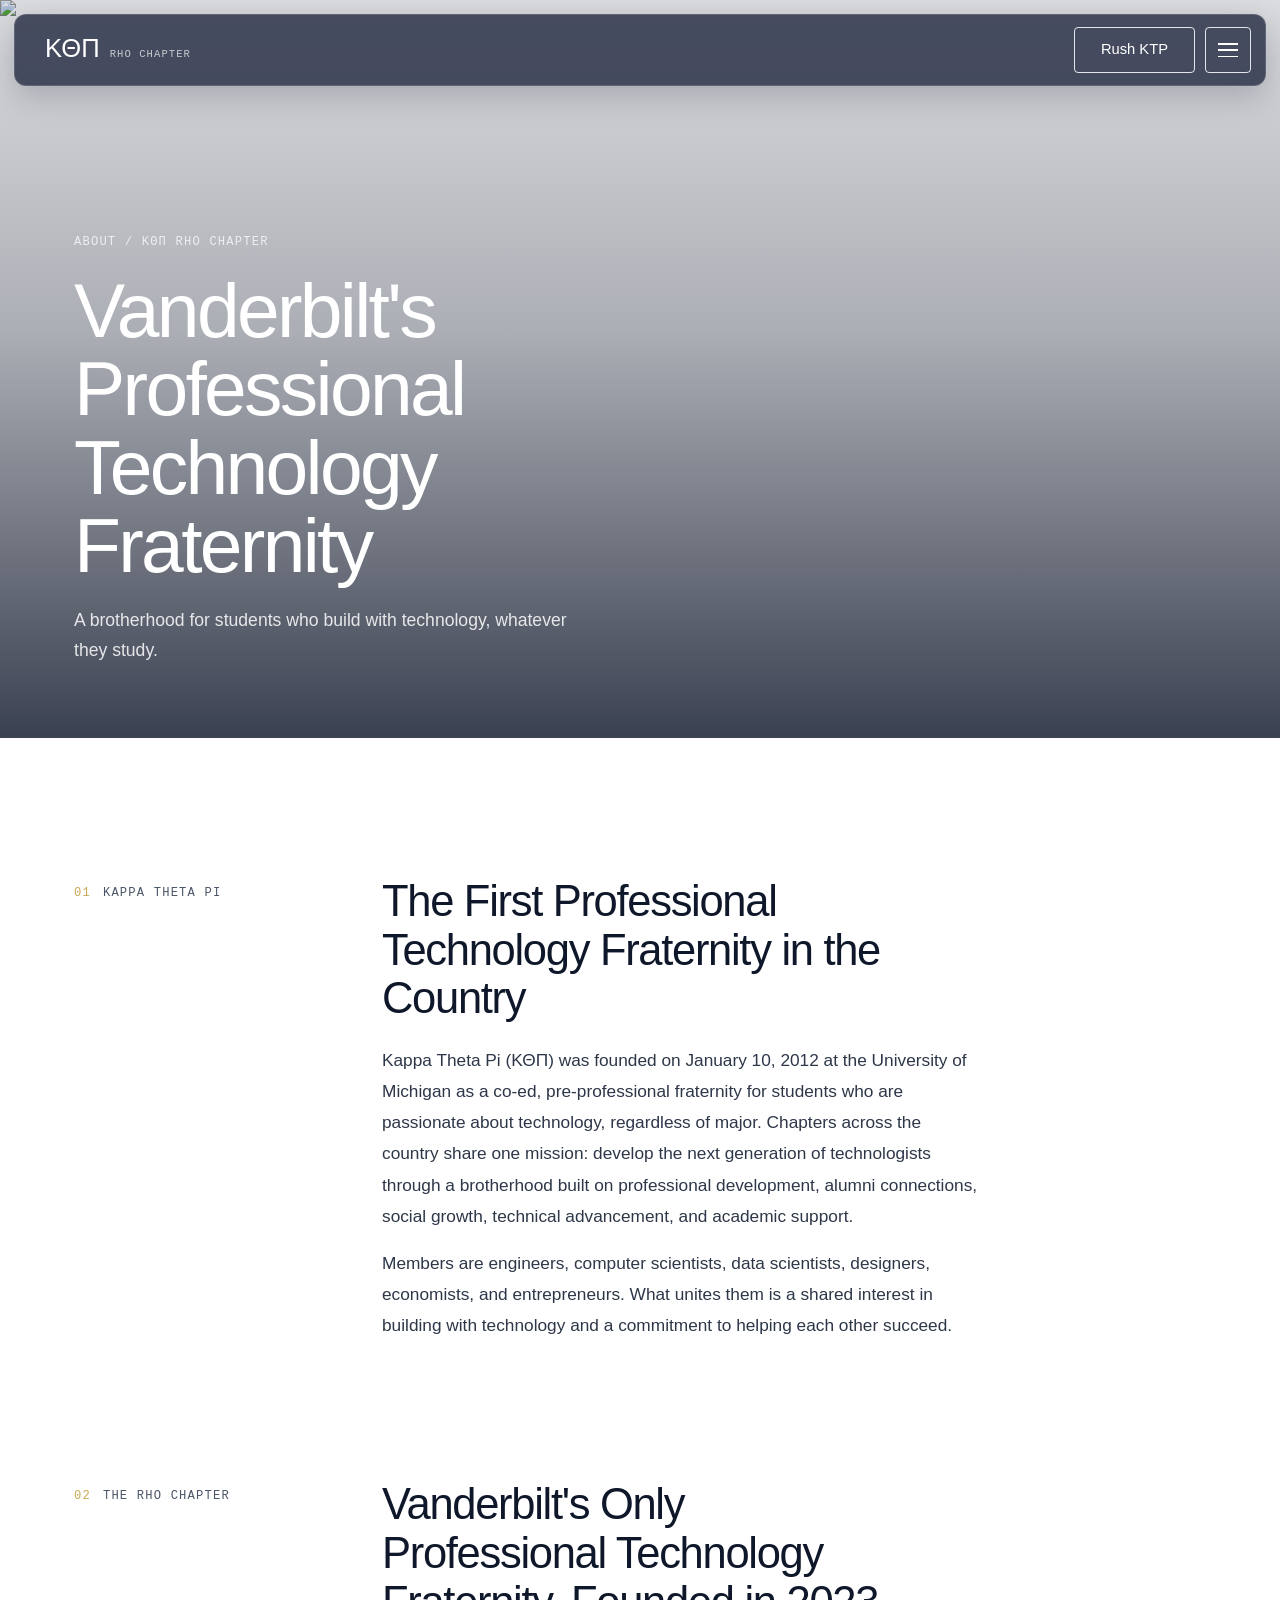
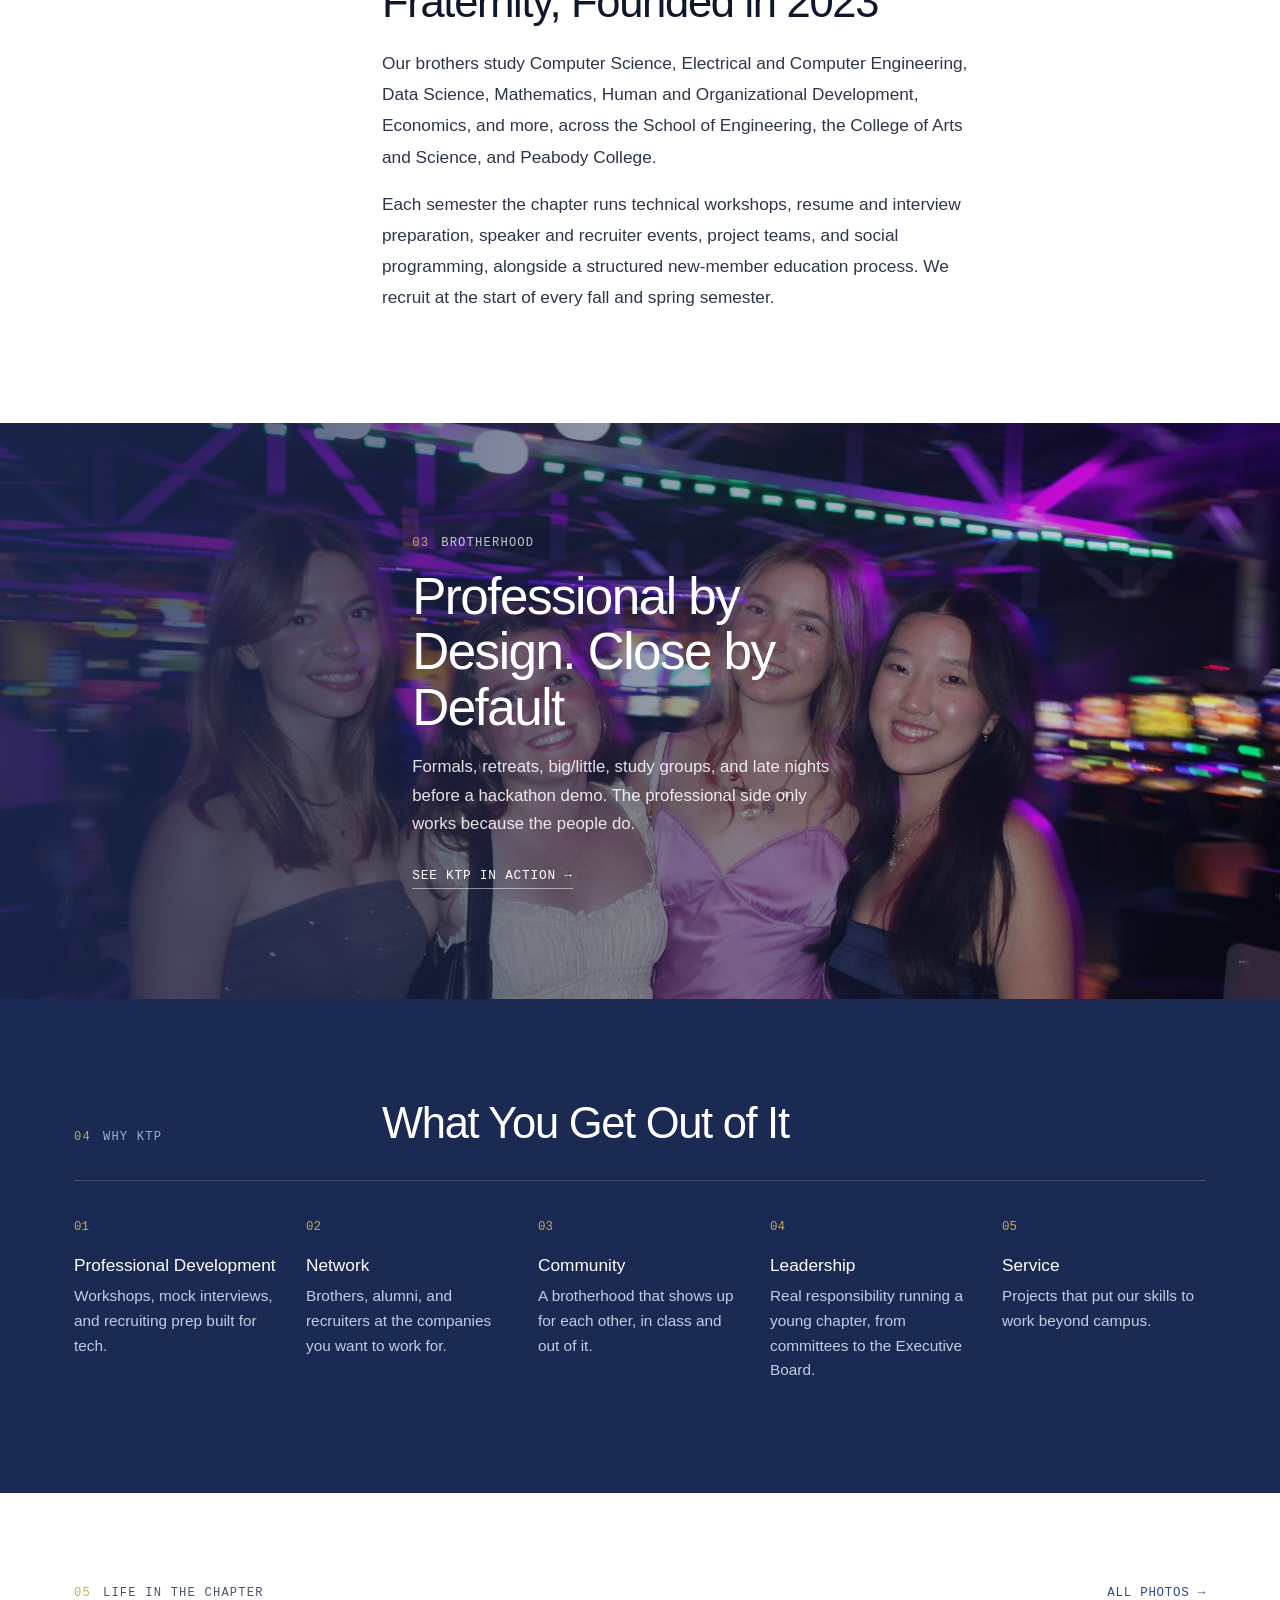
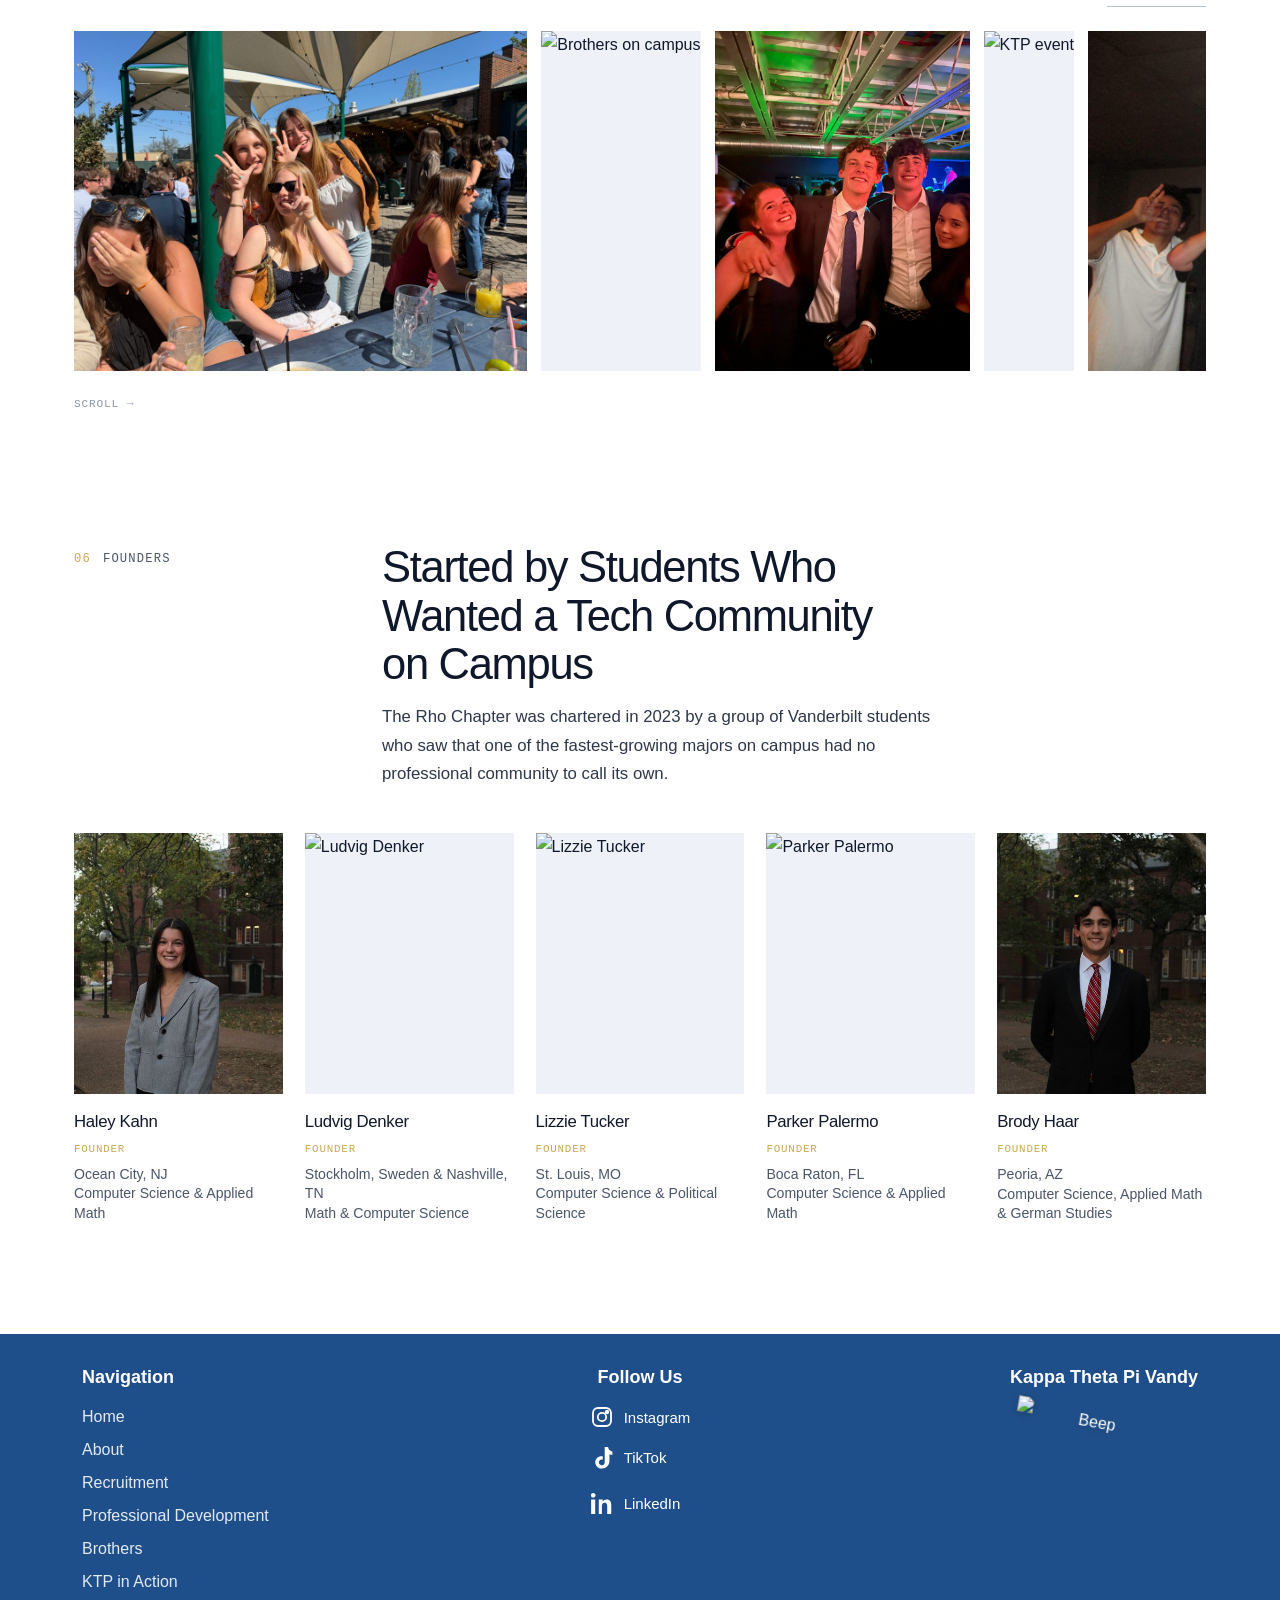
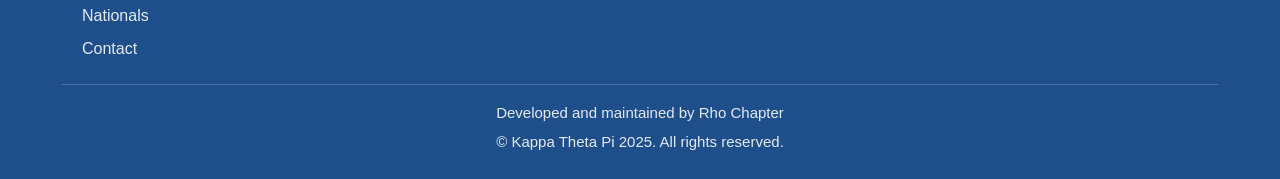
==== about.html @ 95d83629 "Menu in Instrument Sans; real hackathon thumbnail in the menu; three Nov 2025 photos added with the " ====
<!DOCTYPE html>
<html lang="en">
<head>
<meta charset="UTF-8">
<meta http-equiv="Content-Security-Policy" content="default-src 'self'; script-src 'self' 'unsafe-inline' https://cdn.jsdelivr.net https://cdnjs.cloudflare.com; style-src 'self' 'unsafe-inline' https://fonts.googleapis.com https://cdn.jsdelivr.net https://cdnjs.cloudflare.com; font-src 'self' data: https://fonts.gstatic.com https://cdnjs.cloudflare.com; img-src 'self' data: https://tile.openstreetmap.org https://cdnjs.cloudflare.com; connect-src 'self' https://fonts.googleapis.com https://fonts.gstatic.com; object-src 'none'; base-uri 'self'; form-action 'self'">
<meta name="viewport" content="width=device-width, initial-scale=1.0">
<title>About | Kappa Theta Pi Vanderbilt</title>

<!-- Default favicon (root, ICO format for widest support) -->
<link rel="icon" href="/faviconktp.ico" sizes="any">

<!-- PNG favicons for modern browsers and Google Search -->
<link rel="icon" type="image/png" sizes="16x16" href="/images/favicon-16.png">
<link rel="icon" type="image/png" sizes="32x32" href="/images/favicon-32.png">
<link rel="icon" type="image/png" sizes="48x48" href="/images/favicon-48.png">
<link rel="icon" type="image/png" sizes="96x96" href="/images/favicon-96.png">
<link rel="icon" type="image/png" sizes="180x180" href="/images/favicon-180.png"> <!-- iOS high DPI -->

<!-- Windows tiles (optional, for pinned start menu tiles) -->
<meta name="msapplication-TileColor" content="#2a2a2a">
<meta name="theme-color" content="#2a2a2a">

<link rel="manifest" href="/manifest.json">

<!-- Structured Data for About Page -->
<script type="application/ld+json">
{
  "@context": "https://schema.org",
  "@type": "AboutPage",
  "name": "About Kappa Theta Pi - Vanderbilt University",
  "description": "Learn about Kappa Theta Pi at Vanderbilt University - our mission, leadership, and what makes us unique",
  "url": "https://ktpvandy.org/about",
  "mainEntity": {
    "@type": "Organization",
    "name": "Kappa Theta Pi - Vanderbilt University",
    "description": "Kappa Theta Pi is Vanderbilt's premier professional technology fraternity. We foster leadership, celebrate diversity, and attain extraordinary success in computer science and engineering.",
    "foundingDate": "2023",
    "location": {
      "@type": "Place",
      "name": "Vanderbilt University",
      "address": {
        "@type": "PostalAddress",
        "addressLocality": "Nashville",
        "addressRegion": "TN",
        "addressCountry": "US"
      }
    }
  }
}
</script>

<!-- Cache Manager for instant loading -->
<script src="js/cache-manager.js"></script>

<link rel="stylesheet" href="https://fonts.googleapis.com/css2?family=Bricolage+Grotesque:opsz,wght@12..96,400..700&family=Instrument+Sans:wght@400;500;600&family=Inter:wght@400;500;600;700&family=Space+Mono:wght@400;700&display=swap">
<!-- Header Styles - preload to prevent header shift -->
<link rel="stylesheet" type="text/css" href="css/header-styles/header.css">
<link rel="stylesheet" href="css/editorial.css">

<!-- Footer Styles -->
<link rel="stylesheet" type="text/css" href="css/footer-styles/footer.css">

<style>
  :root {
      --primary: #2F4A8A;
      --navy: #1b2a52;
      --navy-2: #243766;
      --gold: #c8a951;
      --ink: #0f172a;
      --muted: #4a5568;
      --line: #e2e8f0;
      --page: #ffffff;
  }

  html { scroll-behavior: smooth; overflow-y: scroll; scrollbar-width: none; -ms-overflow-style: none; }
  html::-webkit-scrollbar { display: none; }
  * { margin: 0; padding: 0; box-sizing: border-box; }
  html body { background: var(--page); }

  html body {
      font-family: "Inter", "Helvetica Neue", Arial, sans-serif;
      font-weight: 400;
      color: var(--ink);
      overflow-x: hidden;
      line-height: 1.7;
      margin: 0;
  }

  .mono {
      font-family: "Space Mono", ui-monospace, Menlo, Consolas, monospace;
      font-size: 0.76rem;
      letter-spacing: 0.096em;
      text-transform: uppercase;
  }

  .wrap { max-width: 1180px; margin: 0 auto; padding: 0 24px; }

  /* ---------- HERO: full-bleed photo ---------- */
  .about-hero {
      position: relative;
      min-height: 82vh;
      display: flex;
      align-items: flex-end;
      color: #ffffff;
      overflow: hidden;
      isolation: isolate;
  }
  .about-hero img {
      position: absolute;
      inset: 0;
      width: 100%;
      height: 100%;
      object-fit: cover;
      object-position: center 30%;
      z-index: -2;
  }
  .about-hero::after {
      content: "";
      position: absolute;
      inset: 0;
      z-index: -1;
      background: linear-gradient(180deg, rgba(15, 23, 42, 0.15) 0%, rgba(15, 23, 42, 0.35) 45%, rgba(15, 23, 42, 0.82) 100%);
  }
  .about-hero .wrap { width: 100%; padding-bottom: 72px; padding-top: 160px; }
  .about-hero .mono { color: rgba(255, 255, 255, 0.75); margin-bottom: 18px; display: block; }
  .about-hero h1 {
      font-size: clamp(2.6rem, 6vw, 5rem);
      font-weight: 500;
      letter-spacing: -0.035em;
      line-height: 1.02;
      max-width: 14ch;
  }
  .about-hero p {
      margin-top: 22px;
      max-width: 52ch;
      font-size: 1.1rem;
      color: rgba(255, 255, 255, 0.85);
  }

  /* ---------- NUMBERED STATEMENTS ---------- */
  .about-block { padding: 110px 0; }
  .about-block + .about-block { padding-top: 0; }
  .about-row {
      display: grid;
      grid-template-columns: 260px 1fr;
      gap: 48px;
      padding-top: 28px;
      border-top: 1px solid var(--line);
  }
  .about-row .mono { color: var(--muted); padding-top: 6px; }
  .about-row .mono b { color: var(--gold); font-weight: 500; margin-right: 12px; }
  .about-row h2 {
      font-size: clamp(1.9rem, 3.4vw, 2.8rem);
      font-weight: 500;
      letter-spacing: -0.03em;
      line-height: 1.12;
      color: var(--ink);
      max-width: 22ch;
      margin-bottom: 22px;
  }
  .about-row p {
      font-size: 1.08rem;
      line-height: 1.8;
      color: #2d3748;
      max-width: 62ch;
      margin-bottom: 1rem;
  }
  .about-row p:last-child { margin-bottom: 0; }

  /* ---------- IMAGE BAND ---------- */
  .about-band {
      position: relative;
      min-height: 64vh;
      display: flex;
      align-items: center;
      color: #ffffff;
      overflow: hidden;
      isolation: isolate;
  }
  .about-band img {
      position: absolute; inset: 0; width: 100%; height: 100%;
      object-fit: cover; object-position: center 35%; z-index: -2;
  }
  .about-band::after {
      content: ""; position: absolute; inset: 0; z-index: -1;
      background: linear-gradient(90deg, rgba(27, 42, 82, 0.85) 0%, rgba(27, 42, 82, 0.45) 55%, rgba(27, 42, 82, 0.15) 100%);
  }
  .about-band .wrap { padding-top: 80px; padding-bottom: 80px; }
  .about-band .mono { color: rgba(255,255,255,0.75); display: block; margin-bottom: 16px; }
  .about-band .mono b { color: var(--gold); font-weight: 500; margin-right: 12px; }
  .about-band h2 {
      font-size: clamp(2rem, 4vw, 3.2rem);
      font-weight: 500;
      letter-spacing: -0.03em;
      line-height: 1.08;
      max-width: 16ch;
  }
  .about-band p { margin-top: 18px; max-width: 46ch; font-size: 1.05rem; color: rgba(255,255,255,0.88); }
  .about-band a.more {
      display: inline-block;
      margin-top: 26px;
      color: #ffffff;
      text-decoration: none;
      border-bottom: 1px solid rgba(255,255,255,0.5);
      padding-bottom: 2px;
      font-family: "Space Mono", ui-monospace, Menlo, Consolas, monospace;
      font-size: 0.8rem;
      letter-spacing: 0.06em;
      text-transform: uppercase;
  }
  .about-band a.more:hover { border-color: #ffffff; }

  /* ---------- WHY KTP (navy) ---------- */
  .why-section { background: var(--navy); color: #e9edf7; padding: 100px 0; }
  .why-head {
      display: grid;
      grid-template-columns: 260px 1fr;
      gap: 48px;
      align-items: end;
      padding-bottom: 32px;
      border-bottom: 1px solid rgba(255,255,255,0.16);
      margin-bottom: 8px;
  }
  .why-head .mono { color: #9fb0da; }
  .why-head .mono b { color: var(--gold); font-weight: 500; margin-right: 12px; }
  .why-head h2 {
      font-size: clamp(1.9rem, 3.4vw, 2.8rem);
      font-weight: 500;
      letter-spacing: -0.03em;
      line-height: 1.12;
      color: #ffffff;
  }
  .why-grid {
      display: grid;
      grid-template-columns: repeat(5, minmax(0, 1fr));
      gap: 0 28px;
  }
  .why-item { padding: 28px 0 10px; }
  .why-n { display: block; font-family: "Space Mono", ui-monospace, Menlo, Consolas, monospace; font-size: 0.78rem; color: var(--gold); margin-bottom: 16px; }
  .why-item h3 { font-size: 1.08rem; font-weight: 500; color: #ffffff; margin-bottom: 8px; line-height: 1.3; }
  .why-item p { font-size: 0.96rem; line-height: 1.6; color: #c3cce4; }

  /* ---------- PHOTO STRIP (horizontal scroll) ---------- */
  .strip-section { padding: 90px 0 60px; }
  .strip-head {
      display: flex;
      justify-content: space-between;
      align-items: baseline;
      gap: 24px;
      margin-bottom: 24px;
  }
  .strip-head .mono { color: var(--muted); }
  .strip-head .mono b { color: var(--gold); font-weight: 500; margin-right: 12px; }
  .strip-head a {
      font-family: "Space Mono", ui-monospace, Menlo, Consolas, monospace;
      font-size: 0.78rem;
      letter-spacing: 0.06em;
      text-transform: uppercase;
      color: var(--primary);
      text-decoration: none;
      border-bottom: 1px solid rgba(47,74,138,0.35);
      padding-bottom: 2px;
  }
  .strip {
      display: flex;
      gap: 14px;
      overflow-x: auto;
      scroll-snap-type: x mandatory;
      padding-bottom: 14px;
      scrollbar-width: thin;
      scrollbar-color: var(--navy) transparent;
      -webkit-overflow-scrolling: touch;
      cursor: grab;
  }
  .strip::-webkit-scrollbar { height: 4px; }
  .strip::-webkit-scrollbar-thumb { background: var(--navy); }
  .strip img {
      flex: 0 0 auto;
      height: 340px;
      width: auto;
      object-fit: cover;
      scroll-snap-align: start;
      display: block;
      background: #eef1f7;
  }
  .strip-hint { margin-top: 10px; font-family: "Space Mono", ui-monospace, Menlo, Consolas, monospace; font-size: 0.7rem; letter-spacing: 0.072em; text-transform: uppercase; color: #8c96ad; }

  /* ---------- FOUNDERS ---------- */
  .founders-section { padding: 40px 0 110px; }
  .founders-head {
      display: grid;
      grid-template-columns: 260px 1fr;
      gap: 48px;
      padding-top: 28px;
      border-top: 1px solid var(--line);
      margin-bottom: 44px;
  }
  .founders-head .mono { color: var(--muted); padding-top: 6px; }
  .founders-head .mono b { color: var(--gold); font-weight: 500; margin-right: 12px; }
  .founders-head h2 {
      font-size: clamp(1.9rem, 3.4vw, 2.8rem);
      font-weight: 500;
      letter-spacing: -0.03em;
      line-height: 1.12;
      max-width: 22ch;
      margin-bottom: 14px;
  }
  .founders-head p { color: #2d3748; font-size: 1.05rem; line-height: 1.7; max-width: 60ch; }

  .founders-grid { display: grid; grid-template-columns: repeat(5, minmax(0, 1fr)); gap: 22px; }
  .founder-card { display: block; text-decoration: none; color: inherit; }
  .founder-photo { aspect-ratio: 4 / 5; position: relative; overflow: hidden; background: #eef1f7; margin-bottom: 14px; }
  .founder-overlay { position: absolute; inset: 0; z-index: 2; display: flex; align-items: center; justify-content: center; background: rgba(47, 74, 138, 0.9); opacity: 0; transition: opacity 0.3s ease; }
  .founder-overlay span { display: flex; align-items: center; gap: 10px; color: #fff; font-weight: 600; padding: 10px 16px; border-radius: 25px; background: rgba(255, 255, 255, 0.2); }
  .founder-photo .founder-overlay img { width: 22px; height: 22px; filter: brightness(0) invert(1); transform: none; }
  @media (hover: hover) and (min-width: 1025px) { .founder-card:hover .founder-overlay { opacity: 1; } }
  @media (max-width: 1024px) { .founder-overlay { display: none; } }
  .founder-photo img { width: 100%; height: 100%; object-fit: cover; display: block; transition: transform 0.5s ease; }
  .founder-card:hover .founder-photo img { transform: scale(1.03); }
  .founder-name { font-size: 1.05rem; font-weight: 500; color: var(--ink); }
  .founder-role { font-family: "Space Mono", ui-monospace, Menlo, Consolas, monospace; font-size: 0.68rem; letter-spacing: 0.072em; text-transform: uppercase; color: var(--gold); margin: 4px 0 6px; }
  .founder-meta { font-size: 0.88rem; color: var(--muted); line-height: 1.4; }

  /* ---------- RESPONSIVE ---------- */
  @media (max-width: 900px) {
      .about-hero { min-height: 70vh; }
      .about-hero .wrap { padding-top: 120px; padding-bottom: 48px; }
      .about-block { padding: 70px 0; }
      .about-row, .why-head, .founders-head { grid-template-columns: 1fr; gap: 16px; }
      .about-band { min-height: 56vh; }
      .about-band::after { background: linear-gradient(180deg, rgba(27,42,82,0.35) 0%, rgba(27,42,82,0.85) 100%); }
      .why-section { padding: 70px 0; }
      .why-grid { grid-template-columns: repeat(2, minmax(0, 1fr)); }
      .why-item { border-bottom: 1px solid rgba(255,255,255,0.12); padding-bottom: 18px; }
      .strip img { height: 240px; }
      .founders-grid { grid-template-columns: repeat(2, minmax(0, 1fr)); }
  }
  @media (max-width: 480px) {
      .why-grid { grid-template-columns: 1fr; }
      .founders-grid { grid-template-columns: 1fr 1fr; gap: 14px; }
  }
</style>


<meta name="description" content="Learn about Kappa Theta Pi at Vanderbilt, a professional technology fraternity supporting students in computer science, engineering, and innovation at the Wond’ry.">
<link rel="canonical" href="https://ktpvandy.org/about">
<meta name="keywords" content="Kappa Theta Pi Vanderbilt, Vanderbilt computer science, Vanderbilt School of Engineering, Vanderbilt School of Engineering reviews, Vanderbilt technology, Vanderbilt Wond'ry, the Wond'ry, Vanderbilt engineering majors, Vanderbilt mechanical engineering, Vanderbilt aerospace engineering, Vanderbilt electrical engineering">

</head>


<body>

<main>
  <!-- HERO -->
  <section class="about-hero">
      <img src="images-compressed/home3.jpeg" alt="KTP brothers on campus" fetchpriority="high">
      <div class="wrap">
          <span class="mono">About / ΚΘΠ Rho Chapter</span>
          <h1>Vanderbilt's Professional Technology Fraternity</h1>
          <p>A brotherhood for students who build with technology, whatever they study.</p>
      </div>
  </section>

  <!-- 01 / KAPPA THETA PI -->
  <section class="about-block">
      <div class="wrap">
          <div class="about-row">
              <div class="mono"><b>01</b>Kappa Theta Pi</div>
              <div>
                  <h2>The First Professional Technology Fraternity in the Country</h2>
                  <p>Kappa Theta Pi (ΚΘΠ) was founded on January 10, 2012 at the University of Michigan as a co-ed, pre-professional fraternity for students who are passionate about technology, regardless of major. Chapters across the country share one mission: develop the next generation of technologists through a brotherhood built on professional development, alumni connections, social growth, technical advancement, and academic support.</p>
                  <p>Members are engineers, computer scientists, data scientists, designers, economists, and entrepreneurs. What unites them is a shared interest in building with technology and a commitment to helping each other succeed.</p>
              </div>
          </div>
      </div>
  </section>

  <!-- 02 / THE RHO CHAPTER -->
  <section class="about-block">
      <div class="wrap">
          <div class="about-row">
              <div class="mono"><b>02</b>The Rho Chapter</div>
              <div>
                  <h2>Vanderbilt's Only Professional Technology Fraternity, Founded in 2023</h2>
                  <p>Our brothers study Computer Science, Electrical and Computer Engineering, Data Science, Mathematics, Human and Organizational Development, Economics, and more, across the School of Engineering, the College of Arts and Science, and Peabody College.</p>
                  <p>Each semester the chapter runs technical workshops, resume and interview preparation, speaker and recruiter events, project teams, and social programming, alongside a structured new-member education process. We recruit at the start of every fall and spring semester.</p>
              </div>
          </div>
      </div>
  </section>

  <!-- 03 / BROTHERHOOD image band -->
  <section class="about-band">
      <img src="images/in_action_imgs/20260410_125102_BD98F2.jpeg" alt="KTP brothers at spring formal" style="object-position: center 30%;">
      <div class="wrap">
          <span class="mono"><b>03</b>Brotherhood</span>
          <h2>Professional by Design. Close by Default</h2>
          <p>Formals, retreats, big/little, study groups, and late nights before a hackathon demo. The professional side only works because the people do.</p>
          <a class="more" href="/ktp-in-action">See KTP in action <span aria-hidden="true">&rarr;</span></a>
      </div>
  </section>

  <!-- 04 / WHY KTP (navy) -->
  <section class="why-section">
      <div class="wrap">
          <div class="why-head">
              <div class="mono"><b>04</b>Why KTP</div>
              <h2>What You Get Out of It</h2>
          </div>
          <div class="why-grid">
              <div class="why-item"><span class="why-n">01</span><h3>Professional Development</h3><p>Workshops, mock interviews, and recruiting prep built for tech.</p></div>
              <div class="why-item"><span class="why-n">02</span><h3>Network</h3><p>Brothers, alumni, and recruiters at the companies you want to work for.</p></div>
              <div class="why-item"><span class="why-n">03</span><h3>Community</h3><p>A brotherhood that shows up for each other, in class and out of it.</p></div>
              <div class="why-item"><span class="why-n">04</span><h3>Leadership</h3><p>Real responsibility running a young chapter, from committees to the Executive Board.</p></div>
              <div class="why-item"><span class="why-n">05</span><h3>Service</h3><p>Projects that put our skills to work beyond campus.</p></div>
          </div>
      </div>
  </section>

  <!-- 05 / PHOTO STRIP (scrolls horizontally) -->
  <section class="strip-section">
      <div class="wrap">
          <div class="strip-head">
              <div class="mono"><b>05</b>Life in the chapter</div>
              <a href="/ktp-in-action">All photos <span aria-hidden="true">&rarr;</span></a>
          </div>
      </div>
      <div class="wrap">
          <div class="strip" aria-label="Photos of KTP brothers">
              <img src="images/in_action_imgs/20260329_150041_BC8F52.jpeg" alt="Brothers at a spring social" loading="lazy">
              <img src="images-compressed/home1.jpeg" alt="Brothers on campus" loading="lazy">
              <img src="images/in_action_imgs/20260403_192654_B14B1B.jpeg" alt="Brothers at an event" loading="lazy">
              <img src="images-compressed/ktp6.jpg" alt="KTP event" loading="lazy">
              <img src="images/in_action_imgs/20260402_000726_B4C8EB.jpeg" alt="Brothers hanging out" loading="lazy">
              <img src="images/in_action_imgs/20250403_205628_B47813.jpg" alt="KTP event" loading="lazy">
              <img src="images/in_action_imgs/20260418_210735_B0D1E4.jpeg" alt="Brothers at an event" loading="lazy">
              <img src="images-compressed/ktp8.jpg" alt="KTP event" loading="lazy">
              <img src="images/in_action_imgs/20241118_142052_B5668F.jpg" alt="KTP event" loading="lazy">
              <img src="images-compressed/ktp9.jpg" alt="KTP event" loading="lazy">
          </div>
          <div class="strip-hint">Scroll &rarr;</div>
      </div>
  </section>

  <!-- 06 / FOUNDERS -->
  <section class="founders-section">
      <div class="wrap">
          <div class="founders-head">
              <div class="mono"><b>06</b>Founders</div>
              <div>
                  <h2>Started by Students Who Wanted a Tech Community on Campus</h2>
                  <p>The Rho Chapter was chartered in 2023 by a group of Vanderbilt students who saw that one of the fastest-growing majors on campus had no professional community to call its own.</p>
              </div>
          </div>
          <div class="founders-grid">
              <a class="founder-card" href="https://www.linkedin.com/in/haley-kahn/" target="_blank" rel="noopener noreferrer">
                  <div class="founder-photo"><img src="assets/founders-images-compressed/HaleyHS.JPG" alt="Haley Kahn" loading="lazy"><div class="founder-overlay"><span><img src="assets/brother-images-compressed/linkedin.png" alt="">View Profile</span></div></div>
                  <div class="founder-name">Haley Kahn</div>
                  <div class="founder-role">Founder</div>
                  <div class="founder-meta">Ocean City, NJ<br>Computer Science &amp; Applied Math</div>
              </a>
              <a class="founder-card" href="https://www.linkedin.com/in/ludvig-denker/" target="_blank" rel="noopener noreferrer">
                  <div class="founder-photo"><img src="assets/founders-images-compressed/LudvigDenkerHS.jpeg" alt="Ludvig Denker" loading="lazy"><div class="founder-overlay"><span><img src="assets/brother-images-compressed/linkedin.png" alt="">View Profile</span></div></div>
                  <div class="founder-name">Ludvig Denker</div>
                  <div class="founder-role">Founder</div>
                  <div class="founder-meta">Stockholm, Sweden &amp; Nashville, TN<br>Math &amp; Computer Science</div>
              </a>
              <a class="founder-card" href="https://www.linkedin.com/in/elizabethtuckerr/" target="_blank" rel="noopener noreferrer">
                  <div class="founder-photo"><img src="assets/founders-images-compressed/LizzieHS.jpg" alt="Lizzie Tucker" loading="lazy"><div class="founder-overlay"><span><img src="assets/brother-images-compressed/linkedin.png" alt="">View Profile</span></div></div>
                  <div class="founder-name">Lizzie Tucker</div>
                  <div class="founder-role">Founder</div>
                  <div class="founder-meta">St. Louis, MO<br>Computer Science &amp; Political Science</div>
              </a>
              <a class="founder-card" href="https://www.linkedin.com/in/parker-palermo/" target="_blank" rel="noopener noreferrer">
                  <div class="founder-photo"><img src="assets/founders-images-compressed/ParkerHS.jpg" alt="Parker Palermo" loading="lazy"><div class="founder-overlay"><span><img src="assets/brother-images-compressed/linkedin.png" alt="">View Profile</span></div></div>
                  <div class="founder-name">Parker Palermo</div>
                  <div class="founder-role">Founder</div>
                  <div class="founder-meta">Boca Raton, FL<br>Computer Science &amp; Applied Math</div>
              </a>
              <a class="founder-card" href="https://www.linkedin.com/in/brodyjghaar/" target="_blank" rel="noopener noreferrer">
                  <div class="founder-photo"><img src="assets/founders-images-compressed/BrodyHaarHS.JPG" alt="Brody Haar" loading="lazy"><div class="founder-overlay"><span><img src="assets/brother-images-compressed/linkedin.png" alt="">View Profile</span></div></div>
                  <div class="founder-name">Brody Haar</div>
                  <div class="founder-role">Founder</div>
                  <div class="founder-meta">Peoria, AZ<br>Computer Science, Applied Math &amp; German Studies</div>
              </a>
          </div>
      </div>
  </section>
</main>

<!-- Header Component -->
<script src="js/header.js"></script>
    
<!-- Footer Component -->
<script src="js/footer.js"></script>
  </body>
</html>
---- css/header-styles/header.css ----
/* SITE CHROME: floating top bar + full-screen menu. Injected by js/header.js on every page. */

:root {
  --primary: #2F4A8A;
  --white: #ffffff;
  --black: #000000;
  --gray: #f4f4f4;
  --bar-h: 72px;
  --bar-inset: 14px;
  --menu-bg: #0b1224;
  --menu-line: rgba(255, 255, 255, 0.14);
  --menu-muted: rgba(255, 255, 255, 0.62);
}

html { overflow-y: scroll; scrollbar-width: none; -ms-overflow-style: none; }
html::-webkit-scrollbar { display: none; }
body { overflow-x: hidden; }

/* ---------- Bar ---------- */
.site-bar {
  position: fixed;
  top: var(--bar-inset); left: var(--bar-inset); right: var(--bar-inset);
  z-index: 6000;
  height: var(--bar-h);
  display: flex;
  align-items: center;
  justify-content: space-between;
  gap: 24px;
  padding: 0 14px 0 30px;
  background: rgba(14, 22, 46, 0.72);
  -webkit-backdrop-filter: saturate(160%) blur(28px);
  backdrop-filter: saturate(160%) blur(28px);
  border: 1px solid rgba(255, 255, 255, 0.14);
  border-radius: 12px;
  box-shadow: 0 10px 32px rgba(15, 23, 42, 0.22);
  color: #ffffff;
  transition: background 0.3s ease;
}
.site-bar.is-scrolled { background: rgba(14, 22, 46, 0.82); }

.site-logo {
  display: flex;
  align-items: baseline;
  gap: 10px;
  text-decoration: none !important;
  color: #ffffff;
  flex: 0 0 auto;
}
.site-letters { font-size: 1.6rem; line-height: 1; font-weight: 400; color: #ffffff; }
.site-chapter {
  font-family: "Space Mono", ui-monospace, Menlo, Consolas, monospace;
  font-size: 0.66rem;
  letter-spacing: 0.1em;
  text-transform: uppercase;
  color: rgba(255, 255, 255, 0.7);
}

.site-bar-right { display: flex; align-items: stretch; gap: 10px; height: 46px; }
.site-cta {
  display: inline-flex;
  align-items: center;
  padding: 0 26px;
  border: 1px solid rgba(255, 255, 255, 0.85);
  border-radius: 4px;
  background: transparent;
  color: #ffffff;
  font-size: 0.92rem;
  font-weight: 500;
  text-decoration: none !important;
  transition: background 0.2s ease, color 0.2s ease;
}
.site-cta:hover { background: #ffffff; color: #1b2a52; }

.site-menu-btn {
  width: 46px;
  border: 1px solid rgba(255, 255, 255, 0.85);
  border-radius: 4px;
  background: transparent;
  padding: 0;
  cursor: pointer;
  display: inline-flex; align-items: center; justify-content: center;
  transition: background 0.2s ease;
}
.site-menu-btn:hover { background: rgba(255, 255, 255, 0.1); }
.site-menu-icon { position: relative; width: 20px; height: 14px; display: block; }
.site-menu-icon span {
  position: absolute; left: 0; right: 0;
  height: 1.5px; background: #ffffff;
  transition: transform 0.25s ease, opacity 0.2s ease, top 0.25s ease;
}
.site-menu-icon span:nth-child(1) { top: 0; }
.site-menu-icon span:nth-child(2) { top: 6.25px; }
.site-menu-icon span:nth-child(3) { top: 12.5px; }
.menu-open .site-menu-icon span:nth-child(1) { top: 6.25px; transform: rotate(45deg); }
.menu-open .site-menu-icon span:nth-child(2) { opacity: 0; }
.menu-open .site-menu-icon span:nth-child(3) { top: 6.25px; transform: rotate(-45deg); }
.menu-open .site-bar { background: var(--menu-bg); border-color: var(--menu-line); box-shadow: none; }

/* ---------- Full-screen menu ---------- */
.site-menu {
  font-family: "Instrument Sans", "Inter", "Helvetica Neue", Arial, sans-serif;
  position: fixed;
  inset: 0;
  z-index: 5500;
  background: var(--menu-bg);
  color: #ffffff;
  opacity: 0;
  visibility: hidden;
  transform: translateY(-12px);
  transition: opacity 0.28s ease, transform 0.28s ease, visibility 0s linear 0.28s;
  overflow-y: auto;
  -webkit-overflow-scrolling: touch;
}
.menu-open .site-menu {
  opacity: 1;
  visibility: visible;
  transform: translateY(0);
  transition: opacity 0.28s ease, transform 0.28s ease, visibility 0s;
}
.menu-open body { position: fixed; left: 0; right: 0; width: 100%; }

.site-menu-inner {
  display: grid;
  grid-template-columns: 1.15fr 1fr 1fr;
  gap: 0 44px;
  padding: calc(var(--bar-h) + var(--bar-inset) + 40px) 32px 48px;
  min-height: 100%;
  max-width: 1880px;
  margin: 0 auto;
}
.menu-col { display: flex; flex-direction: column; min-width: 0; }
.menu-head {
  display: flex;
  justify-content: space-between;
  align-items: baseline;
  gap: 16px;
  padding: 18px 0 14px;
  border-top: 1px solid var(--menu-line);
  font-family: "Space Mono", ui-monospace, Menlo, Consolas, monospace;
  font-size: 0.7rem;
  letter-spacing: 0.1em;
  text-transform: uppercase;
  color: var(--menu-muted);
  margin-bottom: 26px;
}
.menu-head a { color: #ffffff; text-decoration: underline; text-underline-offset: 4px; text-decoration-thickness: 1px; white-space: nowrap; }
.menu-head a:hover { color: #c8a951; }

/* Navigation column */
.menu-nav, .menu-subs { list-style: none; margin: 0; padding: 0; }
.menu-nav > li { margin-bottom: 14px; }
.menu-nav a { color: #ffffff; text-decoration: none; display: inline-block; transition: color 0.2s ease, transform 0.2s ease; }
.menu-nav a.menu-top {
  font-family: "Instrument Sans", "Inter", "Helvetica Neue", Arial, sans-serif;
  font-size: clamp(1.8rem, 2.8vw, 2.7rem);
  font-weight: 500;
  letter-spacing: -0.02em;
  line-height: 1.1;
}
.menu-nav a.menu-top.is-current { color: #c8a951; }
.menu-nav a:hover { color: #c8a951; }
.menu-subs { margin: 8px 0 6px; }
.menu-subs li { margin: 6px 0; }
.menu-sub {
  font-family: "Instrument Sans", "Inter", "Helvetica Neue", Arial, sans-serif;
  font-size: clamp(1.15rem, 1.6vw, 1.55rem);
  font-weight: 400;
  color: rgba(255, 255, 255, 0.86) !important;
}
.menu-arrow { display: inline-block; margin-right: 12px; color: var(--menu-muted); font-weight: 400; }
.menu-sub:hover .menu-arrow, .menu-link:hover .menu-arrow { color: #c8a951; }

/* Photos column */
.menu-photos { display: grid; grid-template-columns: 1fr 1fr; gap: 28px; }
.menu-photo { display: flex; flex-direction: column; text-decoration: none !important; color: #ffffff; min-width: 0; }
.menu-photo img { width: 100%; aspect-ratio: 4 / 3; object-fit: cover; display: block; margin-bottom: 14px; filter: saturate(0.95); transition: filter 0.3s ease; }
.menu-photo:hover img { filter: saturate(1.1) brightness(1.05); }
.menu-photo-label {
  font-family: "Space Mono", ui-monospace, Menlo, Consolas, monospace;
  font-size: 0.66rem; letter-spacing: 0.08em; text-transform: uppercase;
  color: var(--menu-muted); margin-bottom: 12px;
}
.menu-photo-title { font-size: 1.15rem; font-weight: 500; line-height: 1.35; margin-bottom: 14px; }

/* Recruitment column */
.menu-blurb { font-size: 1.12rem; line-height: 1.6; color: rgba(255, 255, 255, 0.9); max-width: 42ch; margin: 0 0 26px; }
.menu-link {
  display: inline-block;
  color: #ffffff;
  text-decoration: none;
  border-bottom: 1px solid rgba(255, 255, 255, 0.55);
  padding-bottom: 2px;
  margin-bottom: 14px;
  align-self: flex-start;
  transition: border-color 0.2s ease, color 0.2s ease;
}
.menu-link:hover { color: #c8a951; border-color: #c8a951; }
.menu-link--lg { font-size: 1.15rem; }
.menu-foot {
  margin-top: auto;
  padding-top: 22px;
  border-top: 1px solid var(--menu-line);
  display: flex; flex-direction: column; gap: 14px;
}
.menu-foot > a { color: #ffffff; text-decoration: none; font-size: 1.05rem; }
.menu-foot > a:hover { color: #c8a951; }
.menu-social { display: flex; flex-wrap: wrap; gap: 8px 22px; }
.menu-social a {
  font-family: "Space Mono", ui-monospace, Menlo, Consolas, monospace;
  font-size: 0.7rem; letter-spacing: 0.08em; text-transform: uppercase;
  color: var(--menu-muted); text-decoration: none;
}
.menu-social a:hover { color: #ffffff; }

/* ---------- Responsive ---------- */
@media (max-width: 1100px) {
  .site-menu-inner { grid-template-columns: 1.1fr 1fr; }
  .menu-col--rush { grid-column: 1 / -1; padding-top: 24px; }
  .menu-foot { margin-top: 32px; }
}
@media (max-width: 760px) {
  :root { --bar-h: 60px; --bar-inset: 10px; }
  .site-bar { padding: 0 10px 0 18px; }
  .site-bar-right { height: 40px; }
  .site-cta { padding: 0 16px; font-size: 0.86rem; }
  .site-menu-btn { width: 40px; }
  .site-menu-inner { grid-template-columns: 1fr; gap: 0; padding: calc(var(--bar-h) + var(--bar-inset) + 24px) 20px 40px; }
  .menu-col--photos, .menu-col--rush { padding-top: 24px; }
  .menu-photos { grid-template-columns: 1fr 1fr; gap: 16px; }
  .menu-nav a.menu-top { font-size: 1.7rem; }
  .menu-sub { font-size: 1.05rem; }
}
---- css/editorial.css ----
/* ------------------------------------------------------------------
   KTP editorial design tokens — shared by every page.
   Light headlines, monospace kickers, hairlines, text links.
   Palette: KTP blue #2F4A8A, navy #1b2a52, gold #c8a951.
   ------------------------------------------------------------------ */
:root {
  --ed-primary: #2F4A8A;
  --ed-navy: #1b2a52;
  --ed-navy-2: #243766;
  --ed-gold: #c8a951;
  --ed-ink: #0f172a;
  --ed-muted: #4a5568;
  --ed-faint: #8c96ad;
  --ed-line: #e2e8f0;
  --ed-page: #f3f6fc;
  --ed-sans: "Inter", "Helvetica Neue", Arial, sans-serif;
  --ed-display: "Bricolage Grotesque", "Inter", "Helvetica Neue", Arial, sans-serif;
  --ed-mono: "Space Mono", ui-monospace, Menlo, Consolas, monospace;
}

/* Base type. html+body outranks the Bootstrap body rule that header.js injects later. */
html body { font-family: var(--ed-sans); font-weight: 400; -webkit-font-smoothing: antialiased; }
/* Three voices: display for headlines, Inter for reading, mono for labels. */
h1, h2, .ed-h1, .ed-h2, .case-title, .cases-title, .res-title, .home-pointers h3, .founder-name, .nat-stat-num {
  font-family: var(--ed-display); font-optical-sizing: auto; font-weight: 500; letter-spacing: -0.02em;
}
button, input, select, textarea { font-family: inherit; }

/* Layout */
.ed-wrap { max-width: 1180px; margin: 0 auto; padding: 0 24px; }

/* Monospace kicker: <div class="ed-kicker"><b>01</b>Label</div> */
.ed-kicker {
  font-family: var(--ed-mono);
  font-size: 0.76rem;
  letter-spacing: 0.096em;
  text-transform: uppercase;
  color: var(--ed-muted);
}
.ed-kicker b { color: var(--ed-gold); font-weight: 500; margin-right: 12px; }
.ed-on-dark .ed-kicker { color: #9fb0da; }

/* Headlines */
.ed-h1 {
  font-size: clamp(2.8rem, 6.4vw, 5.4rem);
  font-weight: 500;
  letter-spacing: -0.025em;
  line-height: 1.02;
  color: var(--ed-ink);
}
.ed-h2 {
  font-size: clamp(1.9rem, 3.4vw, 2.8rem);
  font-weight: 500;
  letter-spacing: -0.03em;
  line-height: 1.12;
  color: var(--ed-ink);
}
.ed-on-dark .ed-h1, .ed-on-dark .ed-h2 { color: #ffffff; }
.ed-lede { font-size: 1.08rem; line-height: 1.8; color: #2d3748; max-width: 62ch; }
.ed-on-dark .ed-lede { color: #c3cce4; }

/* Full-bleed photo hero / band */
.ed-hero, .ed-band {
  position: relative;
  display: flex;
  color: #ffffff;
  overflow: hidden;
  isolation: isolate;
}
.ed-hero { min-height: 82vh; align-items: flex-end; }
.ed-band { min-height: 64vh; align-items: center; }
.ed-hero > img, .ed-band > img {
  position: absolute; inset: 0; width: 100%; height: 100%;
  object-fit: cover; z-index: -2;
}
.ed-hero::after {
  content: ""; position: absolute; inset: 0; z-index: -1;
  background: linear-gradient(180deg, rgba(15,23,42,0.15) 0%, rgba(15,23,42,0.35) 45%, rgba(15,23,42,0.82) 100%);
}
.ed-band::after {
  content: ""; position: absolute; inset: 0; z-index: -1;
  background: linear-gradient(90deg, rgba(27,42,82,0.85) 0%, rgba(27,42,82,0.45) 55%, rgba(27,42,82,0.15) 100%);
}
.ed-band.ed-band--right::after {
  background: linear-gradient(270deg, rgba(27,42,82,0.85) 0%, rgba(27,42,82,0.45) 55%, rgba(27,42,82,0.15) 100%);
}
.ed-hero .ed-wrap { width: 100%; padding-top: 160px; padding-bottom: 72px; }
.ed-band .ed-wrap { width: 100%; padding-top: 80px; padding-bottom: 80px; }
.ed-band--right .ed-wrap { display: flex; justify-content: flex-end; }
.ed-band--right .ed-wrap > div { text-align: right; }
.ed-band--right .ed-wrap > div .ed-kicker { display: block; }
.ed-hero .ed-kicker, .ed-band .ed-kicker { color: rgba(255,255,255,0.75); display: block; margin-bottom: 18px; }
.ed-hero .ed-h1, .ed-hero .ed-h2, .ed-band .ed-h2 { color: #ffffff; max-width: 16ch; }
.ed-hero .ed-h1 { max-width: 14ch; }
.ed-hero p, .ed-band p { margin-top: 20px; max-width: 48ch; font-size: 1.08rem; color: rgba(255,255,255,0.86); }
.ed-band--right .ed-wrap > div p { margin-left: auto; }

/* Short page header (no photo): kicker + headline on tinted ground */
.ed-head {
  padding: 150px 0 48px;
  border-bottom: 1px solid var(--ed-line);
}
.ed-head .ed-kicker { margin-bottom: 16px; }
.ed-head p { margin-top: 18px; max-width: 52ch; font-size: 1.08rem; line-height: 1.7; color: #2d3748; }

/* Numbered row: label column + content */
.ed-row {
  display: grid;
  grid-template-columns: 260px 1fr;
  gap: 48px;
  padding-top: 28px;
  border-top: 1px solid var(--ed-line);
}
.ed-row .ed-kicker { padding-top: 6px; }
.ed-on-dark .ed-row { border-top-color: rgba(255,255,255,0.16); }

/* Text link with arrow */
.ed-link {
  display: inline-block;
  font-family: var(--ed-mono);
  font-size: 0.8rem;
  letter-spacing: 0.06em;
  text-transform: uppercase;
  color: var(--ed-primary);
  text-decoration: none !important;
  border-bottom: 1px solid rgba(47,74,138,0.35);
  padding-bottom: 3px;
  transition: border-color 0.2s ease;
}
.ed-link:hover { border-color: var(--ed-primary); color: var(--ed-primary); }
.ed-hero .ed-link, .ed-band .ed-link, .ed-on-dark .ed-link {
  color: #ffffff; border-color: rgba(255,255,255,0.5);
}
.ed-hero .ed-link:hover, .ed-band .ed-link:hover, .ed-on-dark .ed-link:hover { border-color: #ffffff; color: #ffffff; }

/* Buttons: square, quiet */
.ed-btn {
  display: inline-block;
  padding: 13px 26px;
  font-weight: 600;
  font-size: 0.95rem;
  letter-spacing: 0.02em;
  text-decoration: none !important;
  border: 1px solid var(--ed-primary);
  background: var(--ed-primary);
  color: #ffffff;
  transition: background 0.2s ease, color 0.2s ease;
}
.ed-btn:hover { background: transparent; color: var(--ed-primary); }
.ed-btn--ghost { background: transparent; color: var(--ed-primary); }
.ed-btn--ghost:hover { background: var(--ed-primary); color: #ffffff; }
.ed-hero .ed-btn, .ed-band .ed-btn, .ed-on-dark .ed-btn { background: #ffffff; border-color: #ffffff; color: var(--ed-navy); }
.ed-hero .ed-btn:hover, .ed-band .ed-btn:hover, .ed-on-dark .ed-btn:hover { background: transparent; color: #ffffff; }
.ed-on-dark .ed-btn--ghost { background: transparent; color: #ffffff; }
.ed-on-dark .ed-btn--ghost:hover { background: #ffffff; color: var(--ed-navy); }
.ed-actions { display: flex; gap: 14px; flex-wrap: wrap; align-items: center; margin-top: 28px; }

/* Dark section */
.ed-on-dark { background: var(--ed-navy); color: #e9edf7; }

/* Hairline */
.ed-hr { border: 0; border-top: 1px solid var(--ed-line); margin: 0; }
.ed-on-dark .ed-hr { border-top-color: rgba(255,255,255,0.16); }

@media (max-width: 900px) {
  .ed-hero { min-height: 70vh; }
  .ed-hero .ed-wrap { padding-top: 120px; padding-bottom: 48px; }
  .ed-band { min-height: 56vh; }
  .ed-band::after, .ed-band.ed-band--right::after {
    background: linear-gradient(180deg, rgba(27,42,82,0.35) 0%, rgba(27,42,82,0.85) 100%);
  }
  .ed-band--right .ed-wrap { justify-content: flex-start; }
  .ed-band--right .ed-wrap > div { text-align: left; }
  .ed-band--right .ed-wrap > div p { margin-left: 0; }
  .ed-row { grid-template-columns: 1fr; gap: 16px; }
  .ed-head { padding-top: 120px; }
}
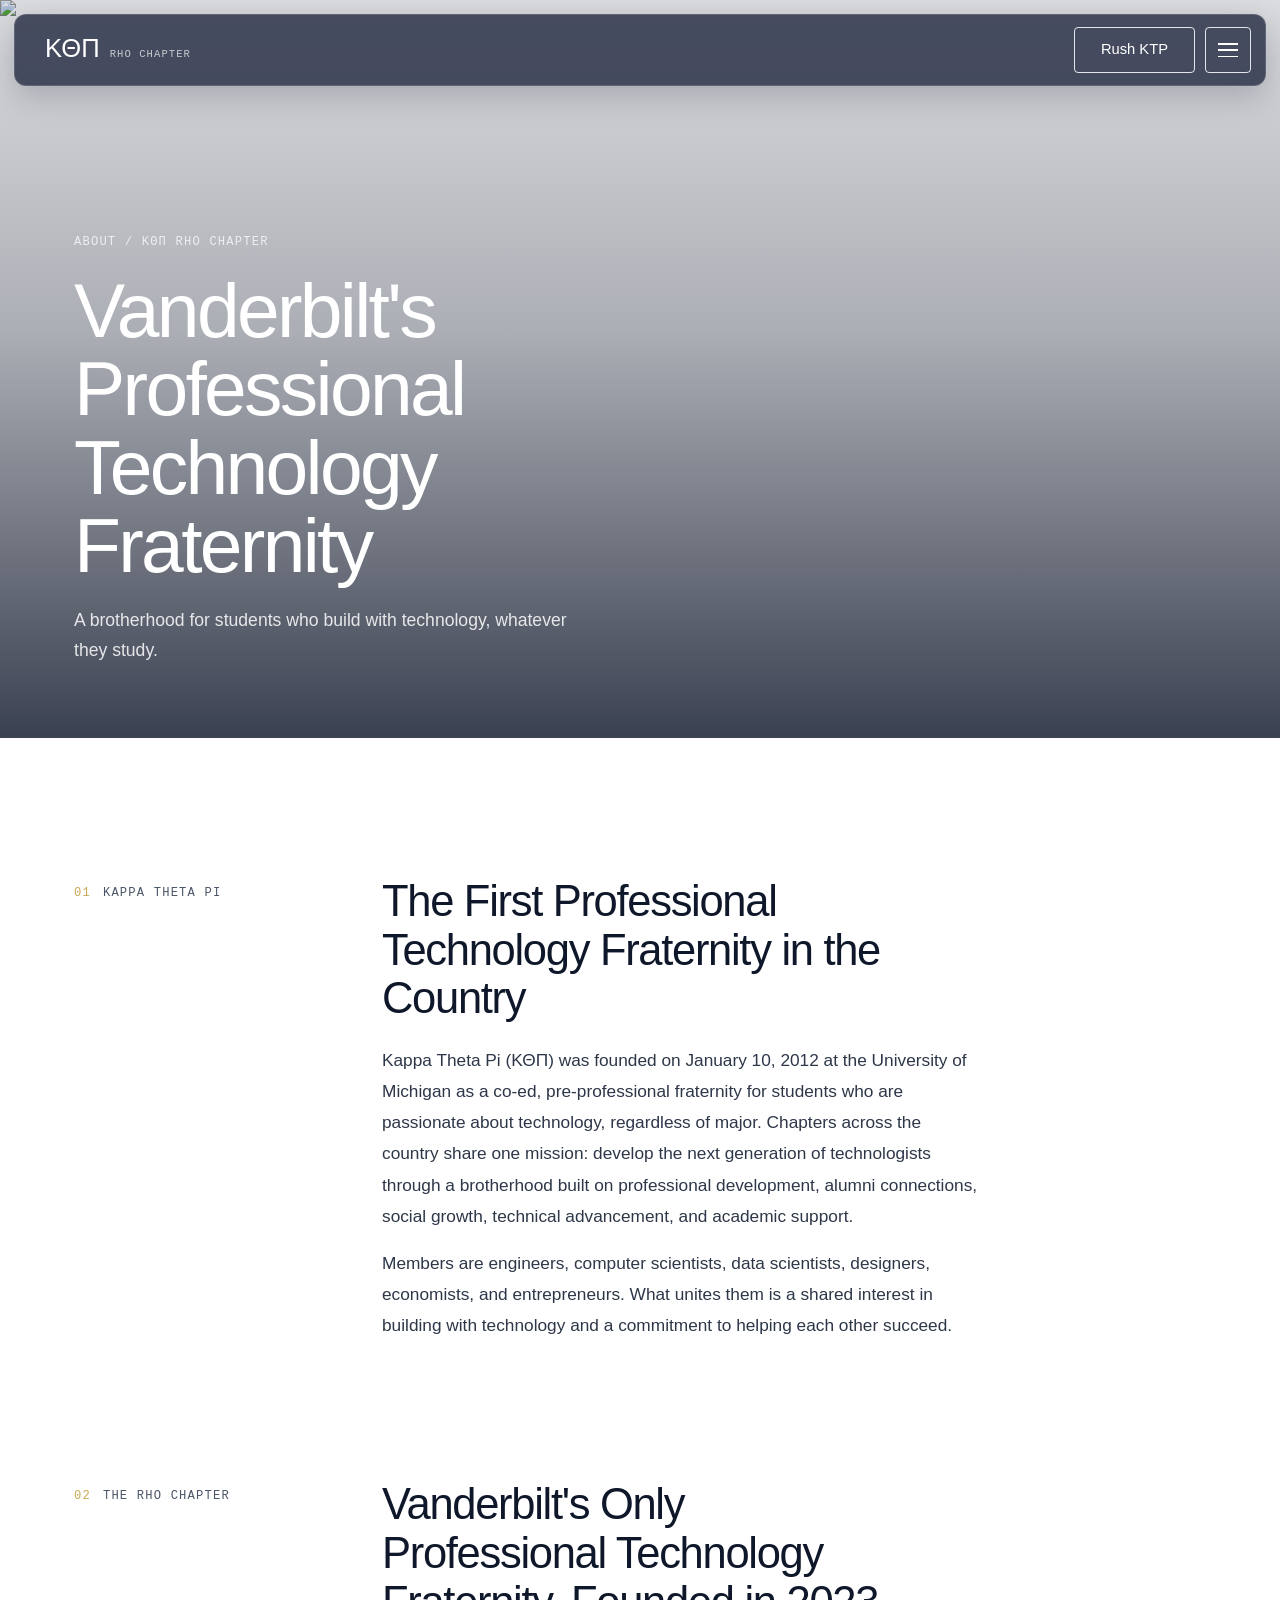
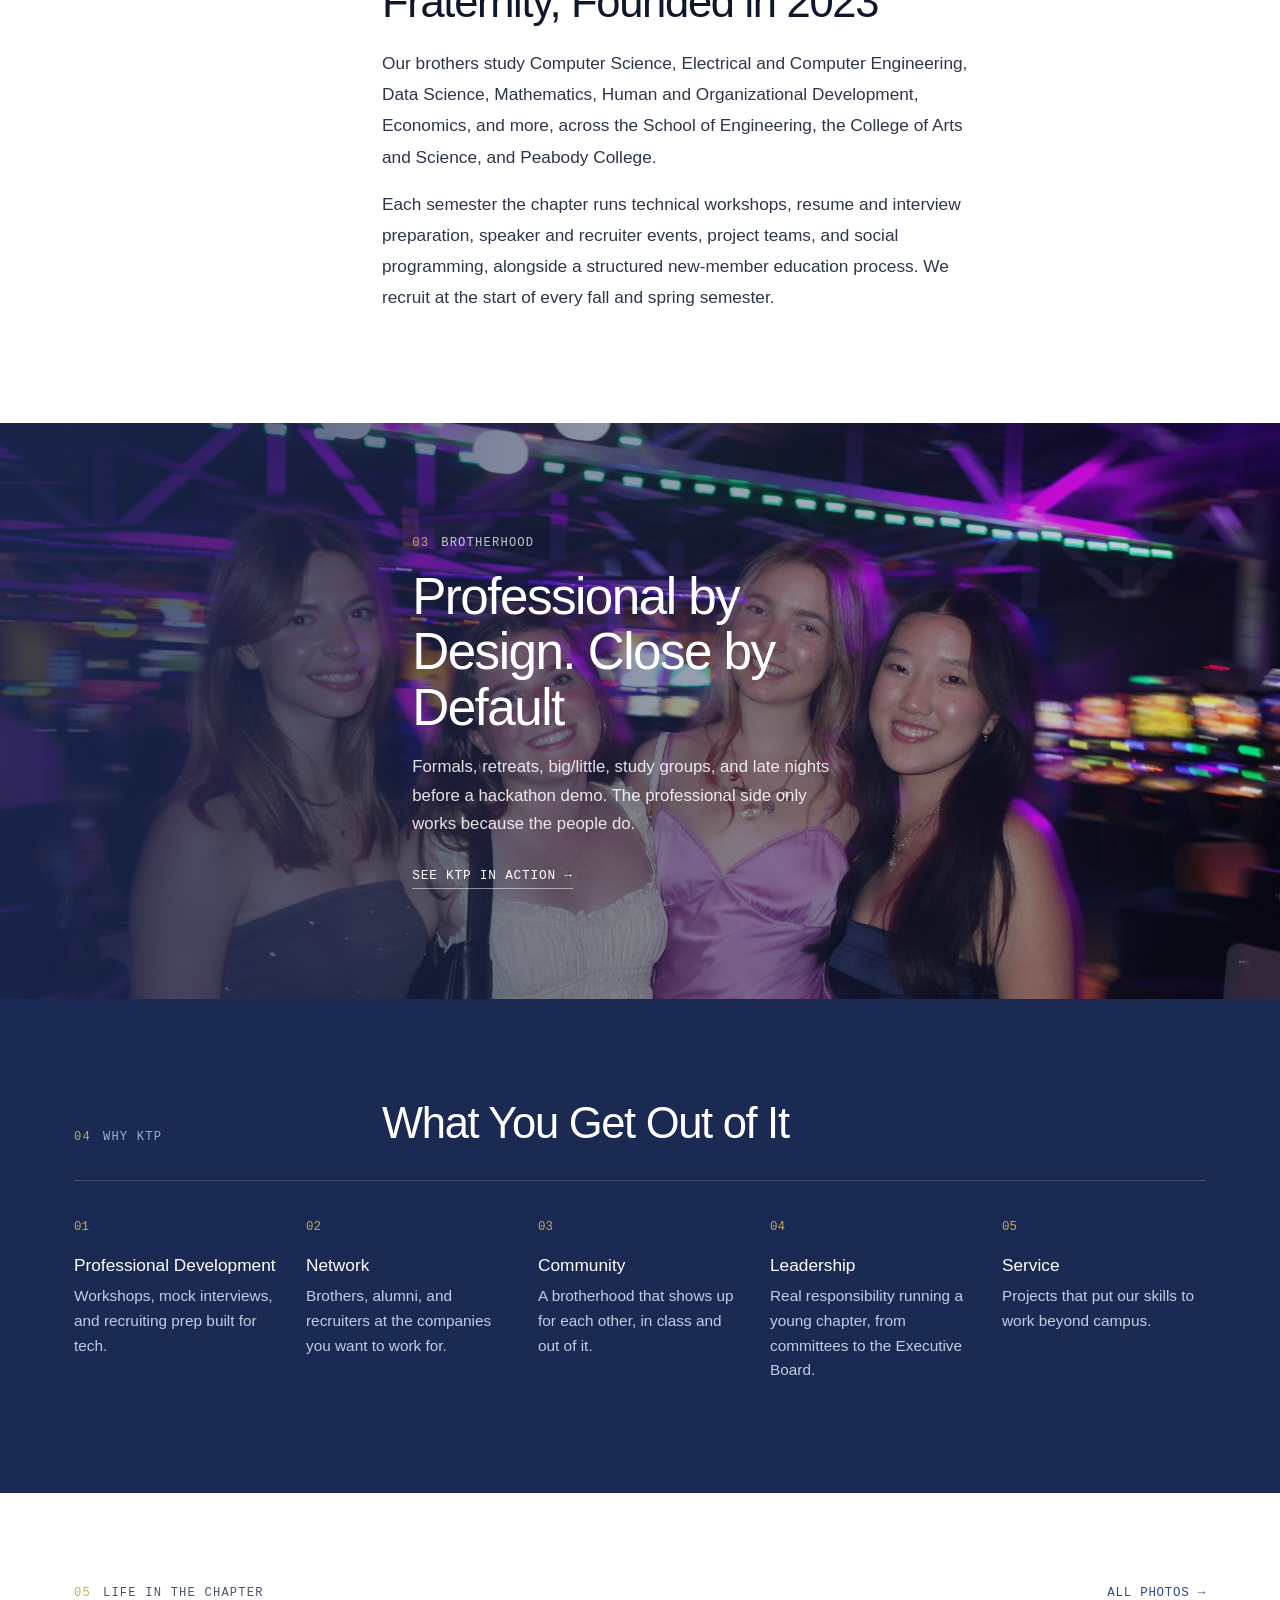
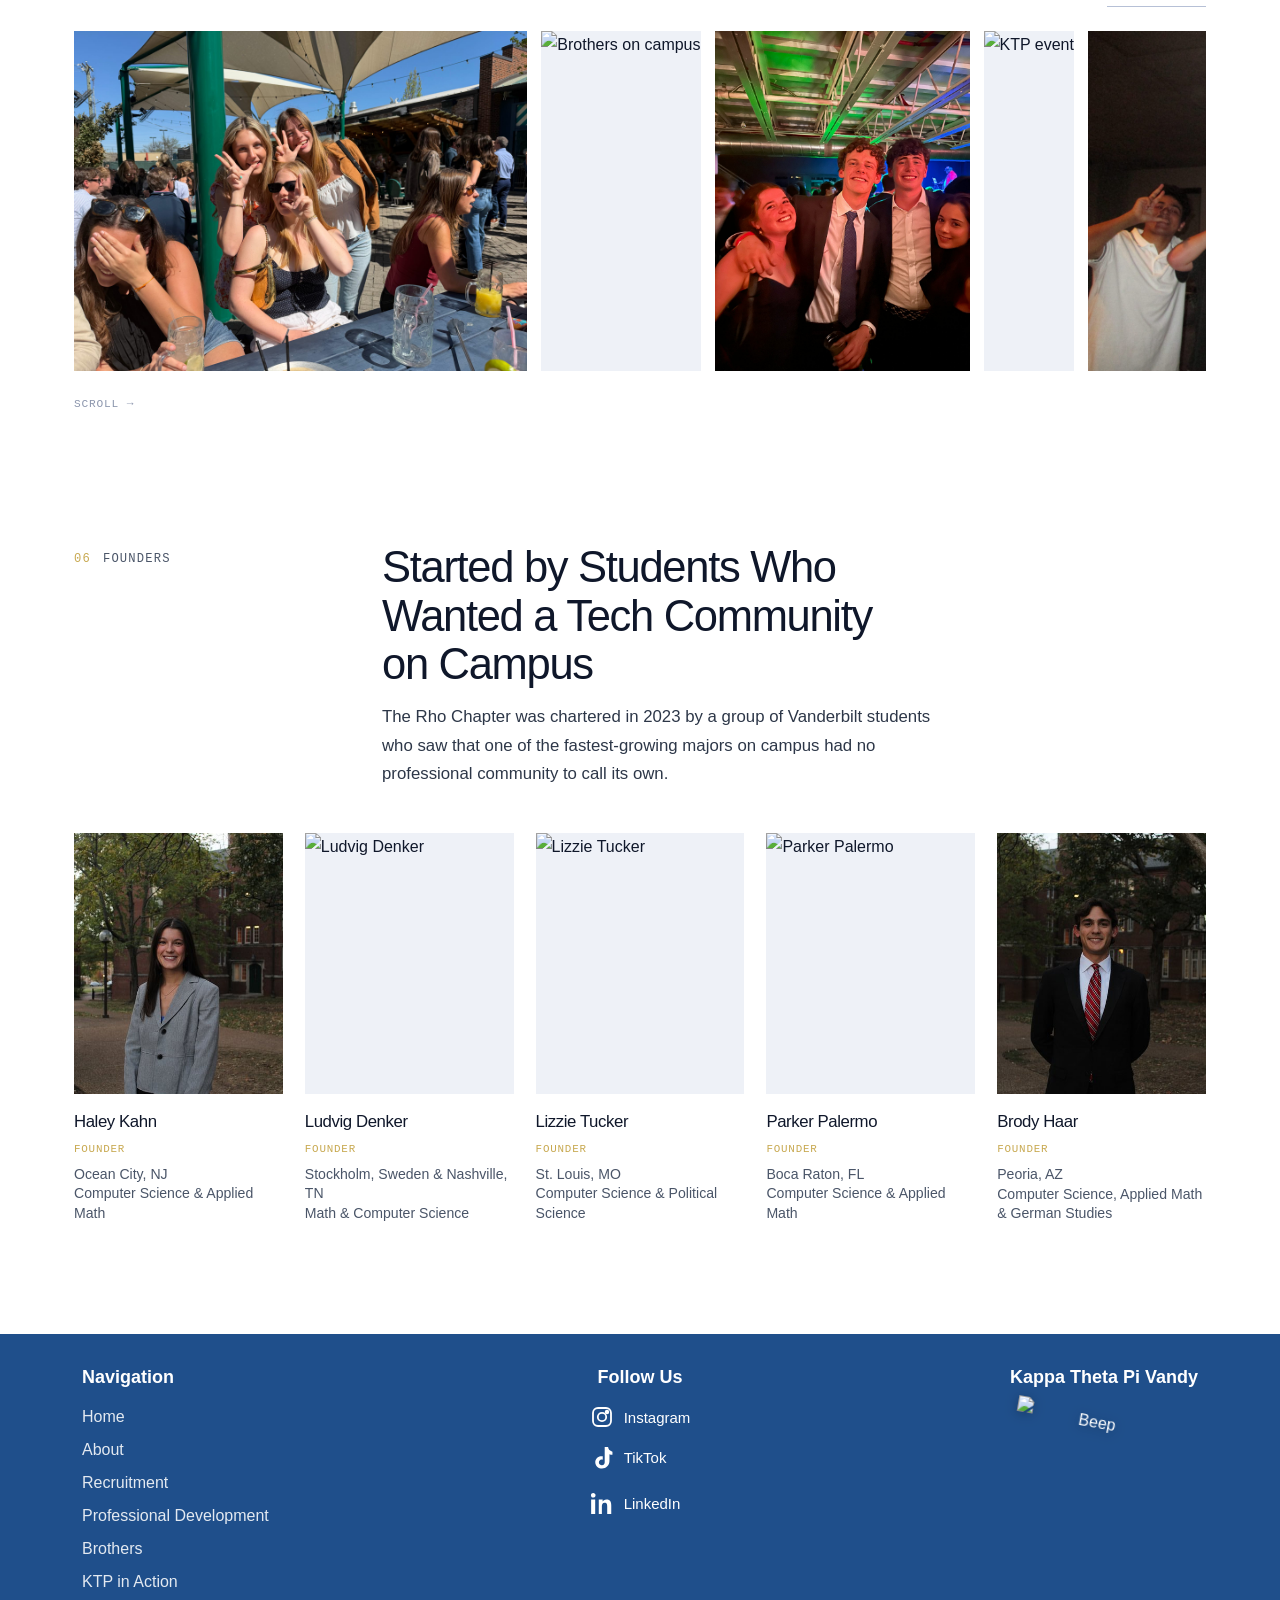
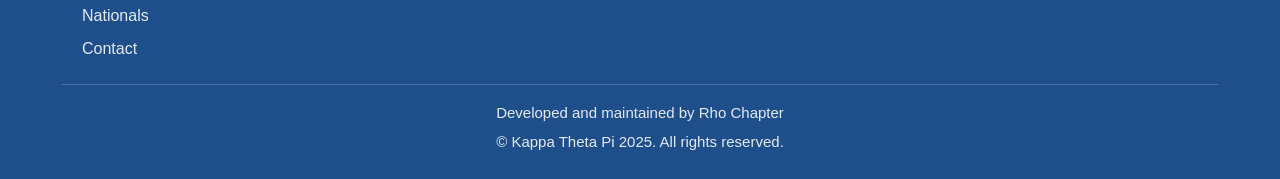
==== commit e5079f2d: "Type: Space Grotesk replaces Bricolage for headlines; Archivo Expanded replaces Unbounded on the hom" ====
--- a/about.html
+++ b/about.html
@@ -52,7 +52,7 @@
 <!-- Cache Manager for instant loading -->
 <script src="js/cache-manager.js"></script>
 
-<link rel="stylesheet" href="https://fonts.googleapis.com/css2?family=Bricolage+Grotesque:opsz,wght@12..96,400..700&family=Instrument+Sans:wght@400;500;600&family=Inter:wght@400;500;600;700&family=Space+Mono:wght@400;700&display=swap">
+<link rel="stylesheet" href="https://fonts.googleapis.com/css2?family=Space+Grotesk:wght@500;600;700&family=Instrument+Sans:wght@400;500;600&family=Inter:wght@400;500;600;700&family=Space+Mono:wght@400;700&display=swap">
 <!-- Header Styles - preload to prevent header shift -->
 <link rel="stylesheet" type="text/css" href="css/header-styles/header.css">
 <link rel="stylesheet" href="css/editorial.css">
--- a/css/editorial.css
+++ b/css/editorial.css
@@ -14,7 +14,7 @@
   --ed-line: #e2e8f0;
   --ed-page: #f3f6fc;
   --ed-sans: "Inter", "Helvetica Neue", Arial, sans-serif;
-  --ed-display: "Bricolage Grotesque", "Inter", "Helvetica Neue", Arial, sans-serif;
+  --ed-display: "Space Grotesk", "Inter", "Helvetica Neue", Arial, sans-serif;
   --ed-mono: "Space Mono", ui-monospace, Menlo, Consolas, monospace;
 }
 
@@ -22,7 +22,7 @@
 html body { font-family: var(--ed-sans); font-weight: 400; -webkit-font-smoothing: antialiased; }
 /* Three voices: display for headlines, Inter for reading, mono for labels. */
 h1, h2, .ed-h1, .ed-h2, .case-title, .cases-title, .res-title, .home-pointers h3, .founder-name, .nat-stat-num {
-  font-family: var(--ed-display); font-optical-sizing: auto; font-weight: 500; letter-spacing: -0.02em;
+  font-family: var(--ed-display); font-weight: 500; letter-spacing: -0.025em;
 }
 button, input, select, textarea { font-family: inherit; }
 
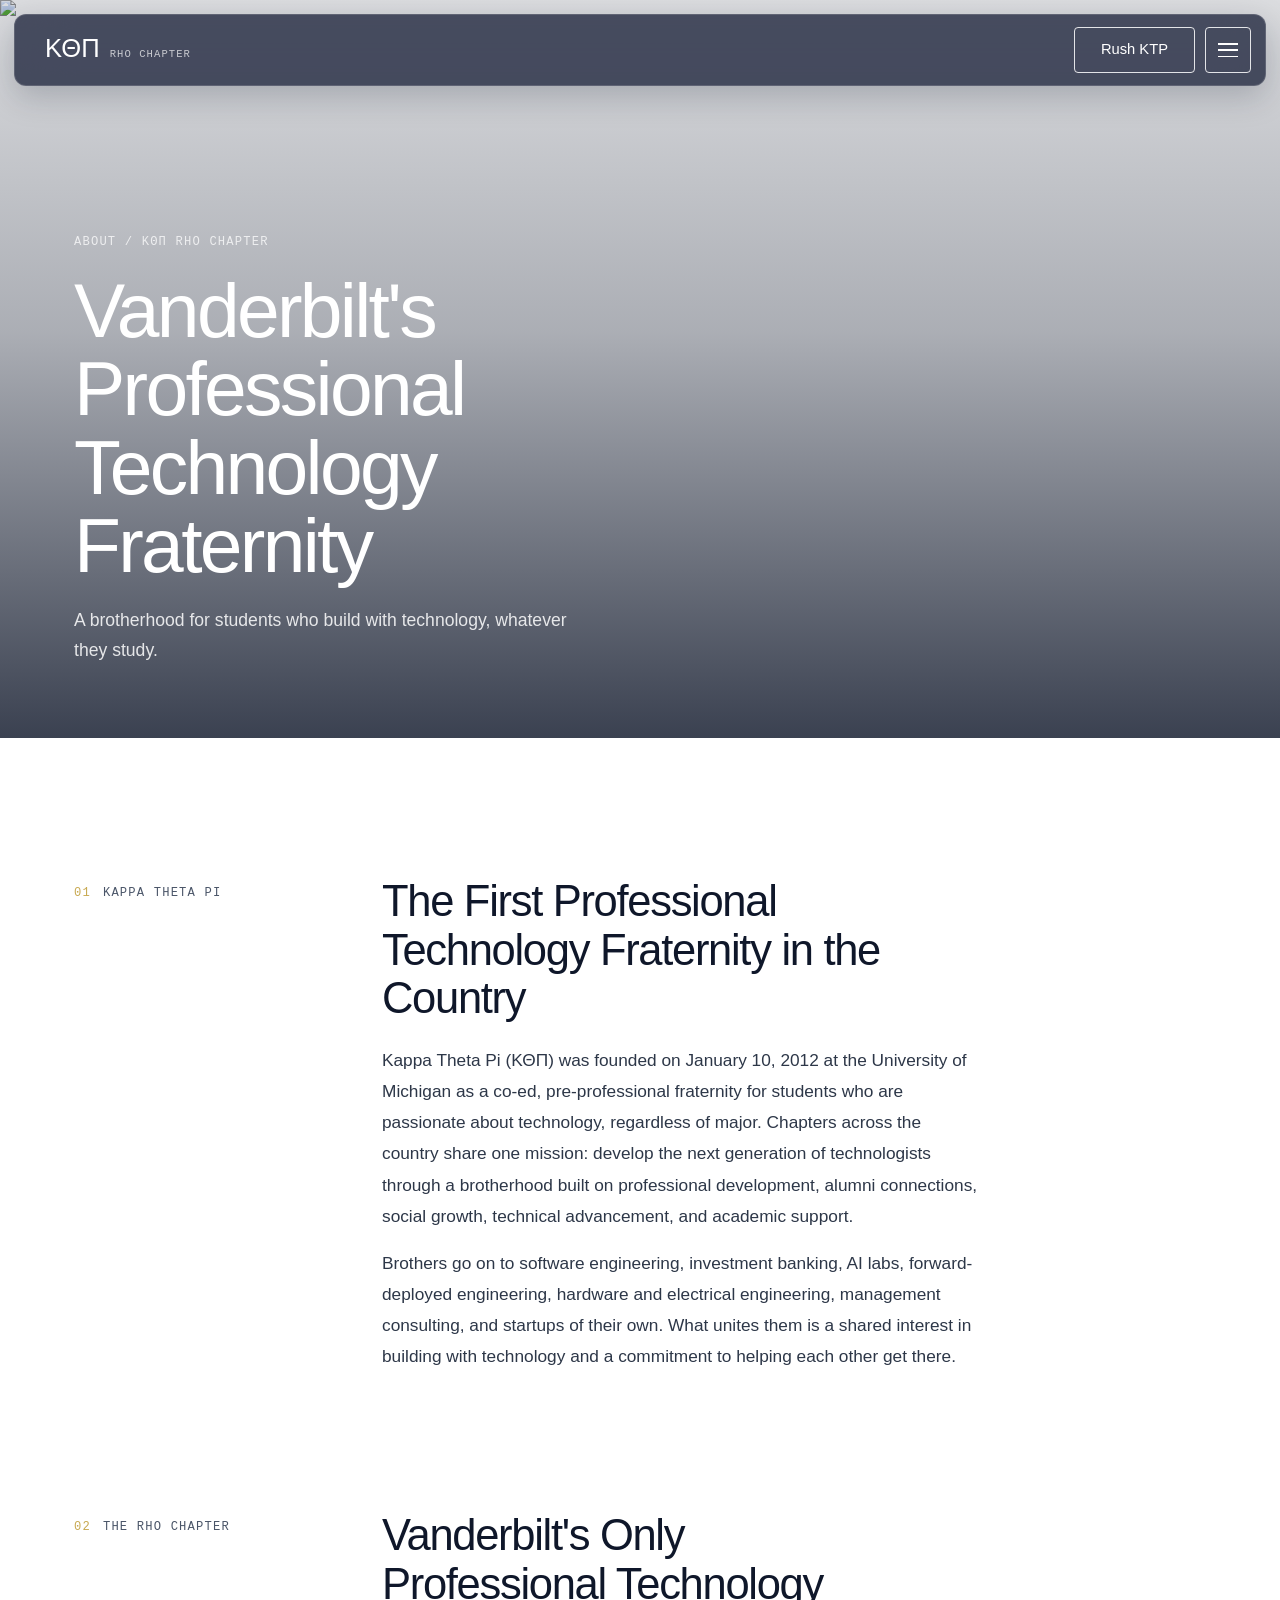
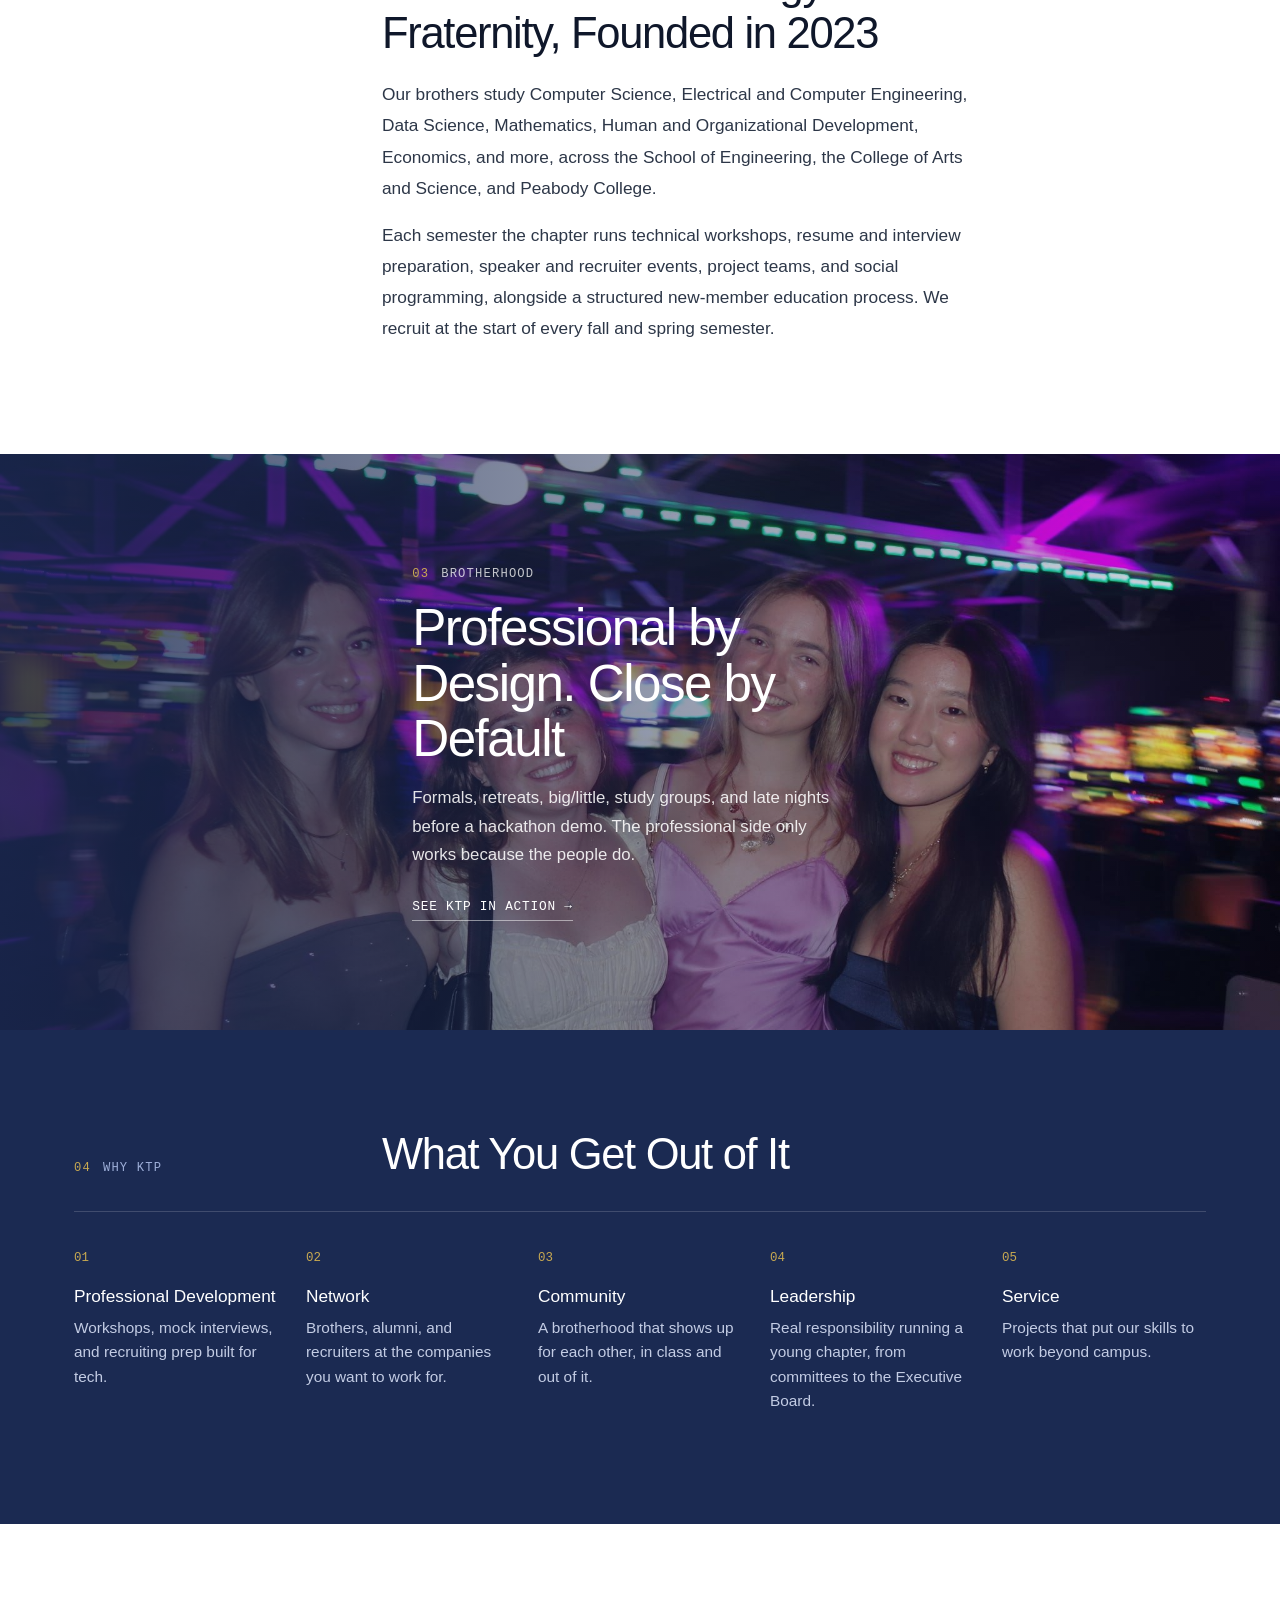
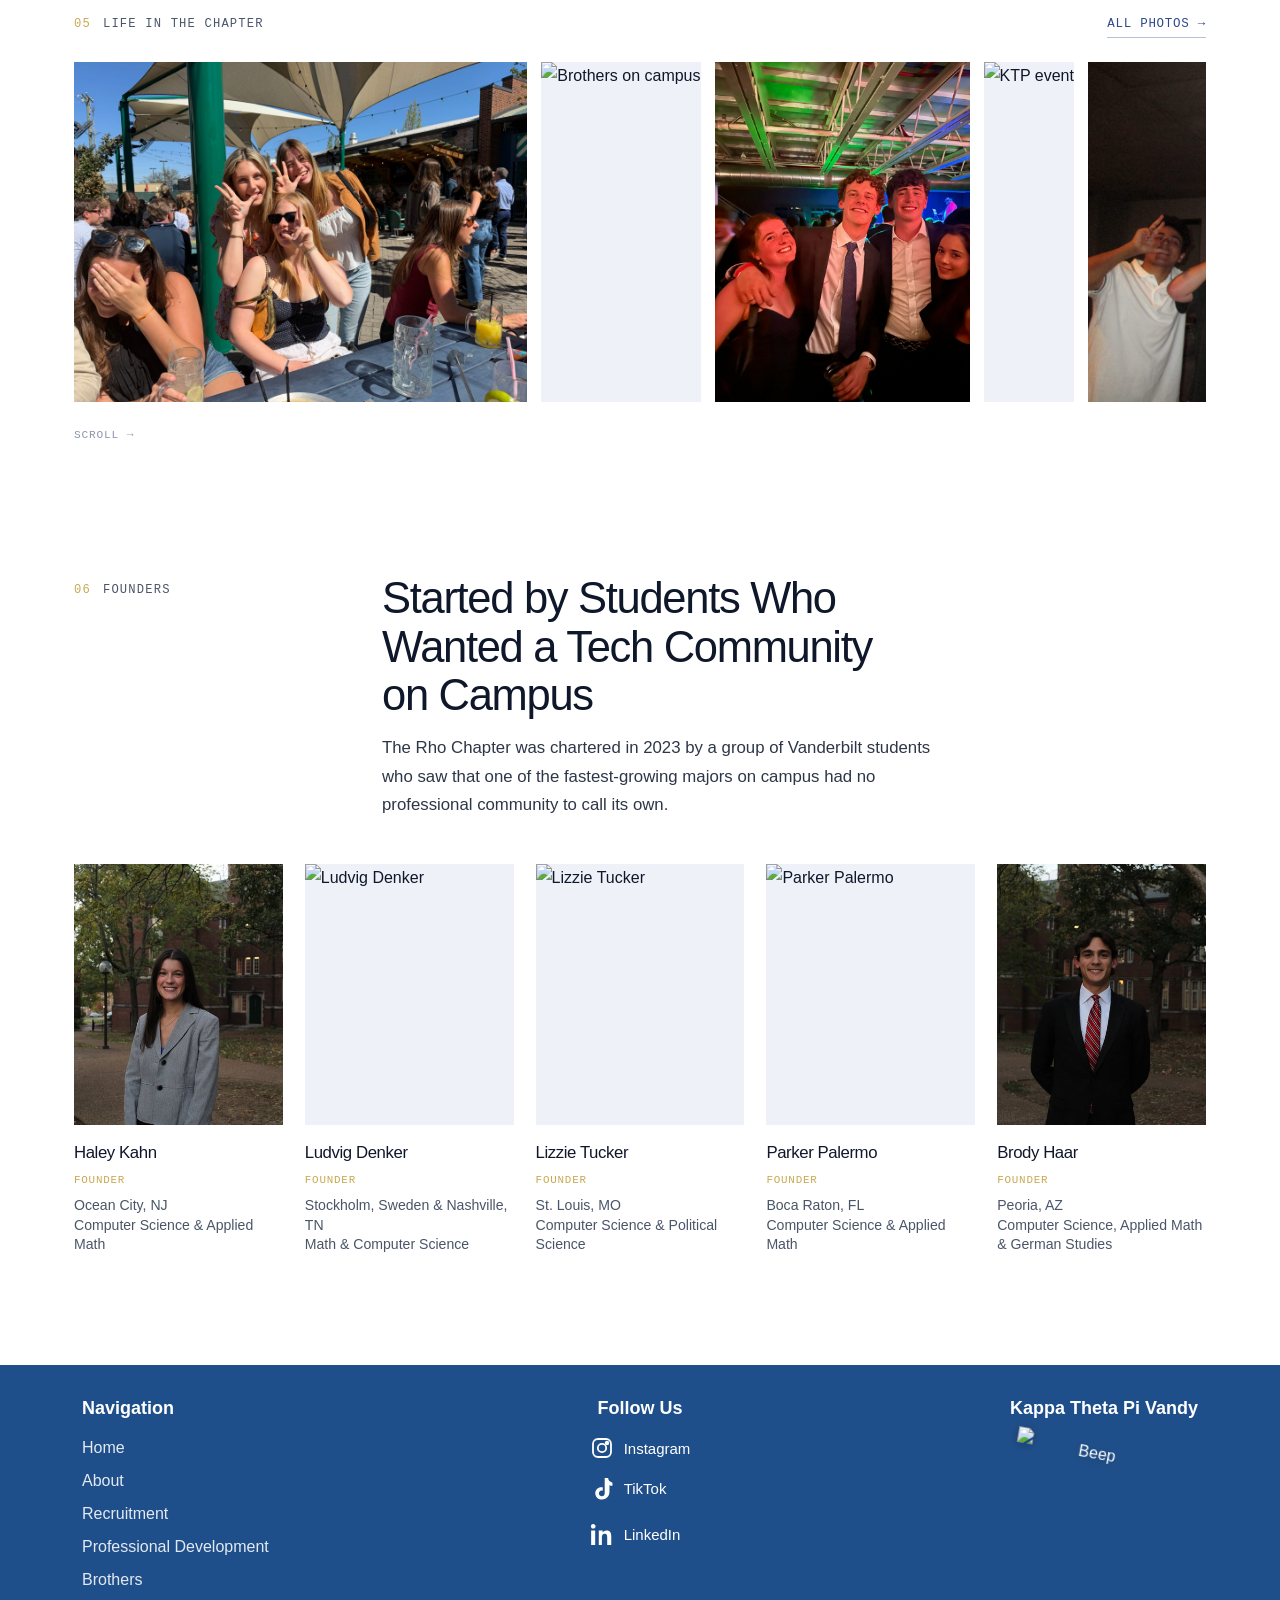
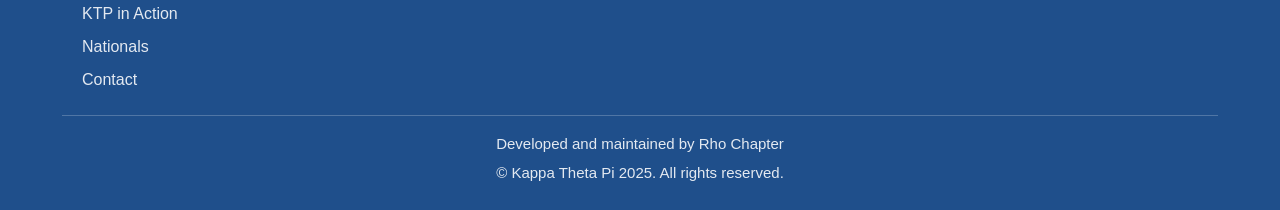
==== commit 11805e7d: "Copy: member career paths on Home and About; CourseCoach team is Kunal only Co-Authored-By: Claude F" ====
--- a/about.html
+++ b/about.html
@@ -370,7 +370,7 @@
               <div>
                   <h2>The First Professional Technology Fraternity in the Country</h2>
                   <p>Kappa Theta Pi (ΚΘΠ) was founded on January 10, 2012 at the University of Michigan as a co-ed, pre-professional fraternity for students who are passionate about technology, regardless of major. Chapters across the country share one mission: develop the next generation of technologists through a brotherhood built on professional development, alumni connections, social growth, technical advancement, and academic support.</p>
-                  <p>Members are engineers, computer scientists, data scientists, designers, economists, and entrepreneurs. What unites them is a shared interest in building with technology and a commitment to helping each other succeed.</p>
+                  <p>Brothers go on to software engineering, investment banking, AI labs, forward-deployed engineering, hardware and electrical engineering, management consulting, and startups of their own. What unites them is a shared interest in building with technology and a commitment to helping each other get there.</p>
               </div>
           </div>
       </div>
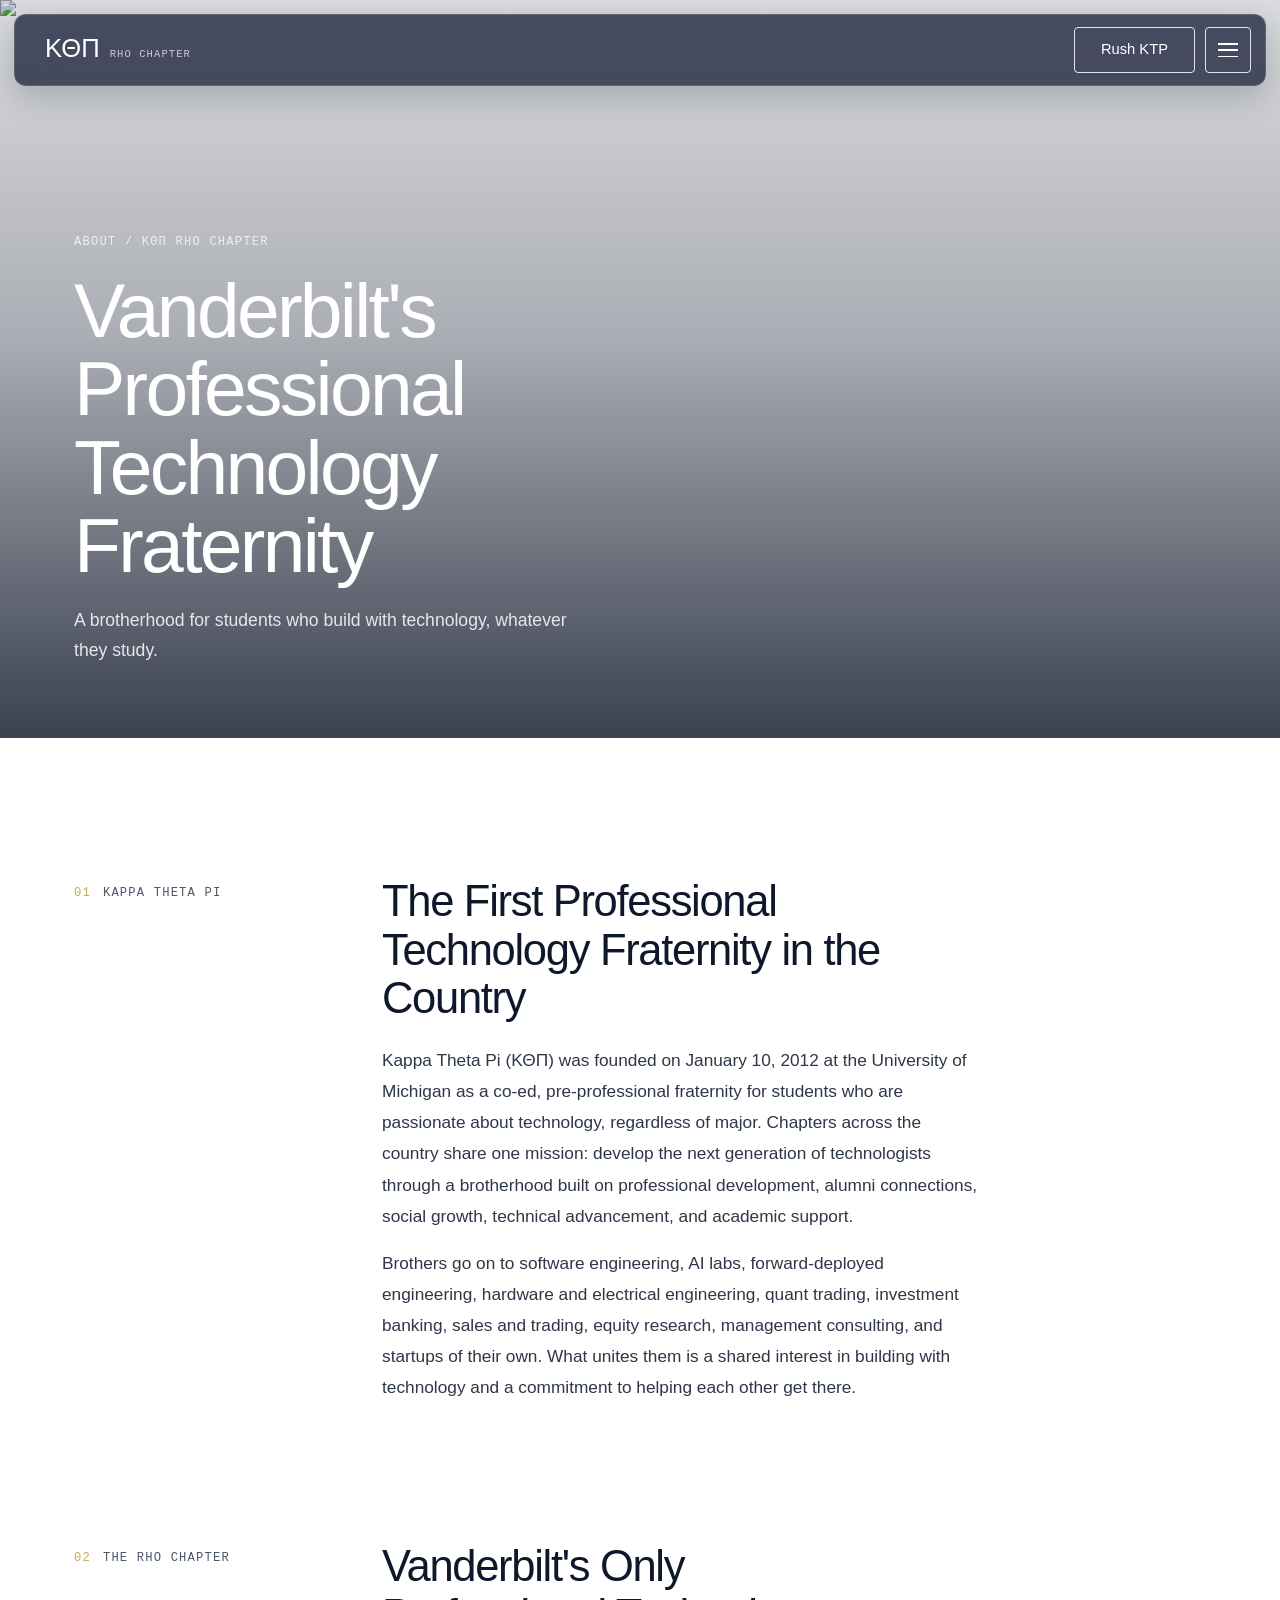
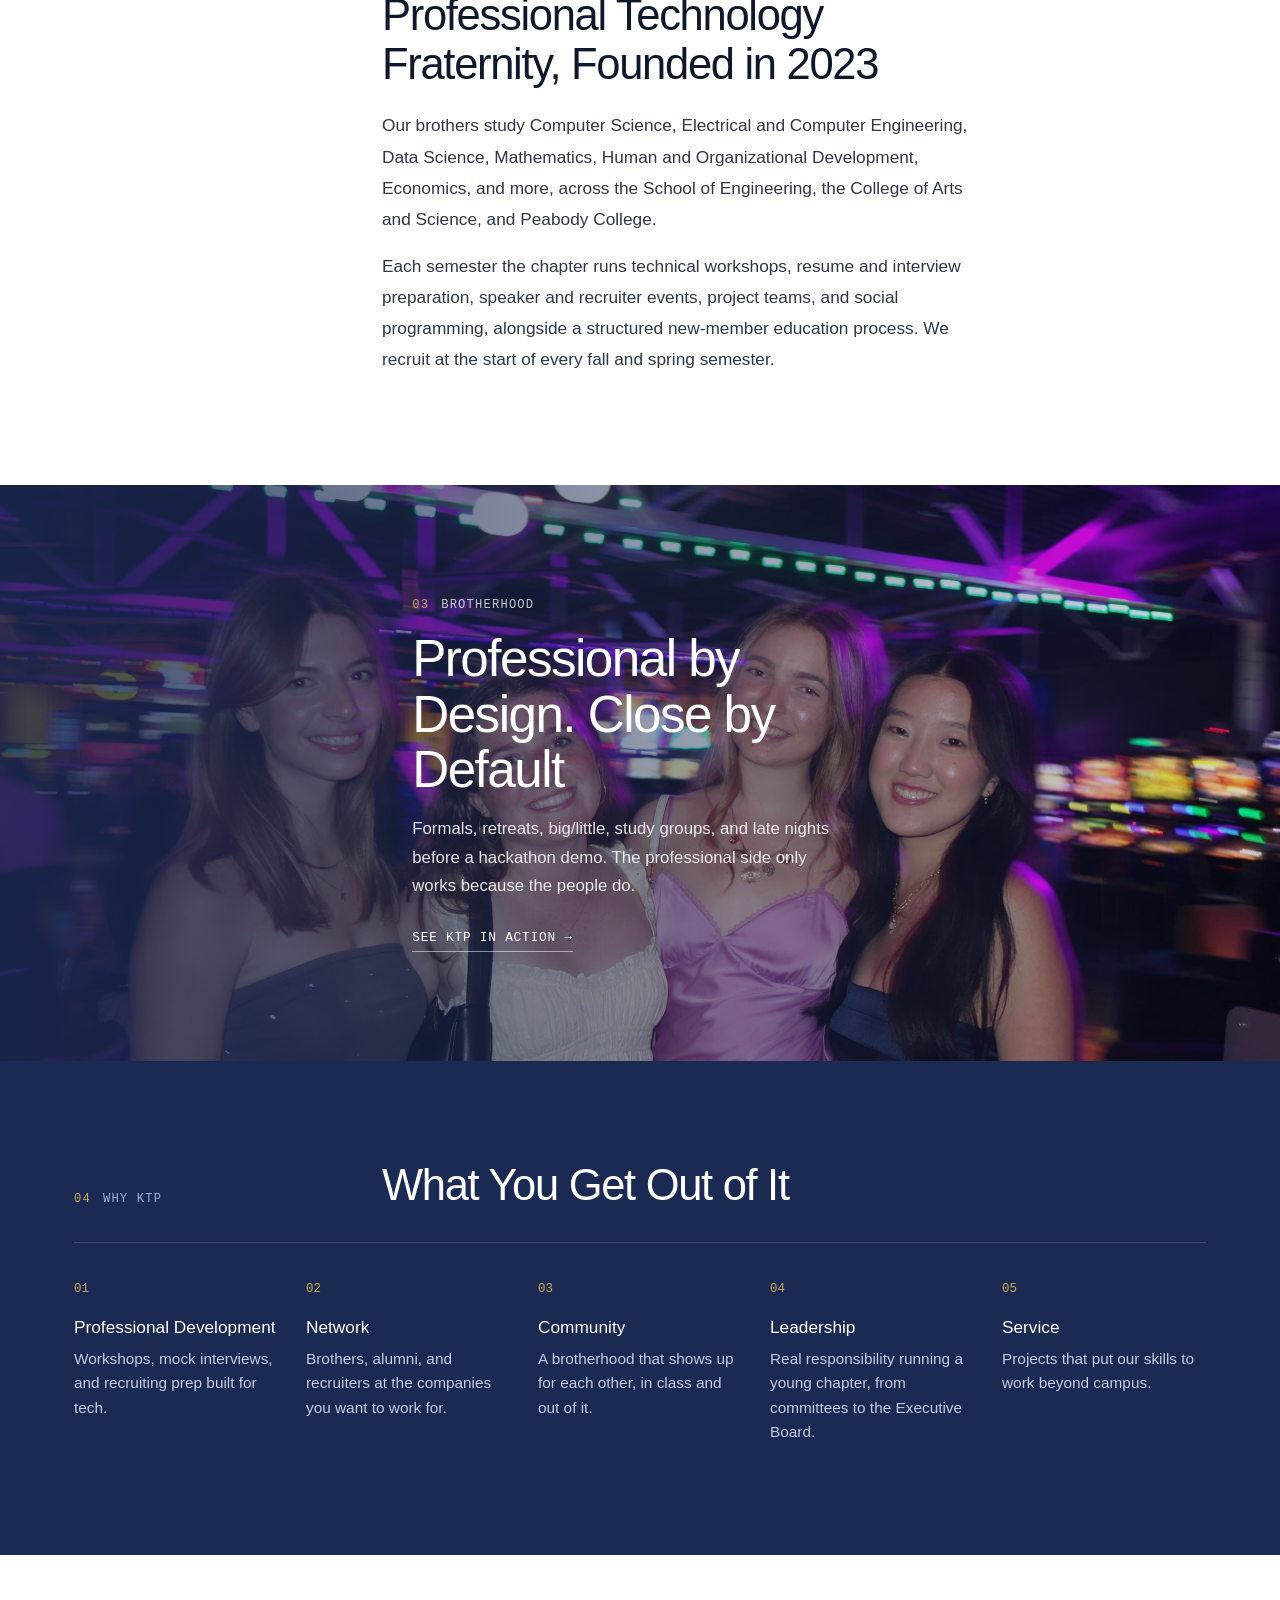
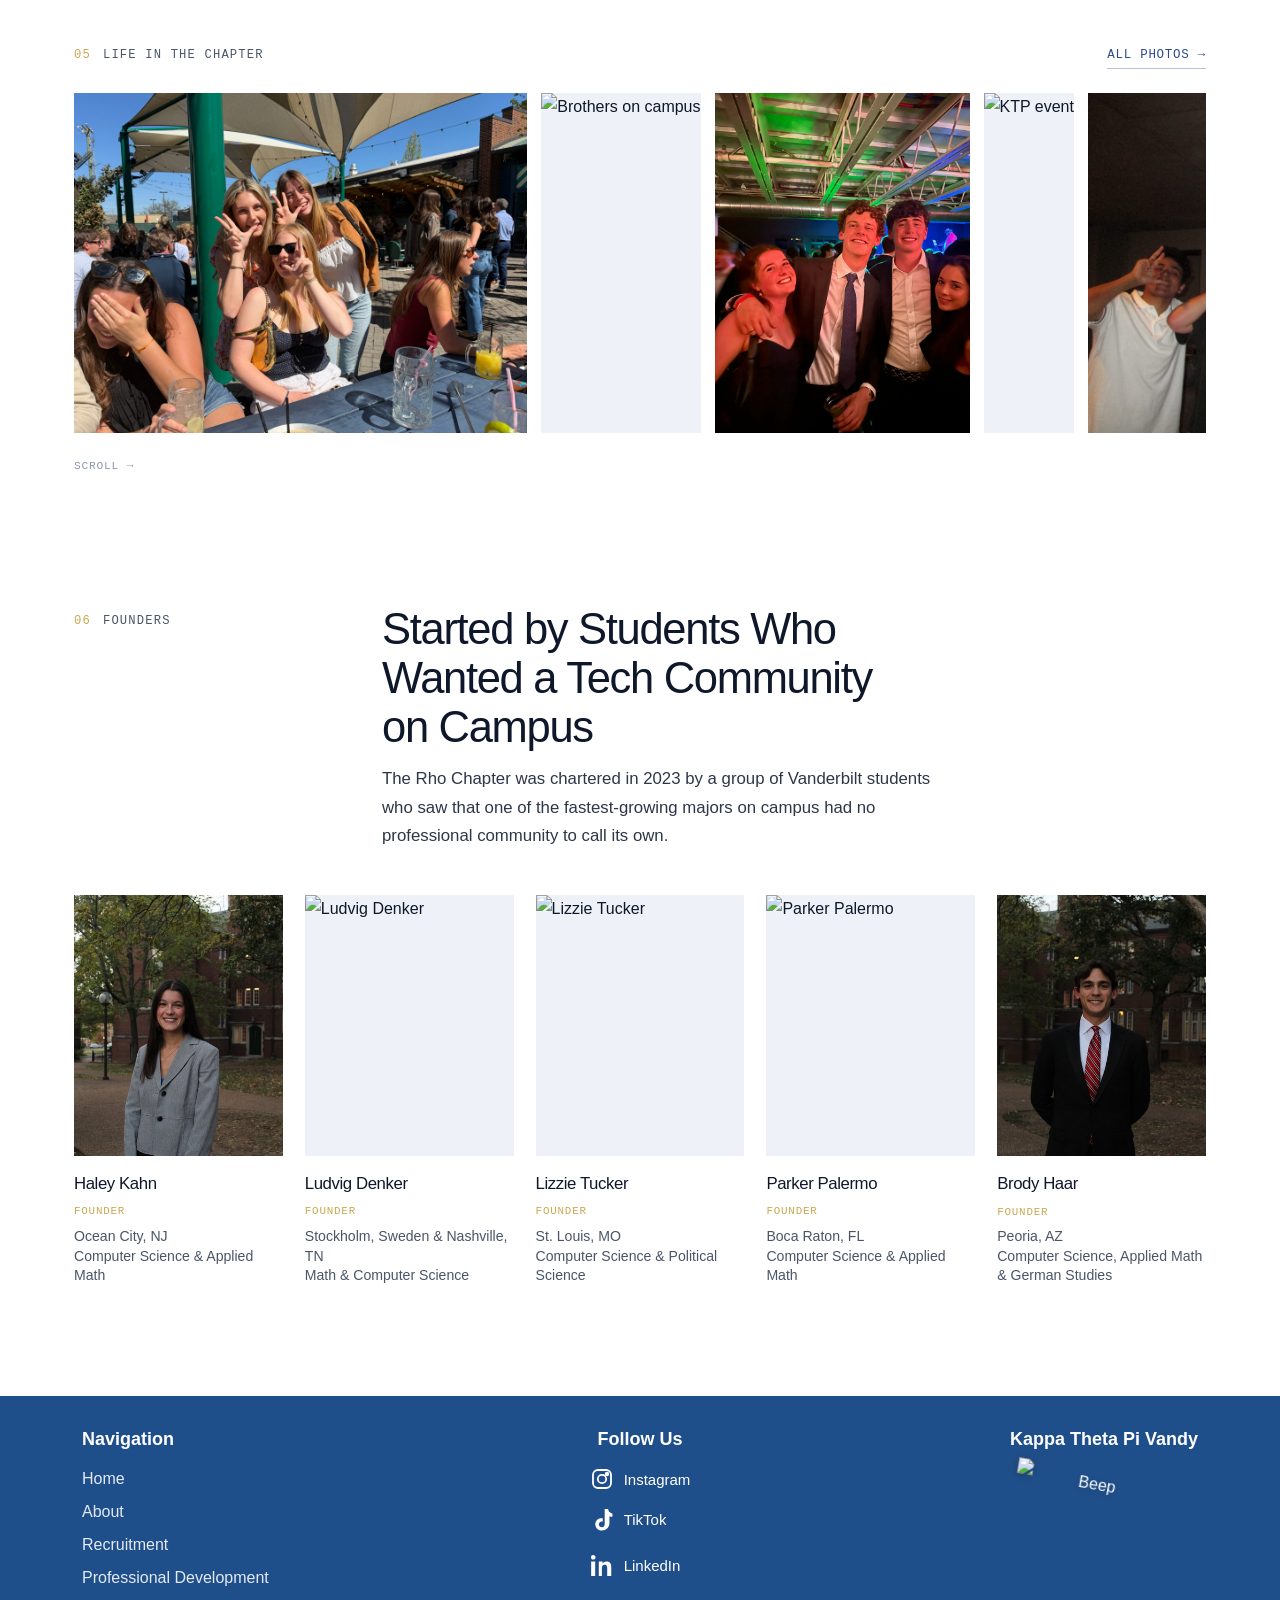
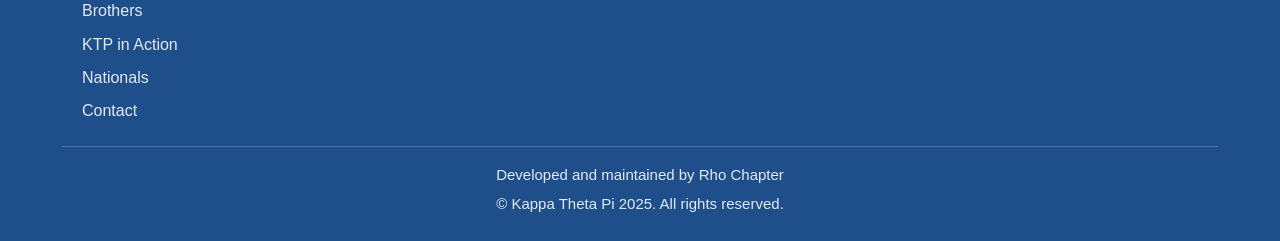
==== commit c20dc8c9: "Copy: add quant, sales and trading, equity research to career paths Co-Authored-By: Claude Fable 5.1" ====
--- a/about.html
+++ b/about.html
@@ -370,7 +370,7 @@
               <div>
                   <h2>The First Professional Technology Fraternity in the Country</h2>
                   <p>Kappa Theta Pi (ΚΘΠ) was founded on January 10, 2012 at the University of Michigan as a co-ed, pre-professional fraternity for students who are passionate about technology, regardless of major. Chapters across the country share one mission: develop the next generation of technologists through a brotherhood built on professional development, alumni connections, social growth, technical advancement, and academic support.</p>
-                  <p>Brothers go on to software engineering, investment banking, AI labs, forward-deployed engineering, hardware and electrical engineering, management consulting, and startups of their own. What unites them is a shared interest in building with technology and a commitment to helping each other get there.</p>
+                  <p>Brothers go on to software engineering, AI labs, forward-deployed engineering, hardware and electrical engineering, quant trading, investment banking, sales and trading, equity research, management consulting, and startups of their own. What unites them is a shared interest in building with technology and a commitment to helping each other get there.</p>
               </div>
           </div>
       </div>
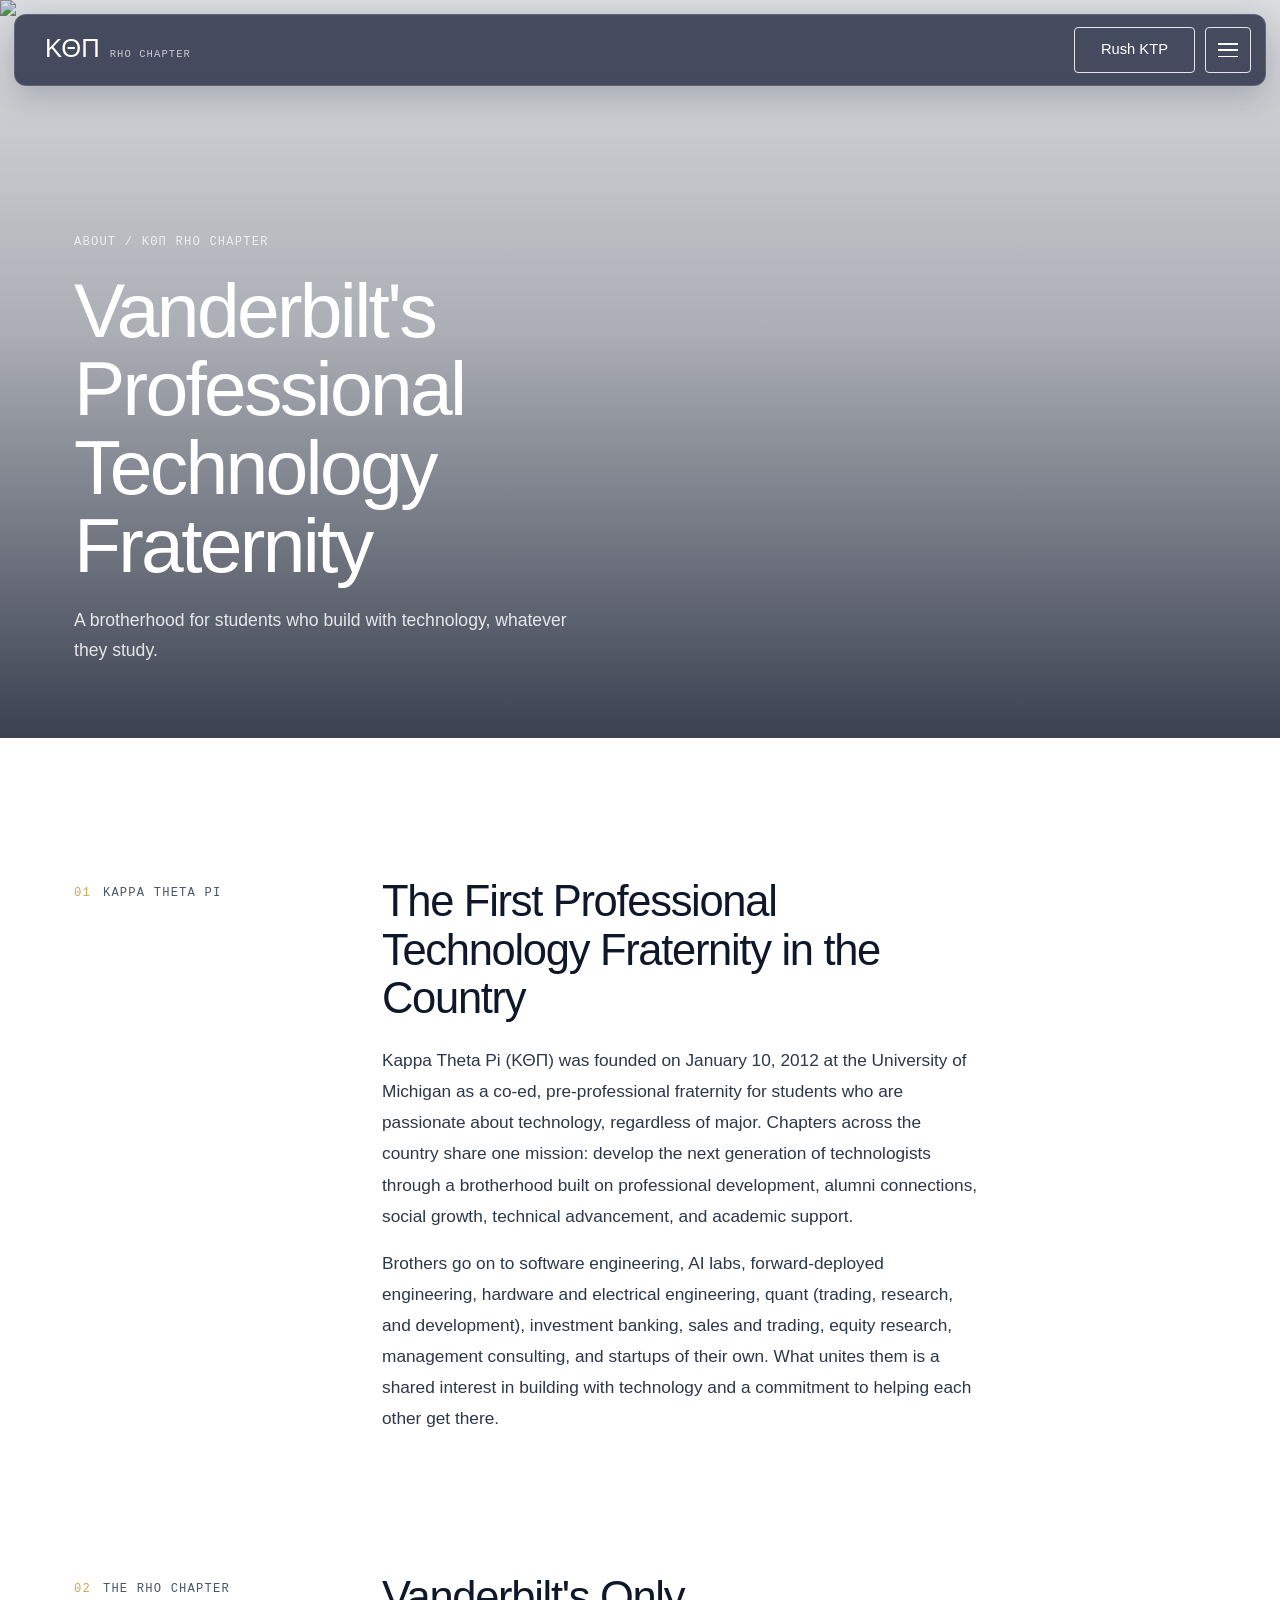
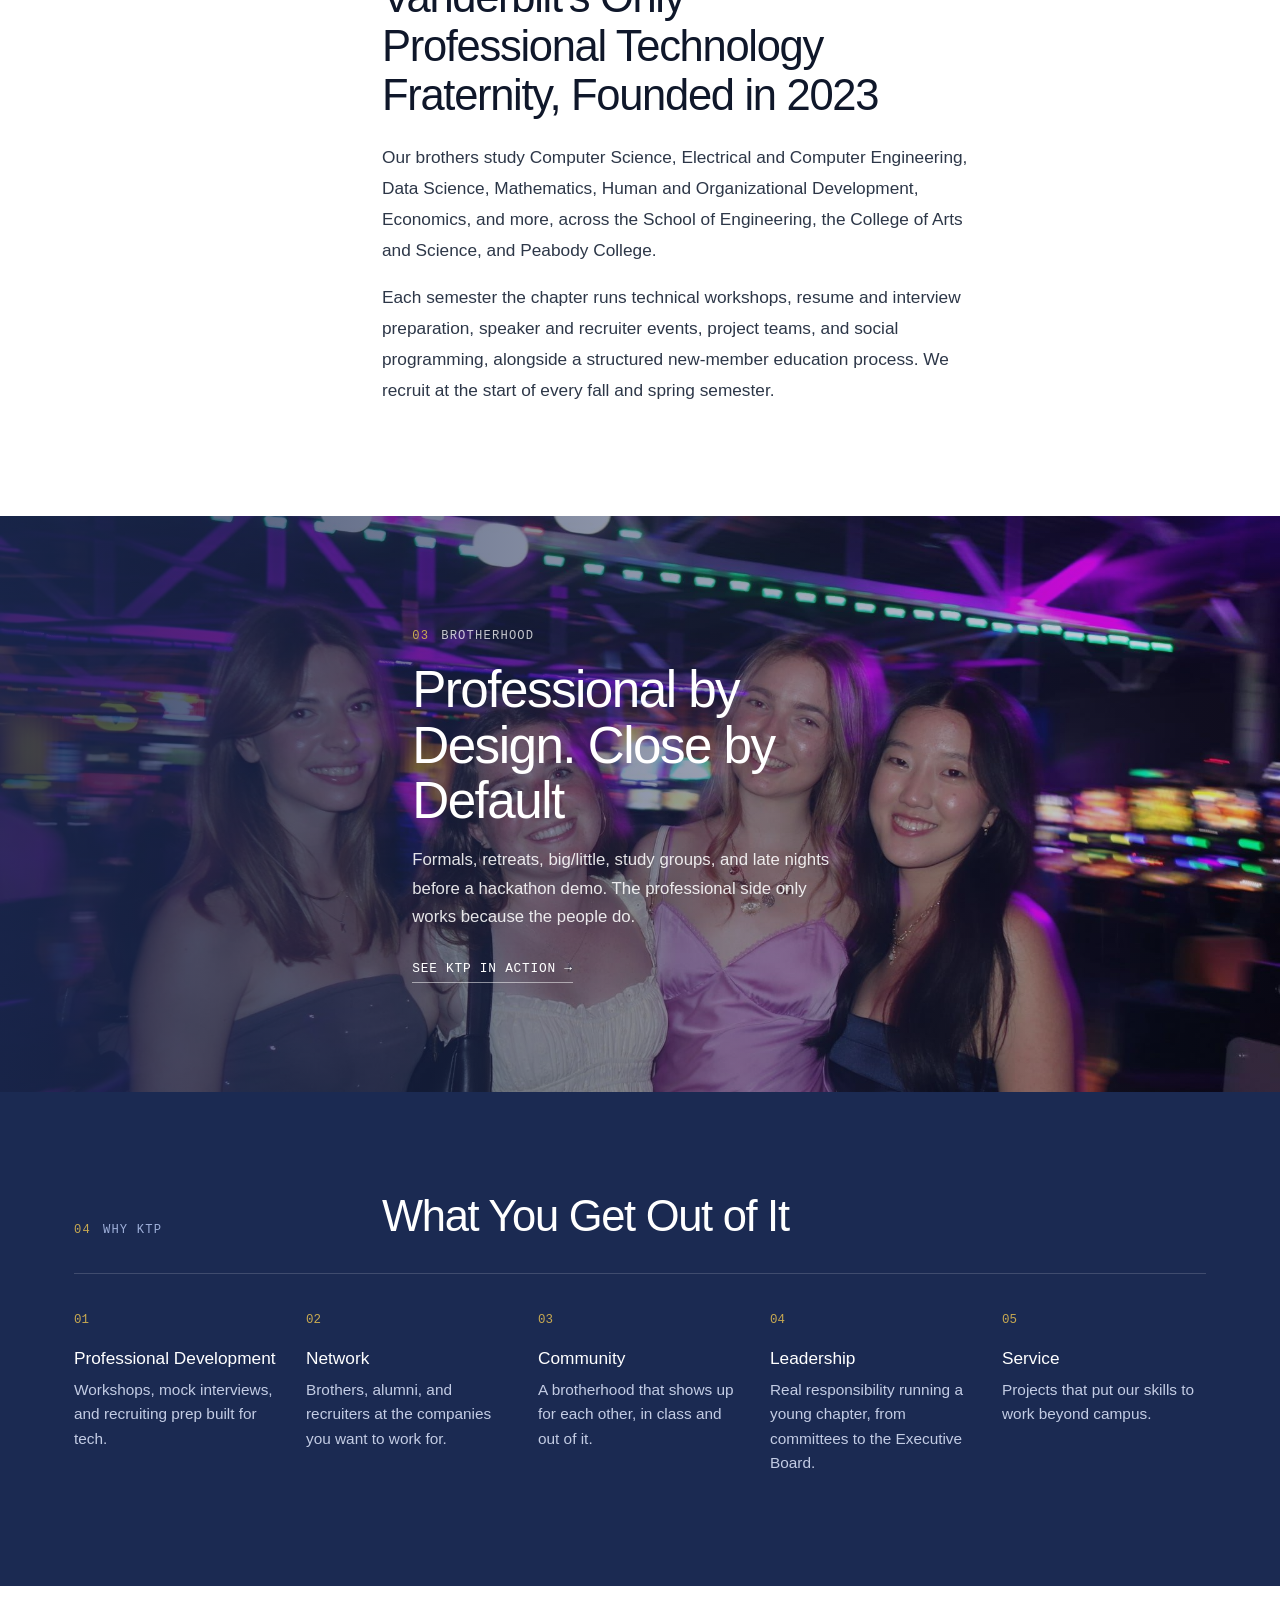
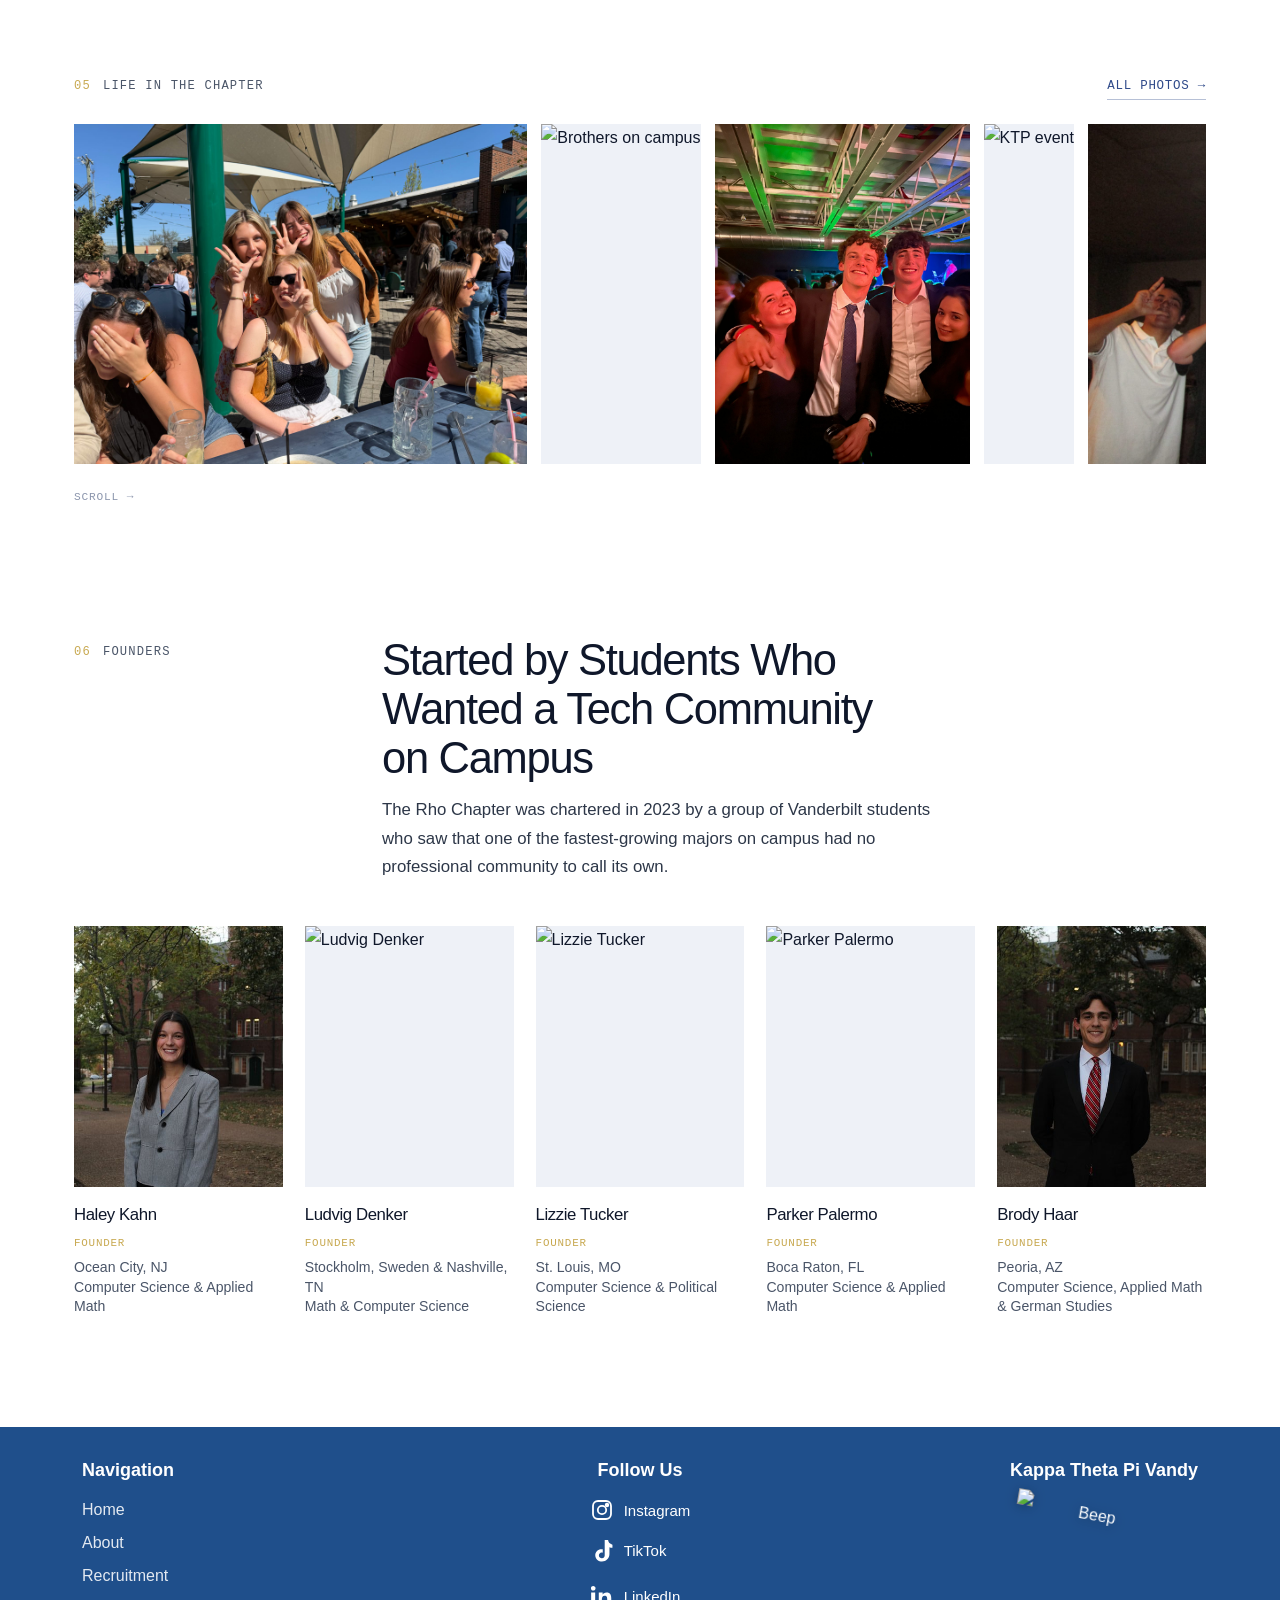
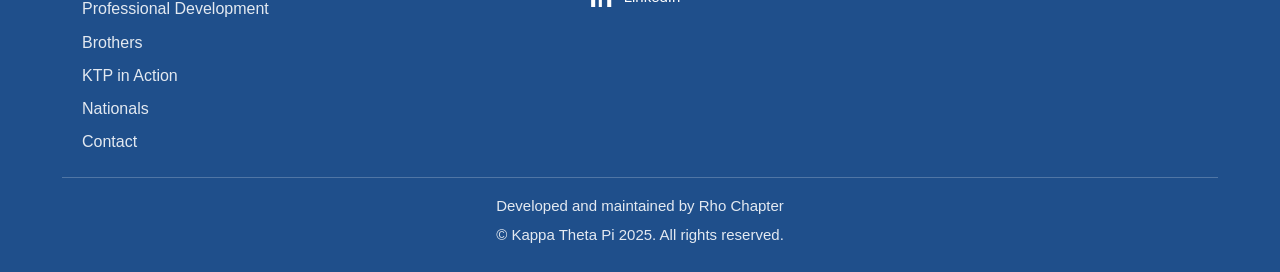
==== commit 82fb2b42: "Copy: quant covers trading, research, and development Co-Authored-By: Claude Fable 5.1 <noreply@anth" ====
--- a/about.html
+++ b/about.html
@@ -370,7 +370,7 @@
               <div>
                   <h2>The First Professional Technology Fraternity in the Country</h2>
                   <p>Kappa Theta Pi (ΚΘΠ) was founded on January 10, 2012 at the University of Michigan as a co-ed, pre-professional fraternity for students who are passionate about technology, regardless of major. Chapters across the country share one mission: develop the next generation of technologists through a brotherhood built on professional development, alumni connections, social growth, technical advancement, and academic support.</p>
-                  <p>Brothers go on to software engineering, AI labs, forward-deployed engineering, hardware and electrical engineering, quant trading, investment banking, sales and trading, equity research, management consulting, and startups of their own. What unites them is a shared interest in building with technology and a commitment to helping each other get there.</p>
+                  <p>Brothers go on to software engineering, AI labs, forward-deployed engineering, hardware and electrical engineering, quant (trading, research, and development), investment banking, sales and trading, equity research, management consulting, and startups of their own. What unites them is a shared interest in building with technology and a commitment to helping each other get there.</p>
               </div>
           </div>
       </div>
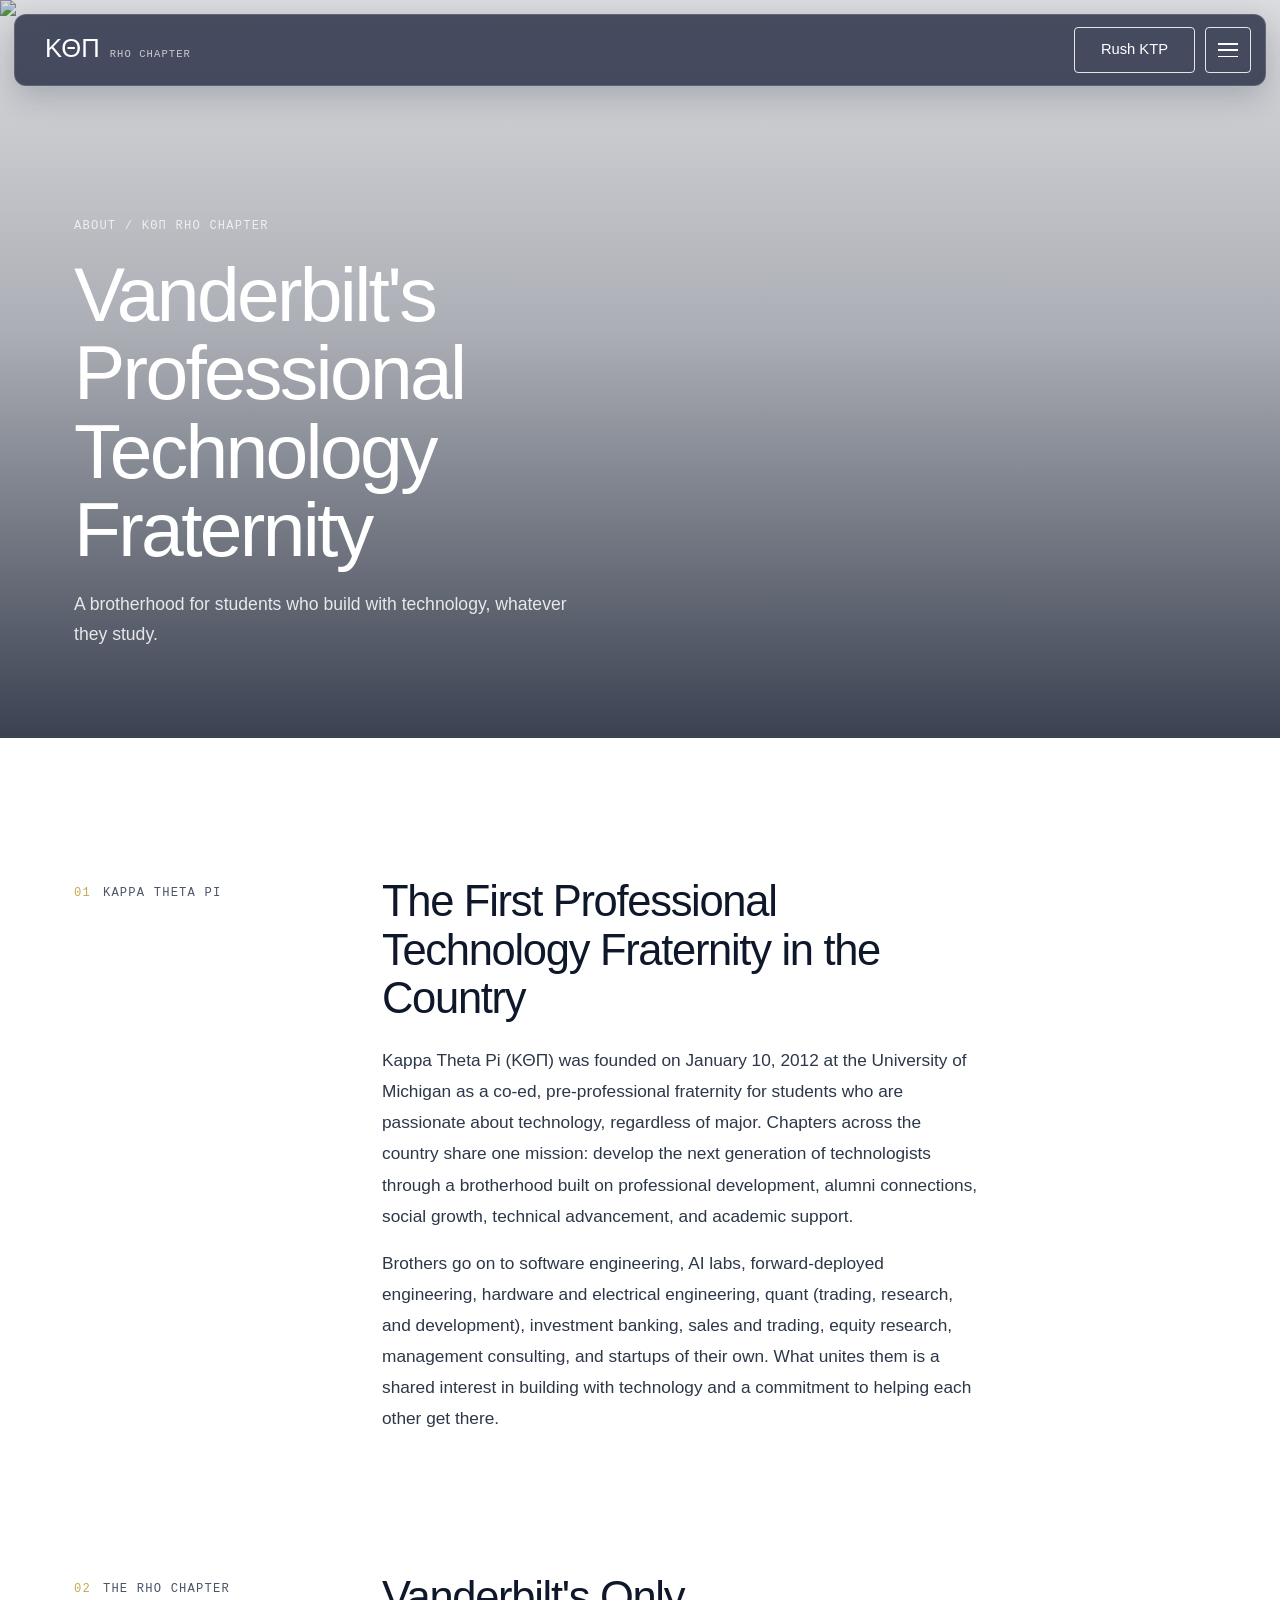
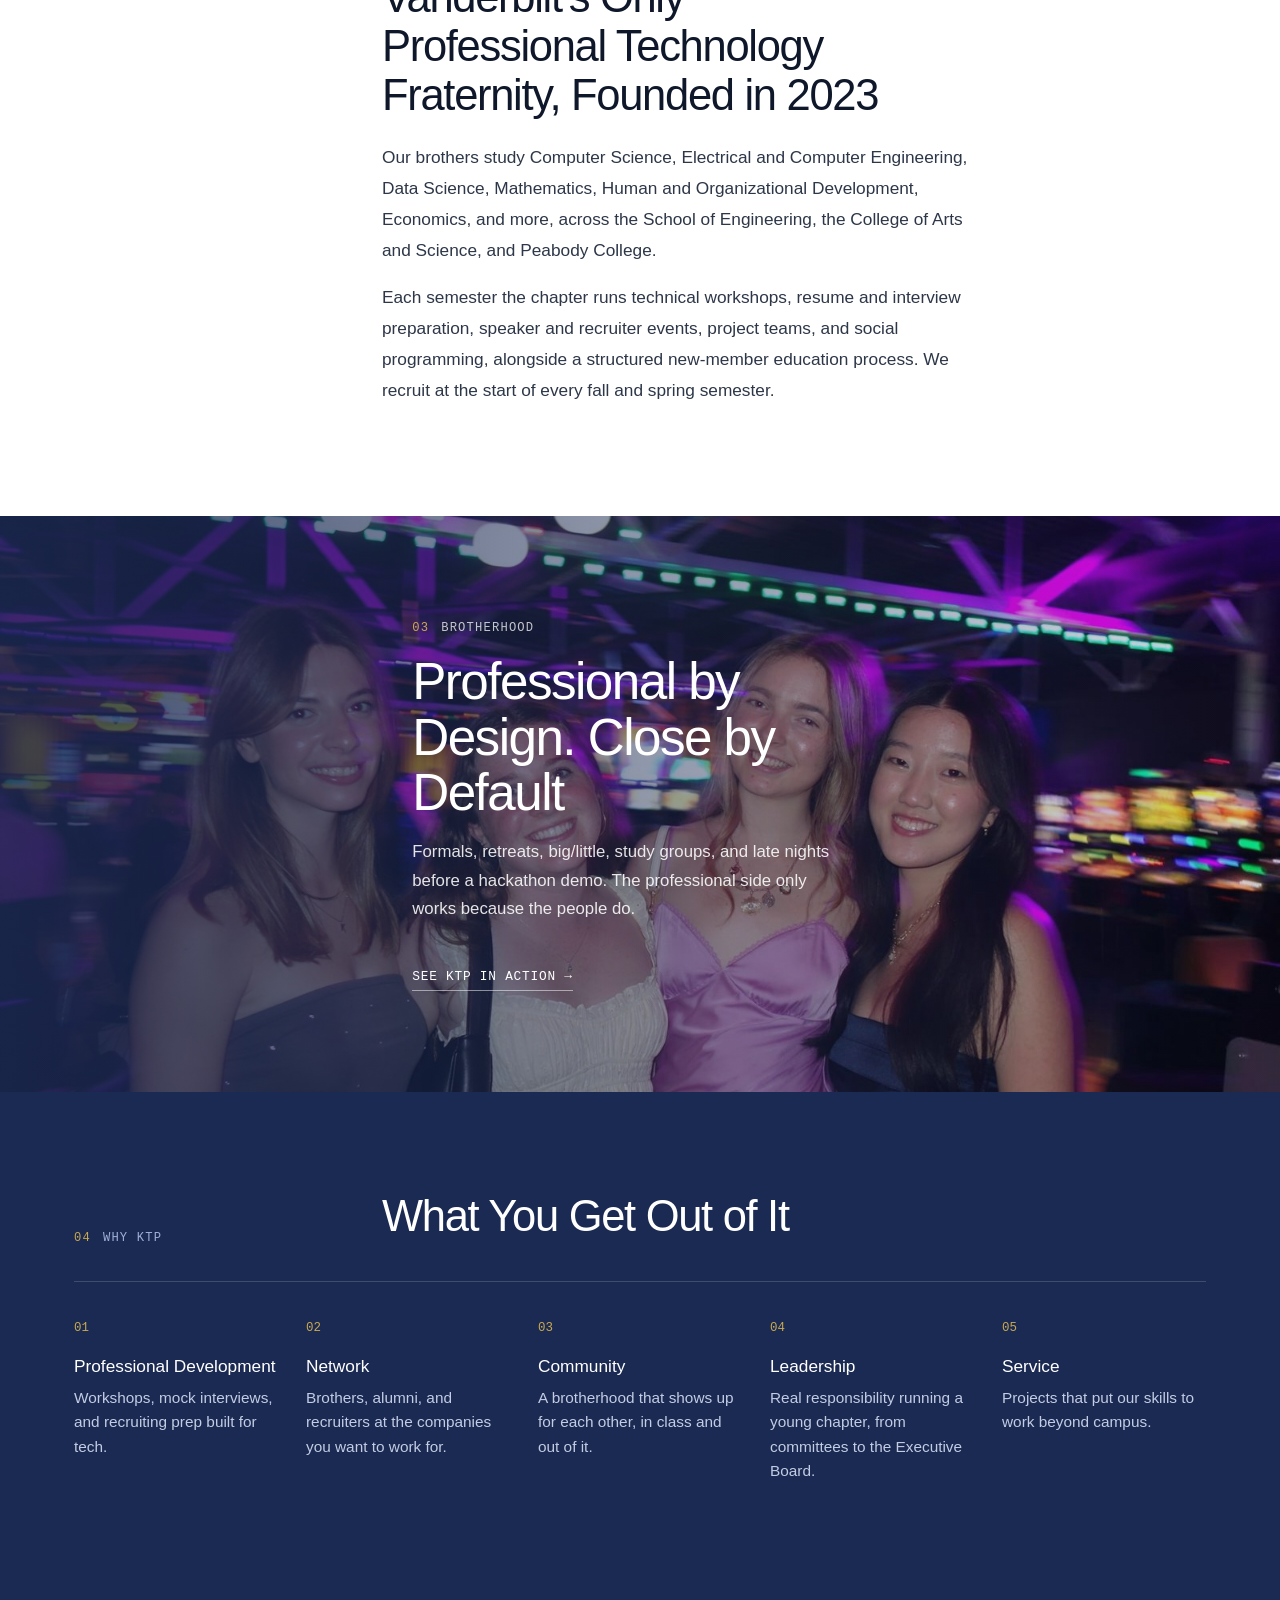
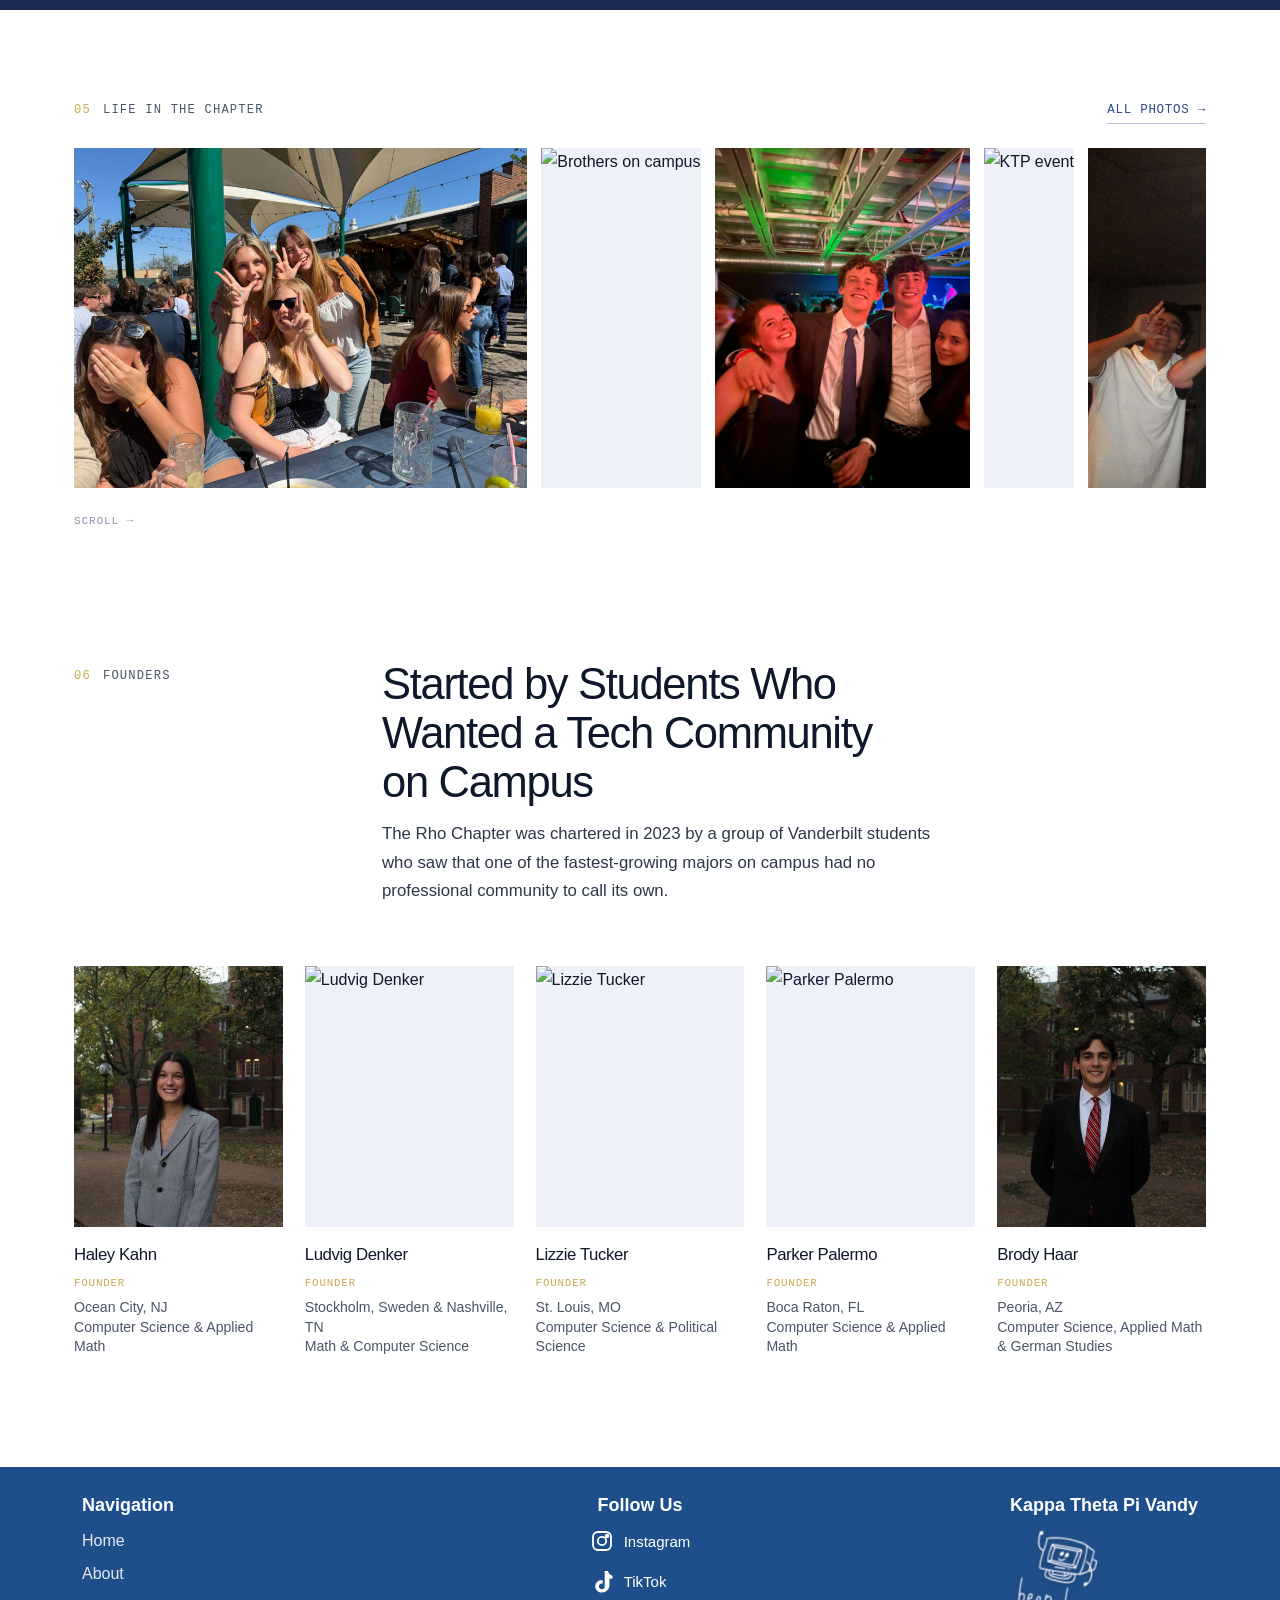
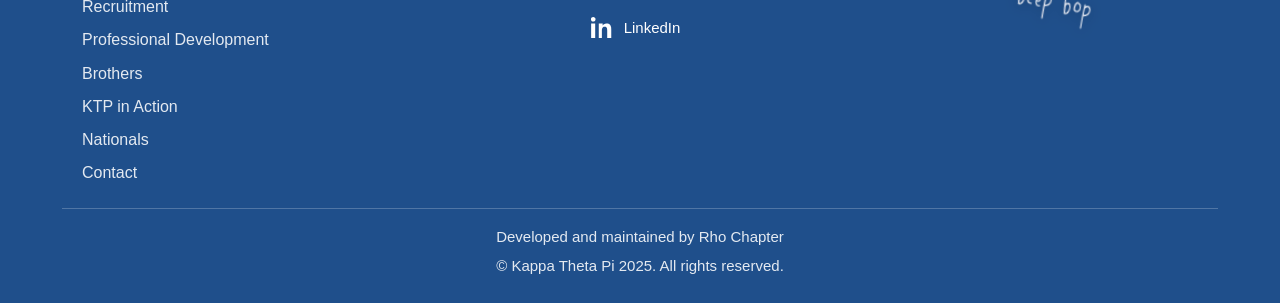
==== commit 59613955: "Performance refactor: local base.css replaces runtime-injected Bootstrap, dead scripts removed, phot" ====
--- a/about.html
+++ b/about.html
@@ -2,9 +2,12 @@
 <html lang="en">
 <head>
 <meta charset="UTF-8">
-<meta http-equiv="Content-Security-Policy" content="default-src 'self'; script-src 'self' 'unsafe-inline' https://cdn.jsdelivr.net https://cdnjs.cloudflare.com; style-src 'self' 'unsafe-inline' https://fonts.googleapis.com https://cdn.jsdelivr.net https://cdnjs.cloudflare.com; font-src 'self' data: https://fonts.gstatic.com https://cdnjs.cloudflare.com; img-src 'self' data: https://tile.openstreetmap.org https://cdnjs.cloudflare.com; connect-src 'self' https://fonts.googleapis.com https://fonts.gstatic.com; object-src 'none'; base-uri 'self'; form-action 'self'">
+<meta http-equiv="Content-Security-Policy" content="default-src 'self'; script-src 'self' 'unsafe-inline' https://cdnjs.cloudflare.com; style-src 'self' 'unsafe-inline' https://fonts.googleapis.com https://cdnjs.cloudflare.com; font-src 'self' data: https://fonts.gstatic.com; img-src 'self' data: https://tile.openstreetmap.org https://cdnjs.cloudflare.com; connect-src 'self' https://fonts.googleapis.com https://fonts.gstatic.com; object-src 'none'; base-uri 'self'; form-action 'self'">
 <meta name="viewport" content="width=device-width, initial-scale=1.0">
 <title>About | Kappa Theta Pi Vanderbilt</title>
+  <link rel="preconnect" href="https://fonts.googleapis.com">
+  <link rel="preconnect" href="https://fonts.gstatic.com" crossorigin>
+  <link rel="stylesheet" href="https://fonts.googleapis.com/css2?family=Space+Grotesk:wght@500;600;700&family=Archivo:wdth,wght@125,700&family=Instrument+Sans:wght@400;500;600&family=Inter:wght@400;500;600;700&family=Space+Mono:wght@400;700&display=swap">
 
 <!-- Default favicon (root, ICO format for widest support) -->
 <link rel="icon" href="/faviconktp.ico" sizes="any">
@@ -49,12 +52,9 @@
 }
 </script>
 
-<!-- Cache Manager for instant loading -->
-<script src="js/cache-manager.js"></script>
-
-<link rel="stylesheet" href="https://fonts.googleapis.com/css2?family=Space+Grotesk:wght@500;600;700&family=Instrument+Sans:wght@400;500;600&family=Inter:wght@400;500;600;700&family=Space+Mono:wght@400;700&display=swap">
+
 <!-- Header Styles - preload to prevent header shift -->
-<link rel="stylesheet" type="text/css" href="css/header-styles/header.css">
+<link id="header-css-link" rel="stylesheet" href="css/header-styles/header.css">
 <link rel="stylesheet" href="css/editorial.css">
 
 <!-- Footer Styles -->
@@ -346,6 +346,7 @@
 <link rel="canonical" href="https://ktpvandy.org/about">
 <meta name="keywords" content="Kappa Theta Pi Vanderbilt, Vanderbilt computer science, Vanderbilt School of Engineering, Vanderbilt School of Engineering reviews, Vanderbilt technology, Vanderbilt Wond'ry, the Wond'ry, Vanderbilt engineering majors, Vanderbilt mechanical engineering, Vanderbilt aerospace engineering, Vanderbilt electrical engineering">
 
+  <link rel="stylesheet" href="css/base.css">
 </head>
 
 
--- a/css/base.css
+++ b/css/base.css
@@ -0,0 +1,31 @@
+/* base.css — the slice of Bootstrap 5.3.2 this site actually uses, served locally instead of injecting the
+   full 230KB framework from a CDN at runtime. Contents: CSS variables + Reboot (so every page keeps the
+   same defaults it had), .container, .row/.col/.row-cols-*, .g-4, .img-fluid, .card. Load it LAST in <head>
+   (after the page <style>) to keep the original cascade order. MIT © The Bootstrap Authors. */
+@charset "UTF-8";/*!
+ * Bootstrap  v5.3.2 (https://getbootstrap.com/)
+ * Copyright 2011-2023 The Bootstrap Authors
+ * Licensed under MIT (https://github.com/twbs/bootstrap/blob/main/LICENSE)
+ */:root,[data-bs-theme=light]{--bs-blue:#0d6efd;--bs-indigo:#6610f2;--bs-purple:#6f42c1;--bs-pink:#d63384;--bs-red:#dc3545;--bs-orange:#fd7e14;--bs-yellow:#ffc107;--bs-green:#198754;--bs-teal:#20c997;--bs-cyan:#0dcaf0;--bs-black:#000;--bs-white:#fff;--bs-gray:#6c757d;--bs-gray-dark:#343a40;--bs-gray-100:#f8f9fa;--bs-gray-200:#e9ecef;--bs-gray-300:#dee2e6;--bs-gray-400:#ced4da;--bs-gray-500:#adb5bd;--bs-gray-600:#6c757d;--bs-gray-700:#495057;--bs-gray-800:#343a40;--bs-gray-900:#212529;--bs-primary:#0d6efd;--bs-secondary:#6c757d;--bs-success:#198754;--bs-info:#0dcaf0;--bs-warning:#ffc107;--bs-danger:#dc3545;--bs-light:#f8f9fa;--bs-dark:#212529;--bs-primary-rgb:13,110,253;--bs-secondary-rgb:108,117,125;--bs-success-rgb:25,135,84;--bs-info-rgb:13,202,240;--bs-warning-rgb:255,193,7;--bs-danger-rgb:220,53,69;--bs-light-rgb:248,249,250;--bs-dark-rgb:33,37,41;--bs-primary-text-emphasis:#052c65;--bs-secondary-text-emphasis:#2b2f32;--bs-success-text-emphasis:#0a3622;--bs-info-text-emphasis:#055160;--bs-warning-text-emphasis:#664d03;--bs-danger-text-emphasis:#58151c;--bs-light-text-emphasis:#495057;--bs-dark-text-emphasis:#495057;--bs-primary-bg-subtle:#cfe2ff;--bs-secondary-bg-subtle:#e2e3e5;--bs-success-bg-subtle:#d1e7dd;--bs-info-bg-subtle:#cff4fc;--bs-warning-bg-subtle:#fff3cd;--bs-danger-bg-subtle:#f8d7da;--bs-light-bg-subtle:#fcfcfd;--bs-dark-bg-subtle:#ced4da;--bs-primary-border-subtle:#9ec5fe;--bs-secondary-border-subtle:#c4c8cb;--bs-success-border-subtle:#a3cfbb;--bs-info-border-subtle:#9eeaf9;--bs-warning-border-subtle:#ffe69c;--bs-danger-border-subtle:#f1aeb5;--bs-light-border-subtle:#e9ecef;--bs-dark-border-subtle:#adb5bd;--bs-white-rgb:255,255,255;--bs-black-rgb:0,0,0;--bs-font-sans-serif:system-ui,-apple-system,"Segoe UI",Roboto,"Helvetica Neue","Noto Sans","Liberation Sans",Arial,sans-serif,"Apple Color Emoji","Segoe UI Emoji","Segoe UI Symbol","Noto Color Emoji";--bs-font-monospace:SFMono-Regular,Menlo,Monaco,Consolas,"Liberation Mono","Courier New",monospace;--bs-gradient:linear-gradient(180deg, rgba(255, 255, 255, 0.15), rgba(255, 255, 255, 0));--bs-body-font-family:var(--bs-font-sans-serif);--bs-body-font-size:1rem;--bs-body-font-weight:400;--bs-body-line-height:1.5;--bs-body-color:#212529;--bs-body-color-rgb:33,37,41;--bs-body-bg:#fff;--bs-body-bg-rgb:255,255,255;--bs-emphasis-color:#000;--bs-emphasis-color-rgb:0,0,0;--bs-secondary-color:rgba(33, 37, 41, 0.75);--bs-secondary-color-rgb:33,37,41;--bs-secondary-bg:#e9ecef;--bs-secondary-bg-rgb:233,236,239;--bs-tertiary-color:rgba(33, 37, 41, 0.5);--bs-tertiary-color-rgb:33,37,41;--bs-tertiary-bg:#f8f9fa;--bs-tertiary-bg-rgb:248,249,250;--bs-heading-color:inherit;--bs-link-color:#0d6efd;--bs-link-color-rgb:13,110,253;--bs-link-decoration:underline;--bs-link-hover-color:#0a58ca;--bs-link-hover-color-rgb:10,88,202;--bs-code-color:#d63384;--bs-highlight-color:#212529;--bs-highlight-bg:#fff3cd;--bs-border-width:1px;--bs-border-style:solid;--bs-border-color:#dee2e6;--bs-border-color-translucent:rgba(0, 0, 0, 0.175);--bs-border-radius:0.375rem;--bs-border-radius-sm:0.25rem;--bs-border-radius-lg:0.5rem;--bs-border-radius-xl:1rem;--bs-border-radius-xxl:2rem;--bs-border-radius-2xl:var(--bs-border-radius-xxl);--bs-border-radius-pill:50rem;--bs-box-shadow:0 0.5rem 1rem rgba(0, 0, 0, 0.15);--bs-box-shadow-sm:0 0.125rem 0.25rem rgba(0, 0, 0, 0.075);--bs-box-shadow-lg:0 1rem 3rem rgba(0, 0, 0, 0.175);--bs-box-shadow-inset:inset 0 1px 2px rgba(0, 0, 0, 0.075);--bs-focus-ring-width:0.25rem;--bs-focus-ring-opacity:0.25;--bs-focus-ring-color:rgba(13, 110, 253, 0.25);--bs-form-valid-color:#198754;--bs-form-valid-border-color:#198754;--bs-form-invalid-color:#dc3545;--bs-form-invalid-border-color:#dc3545}[data-bs-theme=dark]{color-scheme:dark;--bs-body-color:#dee2e6;--bs-body-color-rgb:222,226,230;--bs-body-bg:#212529;--bs-body-bg-rgb:33,37,41;--bs-emphasis-color:#fff;--bs-emphasis-color-rgb:255,255,255;--bs-secondary-color:rgba(222, 226, 230, 0.75);--bs-secondary-color-rgb:222,226,230;--bs-secondary-bg:#343a40;--bs-secondary-bg-rgb:52,58,64;--bs-tertiary-color:rgba(222, 226, 230, 0.5);--bs-tertiary-color-rgb:222,226,230;--bs-tertiary-bg:#2b3035;--bs-tertiary-bg-rgb:43,48,53;--bs-primary-text-emphasis:#6ea8fe;--bs-secondary-text-emphasis:#a7acb1;--bs-success-text-emphasis:#75b798;--bs-info-text-emphasis:#6edff6;--bs-warning-text-emphasis:#ffda6a;--bs-danger-text-emphasis:#ea868f;--bs-light-text-emphasis:#f8f9fa;--bs-dark-text-emphasis:#dee2e6;--bs-primary-bg-subtle:#031633;--bs-secondary-bg-subtle:#161719;--bs-success-bg-subtle:#051b11;--bs-info-bg-subtle:#032830;--bs-warning-bg-subtle:#332701;--bs-danger-bg-subtle:#2c0b0e;--bs-light-bg-subtle:#343a40;--bs-dark-bg-subtle:#1a1d20;--bs-primary-border-subtle:#084298;--bs-secondary-border-subtle:#41464b;--bs-success-border-subtle:#0f5132;--bs-info-border-subtle:#087990;--bs-warning-border-subtle:#997404;--bs-danger-border-subtle:#842029;--bs-light-border-subtle:#495057;--bs-dark-border-subtle:#343a40;--bs-heading-color:inherit;--bs-link-color:#6ea8fe;--bs-link-hover-color:#8bb9fe;--bs-link-color-rgb:110,168,254;--bs-link-hover-color-rgb:139,185,254;--bs-code-color:#e685b5;--bs-highlight-color:#dee2e6;--bs-highlight-bg:#664d03;--bs-border-color:#495057;--bs-border-color-translucent:rgba(255, 255, 255, 0.15);--bs-form-valid-color:#75b798;--bs-form-valid-border-color:#75b798;--bs-form-invalid-color:#ea868f;--bs-form-invalid-border-color:#ea868f}*,::after,::before{box-sizing:border-box}@media (prefers-reduced-motion:no-preference){:root{scroll-behavior:smooth}}body{margin:0;font-family:var(--bs-body-font-family);font-size:var(--bs-body-font-size);font-weight:var(--bs-body-font-weight);line-height:var(--bs-body-line-height);color:var(--bs-body-color);text-align:var(--bs-body-text-align);background-color:var(--bs-body-bg);-webkit-text-size-adjust:100%;-webkit-tap-highlight-color:transparent}hr{margin:1rem 0;color:inherit;border:0;border-top:var(--bs-border-width) solid;opacity:.25}.h1,.h2,.h3,.h4,.h5,.h6,h1,h2,h3,h4,h5,h6{margin-top:0;margin-bottom:.5rem;font-weight:500;line-height:1.2;color:var(--bs-heading-color)}.h1,h1{font-size:calc(1.375rem + 1.5vw)}@media (min-width:1200px){.h1,h1{font-size:2.5rem}}.h2,h2{font-size:calc(1.325rem + .9vw)}@media (min-width:1200px){.h2,h2{font-size:2rem}}.h3,h3{font-size:calc(1.3rem + .6vw)}@media (min-width:1200px){.h3,h3{font-size:1.75rem}}.h4,h4{font-size:calc(1.275rem + .3vw)}@media (min-width:1200px){.h4,h4{font-size:1.5rem}}.h5,h5{font-size:1.25rem}.h6,h6{font-size:1rem}p{margin-top:0;margin-bottom:1rem}abbr[title]{-webkit-text-decoration:underline dotted;text-decoration:underline dotted;cursor:help;-webkit-text-decoration-skip-ink:none;text-decoration-skip-ink:none}address{margin-bottom:1rem;font-style:normal;line-height:inherit}ol,ul{padding-left:2rem}dl,ol,ul{margin-top:0;margin-bottom:1rem}ol ol,ol ul,ul ol,ul ul{margin-bottom:0}dt{font-weight:700}dd{margin-bottom:.5rem;margin-left:0}blockquote{margin:0 0 1rem}b,strong{font-weight:bolder}.small,small{font-size:.875em}.mark,mark{padding:.1875em;color:var(--bs-highlight-color);background-color:var(--bs-highlight-bg)}sub,sup{position:relative;font-size:.75em;line-height:0;vertical-align:baseline}sub{bottom:-.25em}sup{top:-.5em}a{color:rgba(var(--bs-link-color-rgb),var(--bs-link-opacity,1));text-decoration:underline}a:hover{--bs-link-color-rgb:var(--bs-link-hover-color-rgb)}a:not([href]):not([class]),a:not([href]):not([class]):hover{color:inherit;text-decoration:none}code,kbd,pre,samp{font-family:var(--bs-font-monospace);font-size:1em}pre{display:block;margin-top:0;margin-bottom:1rem;overflow:auto;font-size:.875em}pre code{font-size:inherit;color:inherit;word-break:normal}code{font-size:.875em;color:var(--bs-code-color);word-wrap:break-word}a>code{color:inherit}kbd{padding:.1875rem .375rem;font-size:.875em;color:var(--bs-body-bg);background-color:var(--bs-body-color);border-radius:.25rem}kbd kbd{padding:0;font-size:1em}figure{margin:0 0 1rem}img,svg{vertical-align:middle}table{caption-side:bottom;border-collapse:collapse}caption{padding-top:.5rem;padding-bottom:.5rem;color:var(--bs-secondary-color);text-align:left}th{text-align:inherit;text-align:-webkit-match-parent}tbody,td,tfoot,th,thead,tr{border-color:inherit;border-style:solid;border-width:0}label{display:inline-block}button{border-radius:0}button:focus:not(:focus-visible){outline:0}button,input,optgroup,select,textarea{margin:0;font-family:inherit;font-size:inherit;line-height:inherit}button,select{text-transform:none}[role=button]{cursor:pointer}select{word-wrap:normal}select:disabled{opacity:1}[list]:not([type=date]):not([type=datetime-local]):not([type=month]):not([type=week]):not([type=time])::-webkit-calendar-picker-indicator{display:none!important}[type=button],[type=reset],[type=submit],button{-webkit-appearance:button}[type=button]:not(:disabled),[type=reset]:not(:disabled),[type=submit]:not(:disabled),button:not(:disabled){cursor:pointer}::-moz-focus-inner{padding:0;border-style:none}textarea{resize:vertical}fieldset{min-width:0;padding:0;margin:0;border:0}legend{float:left;width:100%;padding:0;margin-bottom:.5rem;font-size:calc(1.275rem + .3vw);line-height:inherit}@media (min-width:1200px){legend{font-size:1.5rem}}legend+*{clear:left}::-webkit-datetime-edit-day-field,::-webkit-datetime-edit-fields-wrapper,::-webkit-datetime-edit-hour-field,::-webkit-datetime-edit-minute,::-webkit-datetime-edit-month-field,::-webkit-datetime-edit-text,::-webkit-datetime-edit-year-field{padding:0}::-webkit-inner-spin-button{height:auto}[type=search]{-webkit-appearance:textfield;outline-offset:-2px}::-webkit-search-decoration{-webkit-appearance:none}::-webkit-color-swatch-wrapper{padding:0}::-webkit-file-upload-button{font:inherit;-webkit-appearance:button}::file-selector-button{font:inherit;-webkit-appearance:button}output{display:inline-block}iframe{border:0}summary{display:list-item;cursor:pointer}progress{vertical-align:baseline}[hidden]{display:none!important}
+.container,.container-fluid,.container-lg,.container-md,.container-sm,.container-xl,.container-xxl{--bs-gutter-x:1.5rem;--bs-gutter-y:0;width:100%;padding-right:calc(var(--bs-gutter-x) * .5);padding-left:calc(var(--bs-gutter-x) * .5);margin-right:auto;margin-left:auto}@media (min-width:576px){.container,.container-sm{max-width:540px}}@media (min-width:768px){.container,.container-md,.container-sm{max-width:720px}}@media (min-width:992px){.container,.container-lg,.container-md,.container-sm{max-width:960px}}@media (min-width:1200px){.container,.container-lg,.container-md,.container-sm,.container-xl{max-width:1140px}}@media (min-width:1400px){.container,.container-lg,.container-md,.container-sm,.container-xl,.container-xxl{max-width:1320px}}:root{--bs-breakpoint-xs:0;--bs-breakpoint-sm:576px;--bs-breakpoint-md:768px;--bs-breakpoint-lg:992px;--bs-breakpoint-xl:1200px;--bs-breakpoint-xxl:1400px}
+.row{--bs-gutter-x:1.5rem;--bs-gutter-y:0;display:flex;flex-wrap:wrap;margin-top:calc(-1 * var(--bs-gutter-y));margin-right:calc(-.5 * var(--bs-gutter-x));margin-left:calc(-.5 * var(--bs-gutter-x))}.row>*{flex-shrink:0;width:100%;max-width:100%;padding-right:calc(var(--bs-gutter-x) * .5);padding-left:calc(var(--bs-gutter-x) * .5);margin-top:var(--bs-gutter-y)}
+.col{flex:1 0 0%}
+.row-cols-2>*{flex:0 0 auto;width:50%}
+@media (min-width:992px){.row-cols-lg-3>*{flex:0 0 auto;width:33.3333333333%}}
+@media (min-width:1200px){.row-cols-xl-4>*{flex:0 0 auto;width:25%}}
+.g-4,.gx-4{--bs-gutter-x:1.5rem}.g-4,.gy-4{--bs-gutter-y:1.5rem}
+.img-fluid{max-width:100%;height:auto}
+.card{--bs-card-spacer-y:1rem;--bs-card-spacer-x:1rem;--bs-card-title-spacer-y:0.5rem;--bs-card-title-color: ;--bs-card-subtitle-color: ;--bs-card-border-width:var(--bs-border-width);--bs-card-border-color:var(--bs-border-color-translucent);--bs-card-border-radius:var(--bs-border-radius);--bs-card-box-shadow: ;--bs-card-inner-border-radius:calc(var(--bs-border-radius) - (var(--bs-border-width)));--bs-card-cap-padding-y:0.5rem;--bs-card-cap-padding-x:1rem;--bs-card-cap-bg:rgba(var(--bs-body-color-rgb), 0.03);--bs-card-cap-color: ;--bs-card-height: ;--bs-card-color: ;--bs-card-bg:var(--bs-body-bg);--bs-card-img-overlay-padding:1rem;--bs-card-group-margin:0.75rem;position:relative;display:flex;flex-direction:column;min-width:0;height:var(--bs-card-height);color:var(--bs-body-color);word-wrap:break-word;background-color:var(--bs-card-bg);background-clip:border-box;border:var(--bs-card-border-width) solid var(--bs-card-border-color);border-radius:var(--bs-card-border-radius)}.card>hr{margin-right:0;margin-left:0}.card>.list-group{border-top:inherit;border-bottom:inherit}.card>.list-group:first-child{border-top-width:0;border-top-left-radius:var(--bs-card-inner-border-radius);border-top-right-radius:var(--bs-card-inner-border-radius)}.card>.list-group:last-child{border-bottom-width:0;border-bottom-right-radius:var(--bs-card-inner-border-radius);border-bottom-left-radius:var(--bs-card-inner-border-radius)}.card>.card-header+.list-group,.card>.list-group+.card-footer{border-top:0}
+/* Recruitment FAQ uses Bootstrap accordion class names (.accordion-item/.accordion-header); keep their rules. */
+.accordion{--bs-accordion-color:var(--bs-body-color);--bs-accordion-bg:var(--bs-body-bg);--bs-accordion-transition:color 0.15s ease-in-out,background-color 0.15s ease-in-out,border-color 0.15s ease-in-out,box-shadow 0.15s ease-in-out,border-radius 0.15s ease;--bs-accordion-border-color:var(--bs-border-color);--bs-accordion-border-width:var(--bs-border-width);--bs-accordion-border-radius:var(--bs-border-radius);--bs-accordion-inner-border-radius:calc(var(--bs-border-radius) - (var(--bs-border-width)));--bs-accordion-btn-padding-x:1.25rem;--bs-accordion-btn-padding-y:1rem;--bs-accordion-btn-color:var(--bs-body-color);--bs-accordion-btn-bg:var(--bs-accordion-bg);--bs-accordion-btn-icon:url("data:image/svg+xml,%3csvg xmlns='http://www.w3.org/2000/svg' viewBox='0 0 16 16' fill='%23212529'%3e%3cpath fill-rule='evenodd' d='M1.646 4.646a.5.5 0 0 1 .708 0L8 10.293l5.646-5.647a.5.5 0 0 1 .708.708l-6 6a.5.5 0 0 1-.708 0l-6-6a.5.5 0 0 1 0-.708z'/%3e%3c/svg%3e");--bs-accordion-btn-icon-width:1.25rem;--bs-accordion-btn-icon-transform:rotate(-180deg);--bs-accordion-btn-icon-transition:transform 0.2s ease-in-out;--bs-accordion-btn-active-icon:url("data:image/svg+xml,%3csvg xmlns='http://www.w3.org/2000/svg' viewBox='0 0 16 16' fill='%23052c65'%3e%3cpath fill-rule='evenodd' d='M1.646 4.646a.5.5 0 0 1 .708 0L8 10.293l5.646-5.647a.5.5 0 0 1 .708.708l-6 6a.5.5 0 0 1-.708 0l-6-6a.5.5 0 0 1 0-.708z'/%3e%3c/svg%3e");--bs-accordion-btn-focus-border-color:#86b7fe;--bs-accordion-btn-focus-box-shadow:0 0 0 0.25rem rgba(13, 110, 253, 0.25);--bs-accordion-body-padding-x:1.25rem;--bs-accordion-body-padding-y:1rem;--bs-accordion-active-color:var(--bs-primary-text-emphasis);--bs-accordion-active-bg:var(--bs-primary-bg-subtle)}
+.accordion-header{margin-bottom:0}
+.accordion-item{color:var(--bs-accordion-color);background-color:var(--bs-accordion-bg);border:var(--bs-accordion-border-width) solid var(--bs-accordion-border-color)}
+.accordion-item:first-of-type{border-top-left-radius:var(--bs-accordion-border-radius);border-top-right-radius:var(--bs-accordion-border-radius)}
+.accordion-item:not(:first-of-type){border-top:0}
+.accordion-item:last-of-type{border-bottom-right-radius:var(--bs-accordion-border-radius);border-bottom-left-radius:var(--bs-accordion-border-radius)}
+.accordion-item:last-of-type .accordion-collapse{border-bottom-right-radius:var(--bs-accordion-border-radius);border-bottom-left-radius:var(--bs-accordion-border-radius)}
+.accordion-body{padding:var(--bs-accordion-body-padding-y) var(--bs-accordion-body-padding-x)}
+.accordion-flush .accordion-collapse{border-width:0}
+.accordion-flush .accordion-item{border-right:0;border-left:0;border-radius:0}
+.accordion-flush .accordion-item:first-child{border-top:0}
+.accordion-flush .accordion-item:last-child{border-bottom:0}
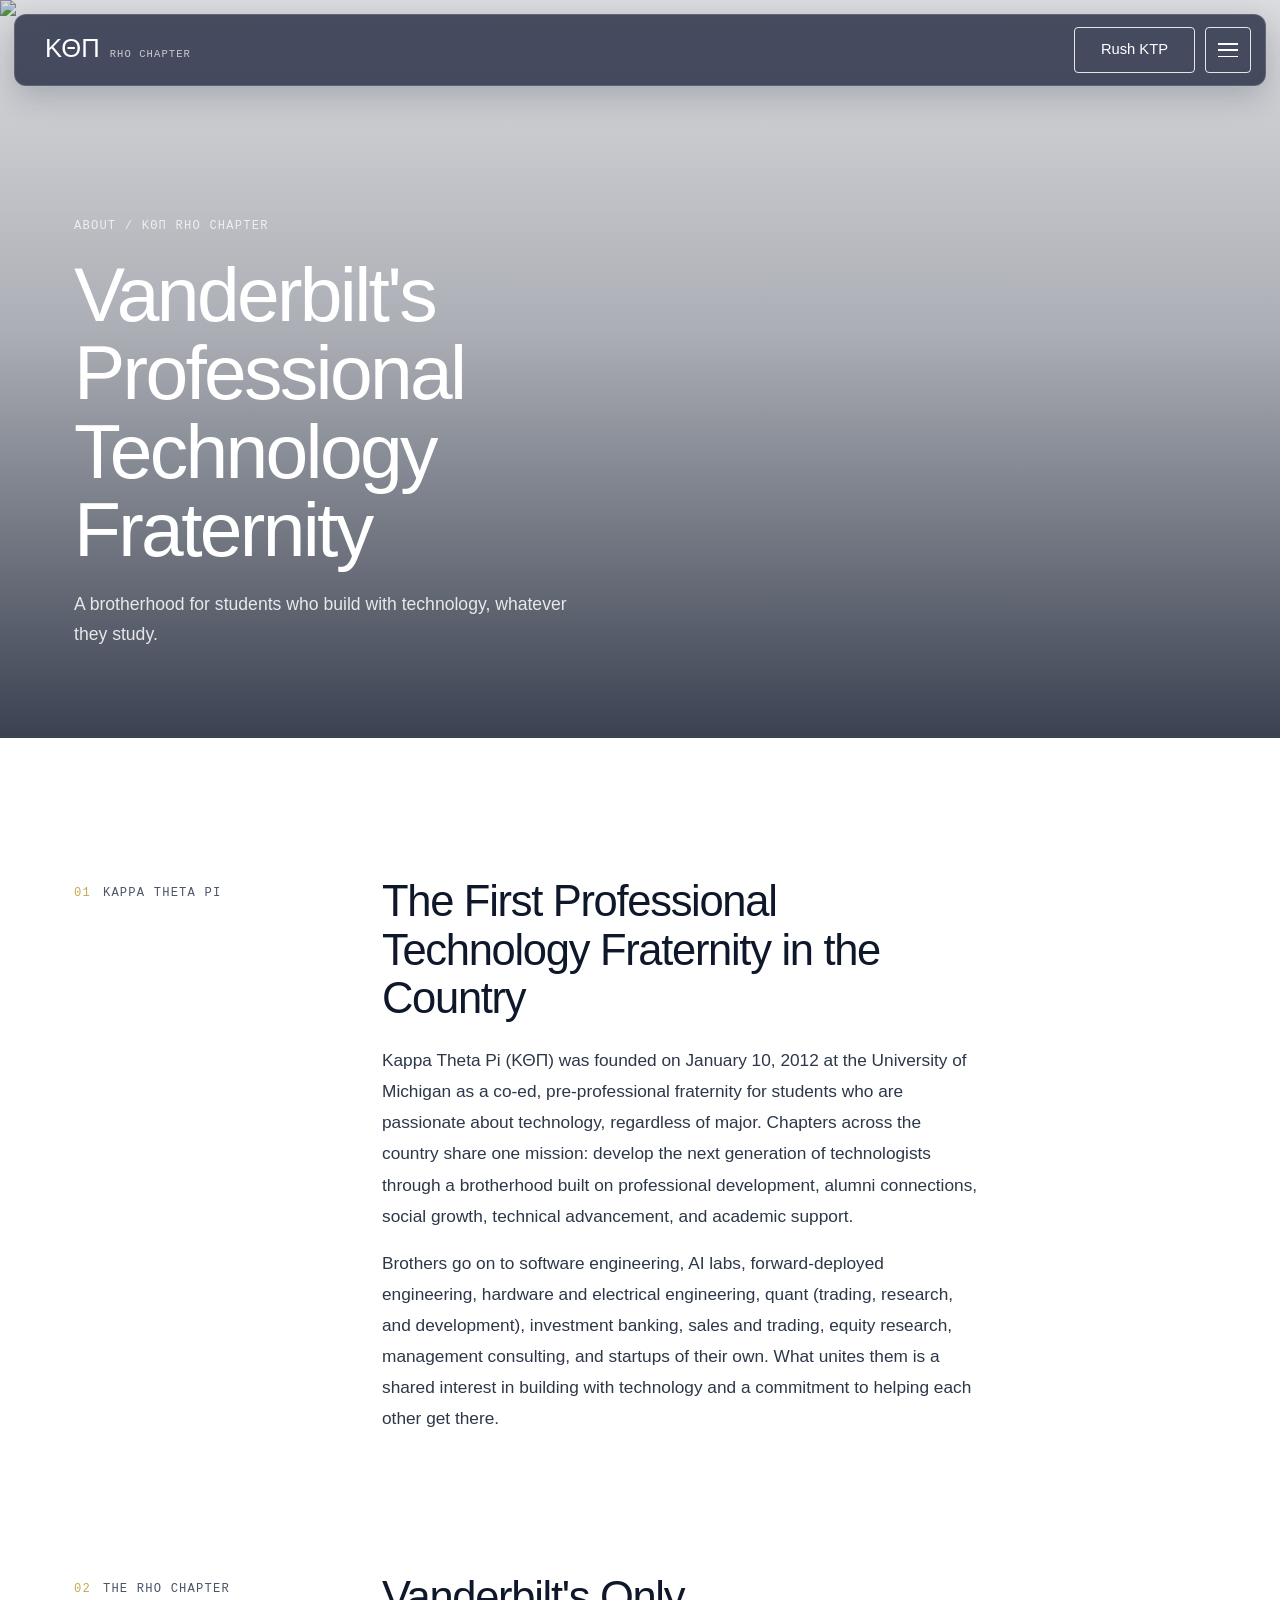
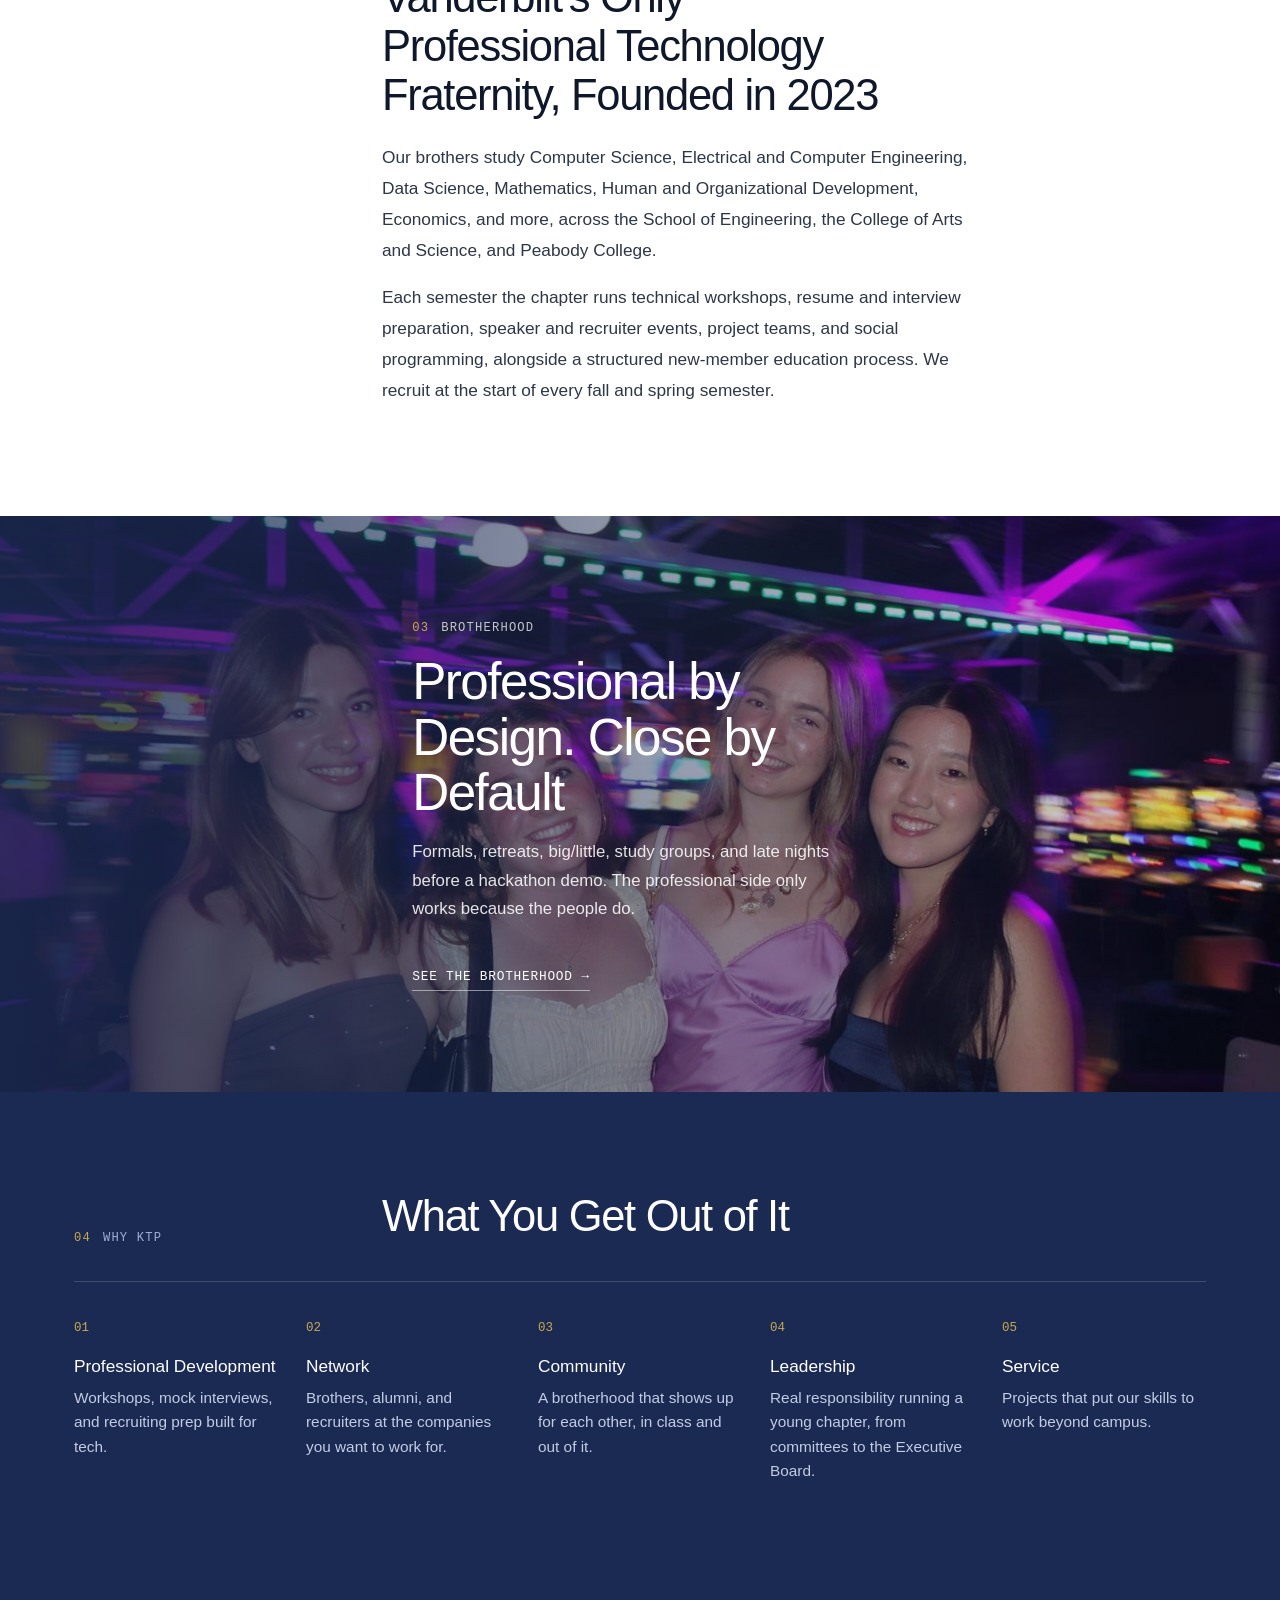
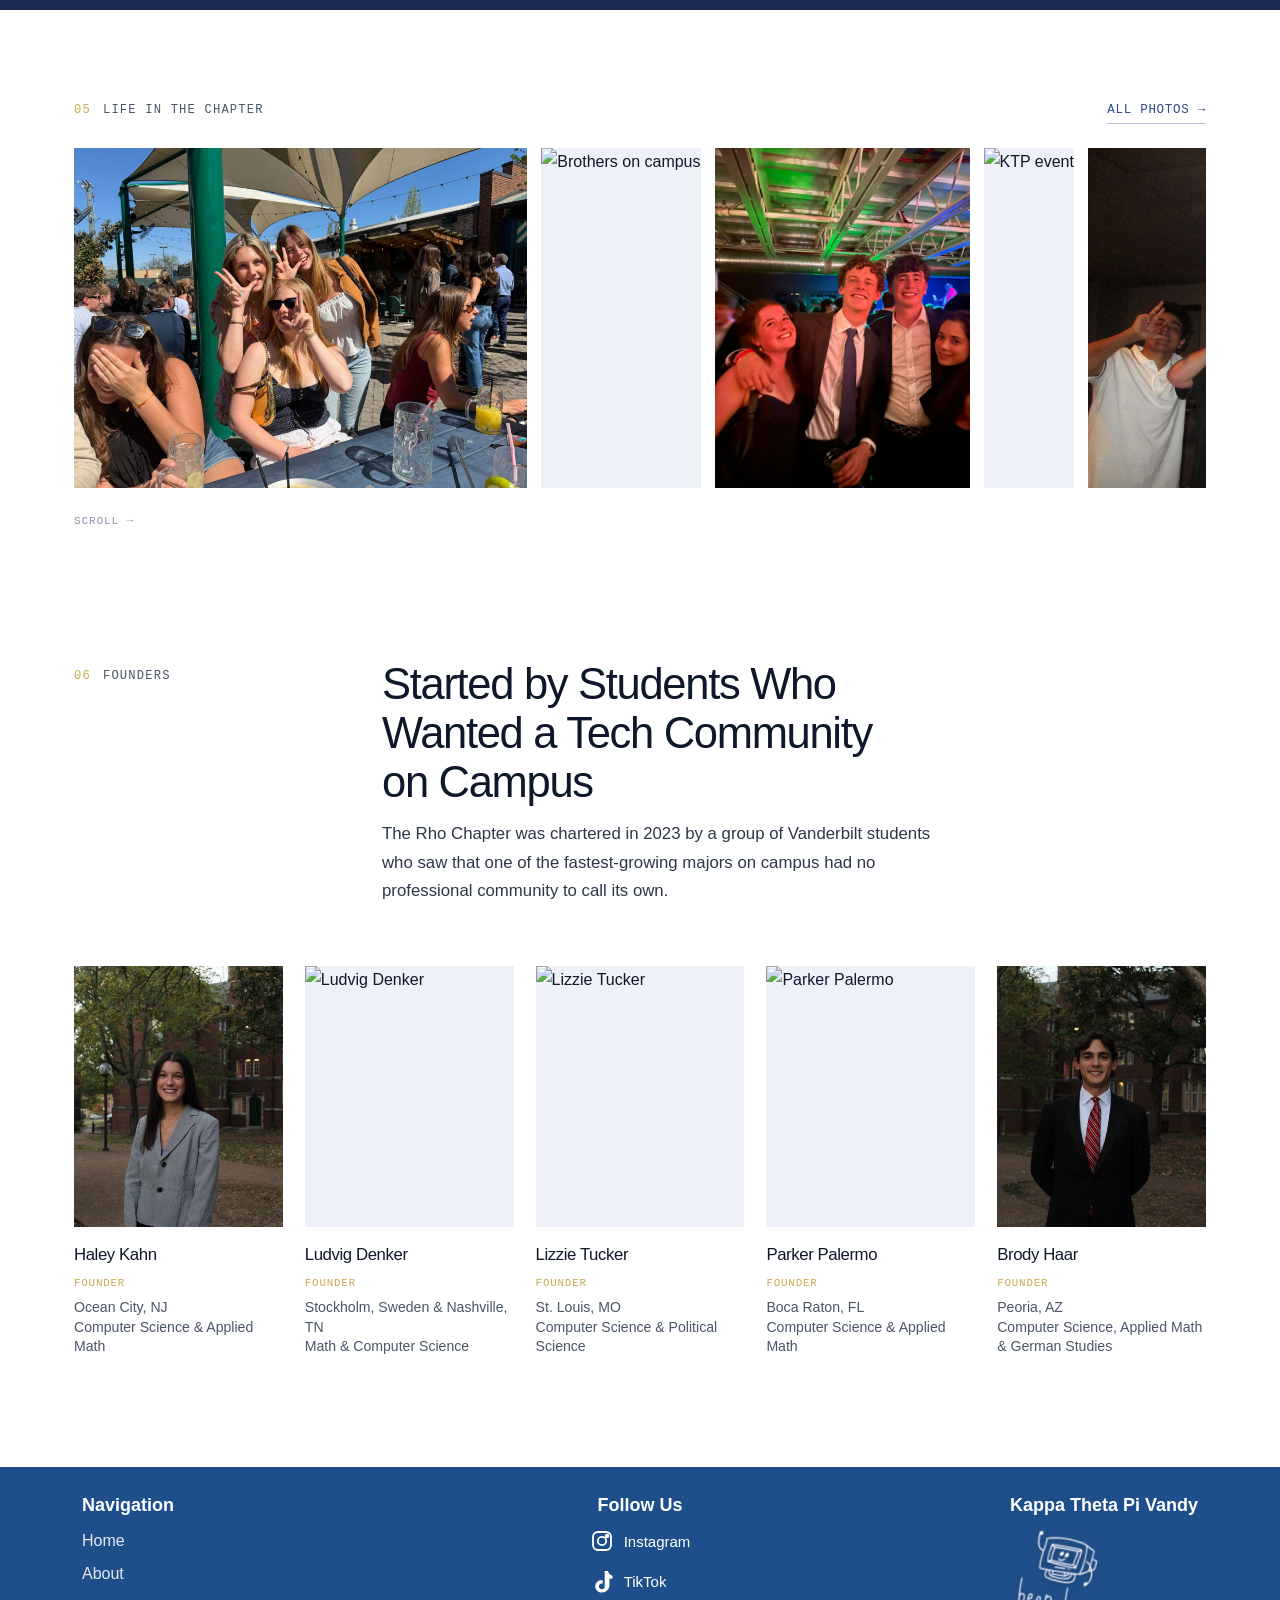
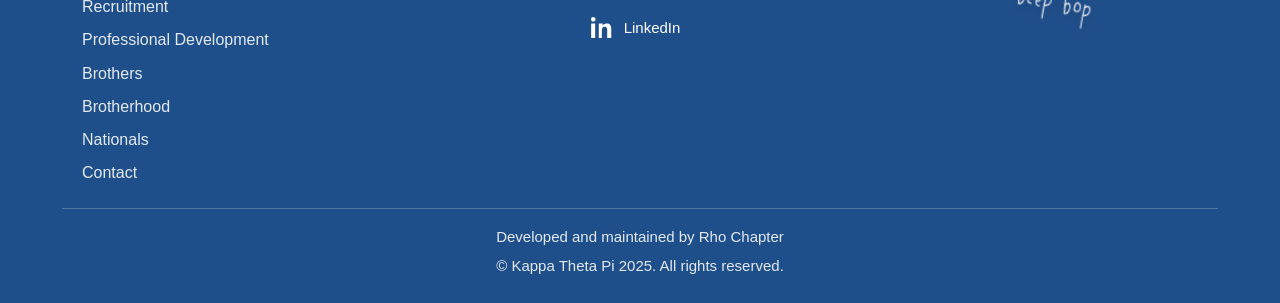
==== commit b9076a8b: "Brotherhood: KTP in Action renamed to Brotherhood (old URL redirects), fifteen new photos at the top" ====
--- a/about.html
+++ b/about.html
@@ -105,6 +105,8 @@
       overflow: hidden;
       isolation: isolate;
   }
+  .about-hero img { opacity: 0; transition: opacity 1.2s ease; }
+  .about-hero img.is-active { opacity: 1; }
   .about-hero img {
       position: absolute;
       inset: 0;
@@ -355,7 +357,9 @@
 <main>
   <!-- HERO -->
   <section class="about-hero">
-      <img src="images-compressed/home3.jpeg" alt="KTP brothers on campus" fetchpriority="high">
+      <img class="about-slide is-active" src="images-compressed/home3.jpeg" alt="KTP brothers on campus" fetchpriority="high">
+      <img class="about-slide" data-src="images/campus/cumberland-sunset.jpg" alt="The Cumberland River at sunset" style="object-position: center 55%;">
+      <img class="about-slide" data-src="images/campus/campus-aerial.jpg" alt="Vanderbilt campus and the Nashville skyline from above" style="object-position: center 60%;">
       <div class="wrap">
           <span class="mono">About / ΚΘΠ Rho Chapter</span>
           <h1>Vanderbilt's Professional Technology Fraternity</h1>
@@ -398,7 +402,7 @@
           <span class="mono"><b>03</b>Brotherhood</span>
           <h2>Professional by Design. Close by Default</h2>
           <p>Formals, retreats, big/little, study groups, and late nights before a hackathon demo. The professional side only works because the people do.</p>
-          <a class="more" href="/ktp-in-action">See KTP in action <span aria-hidden="true">&rarr;</span></a>
+          <a class="more" href="/brotherhood">See the brotherhood <span aria-hidden="true">&rarr;</span></a>
       </div>
   </section>
 
@@ -424,7 +428,7 @@
       <div class="wrap">
           <div class="strip-head">
               <div class="mono"><b>05</b>Life in the chapter</div>
-              <a href="/ktp-in-action">All photos <span aria-hidden="true">&rarr;</span></a>
+              <a href="/brotherhood">All photos <span aria-hidden="true">&rarr;</span></a>
           </div>
       </div>
       <div class="wrap">
@@ -495,5 +499,24 @@
     
 <!-- Footer Component -->
 <script src="js/footer.js"></script>
-  </body>
+    <script>
+    // About hero: crossfade through the slides every 7s, paused when the tab is hidden
+    (function () {
+      var slides = Array.prototype.slice.call(document.querySelectorAll(".about-hero .about-slide"));
+      if (slides.length < 2) return;
+      var i = 0;
+      var load = function (img) { if (img.dataset.src) { img.src = img.dataset.src; delete img.dataset.src; } };
+      load(slides[1]);
+      setInterval(function () {
+        if (document.hidden) return;
+        var n = (i + 1) % slides.length;
+        if (!slides[n].complete || !slides[n].naturalWidth) { load(slides[n]); return; }
+        slides[i].classList.remove("is-active");
+        i = n;
+        slides[i].classList.add("is-active");
+        load(slides[(i + 1) % slides.length]);
+      }, 7000);
+    })();
+  </script>
+</body>
 </html>
--- a/css/editorial.css
+++ b/css/editorial.css
@@ -20,6 +20,8 @@
 
 /* Base type. html+body outranks the Bootstrap body rule that header.js injects later. */
 html body { font-family: var(--ed-sans); font-weight: 400; -webkit-font-smoothing: antialiased; }
+/* Anchor jumps (menu sub-links, #section URLs) stop below the floating site bar instead of under it. */
+html { scroll-padding-top: 96px; }
 /* Three voices: display for headlines, Inter for reading, mono for labels. */
 h1, h2, .ed-h1, .ed-h2, .case-title, .cases-title, .res-title, .home-pointers h3, .founder-name, .nat-stat-num {
   font-family: var(--ed-display); font-weight: 500; letter-spacing: -0.025em;
